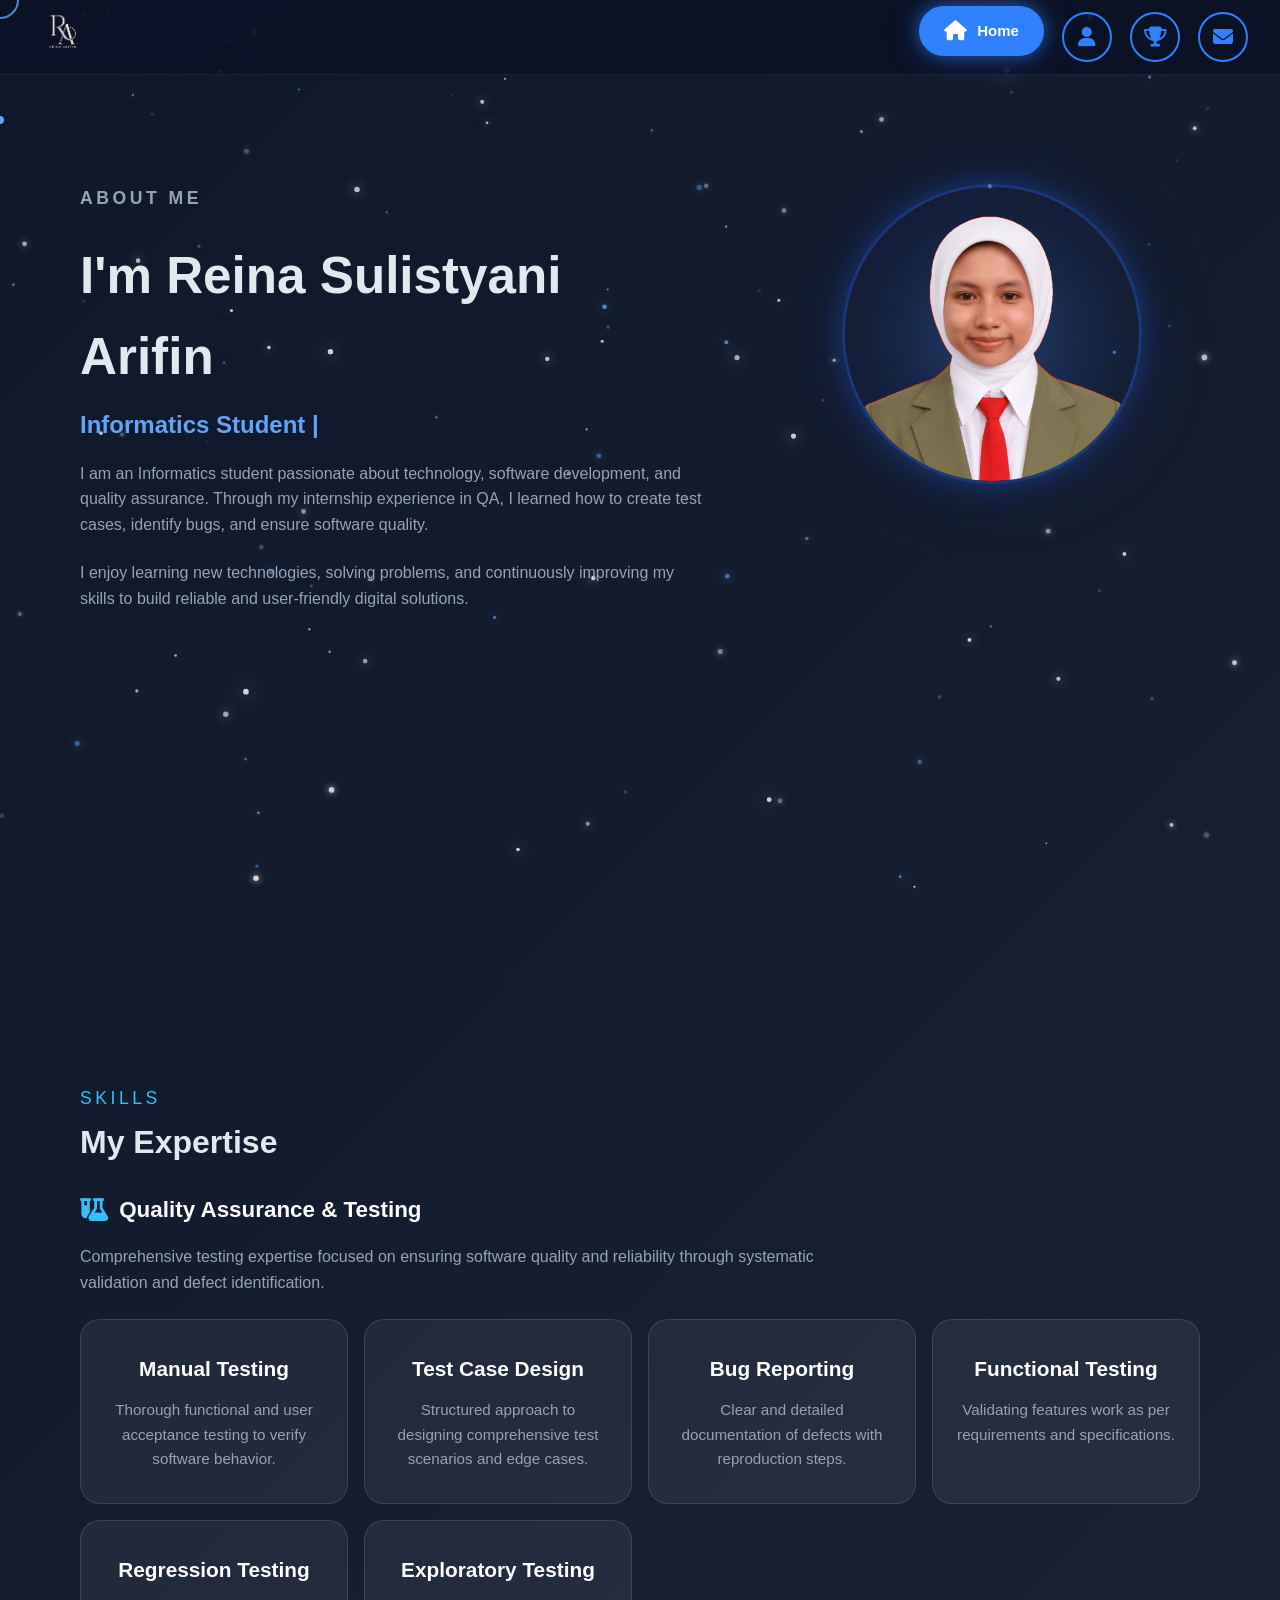
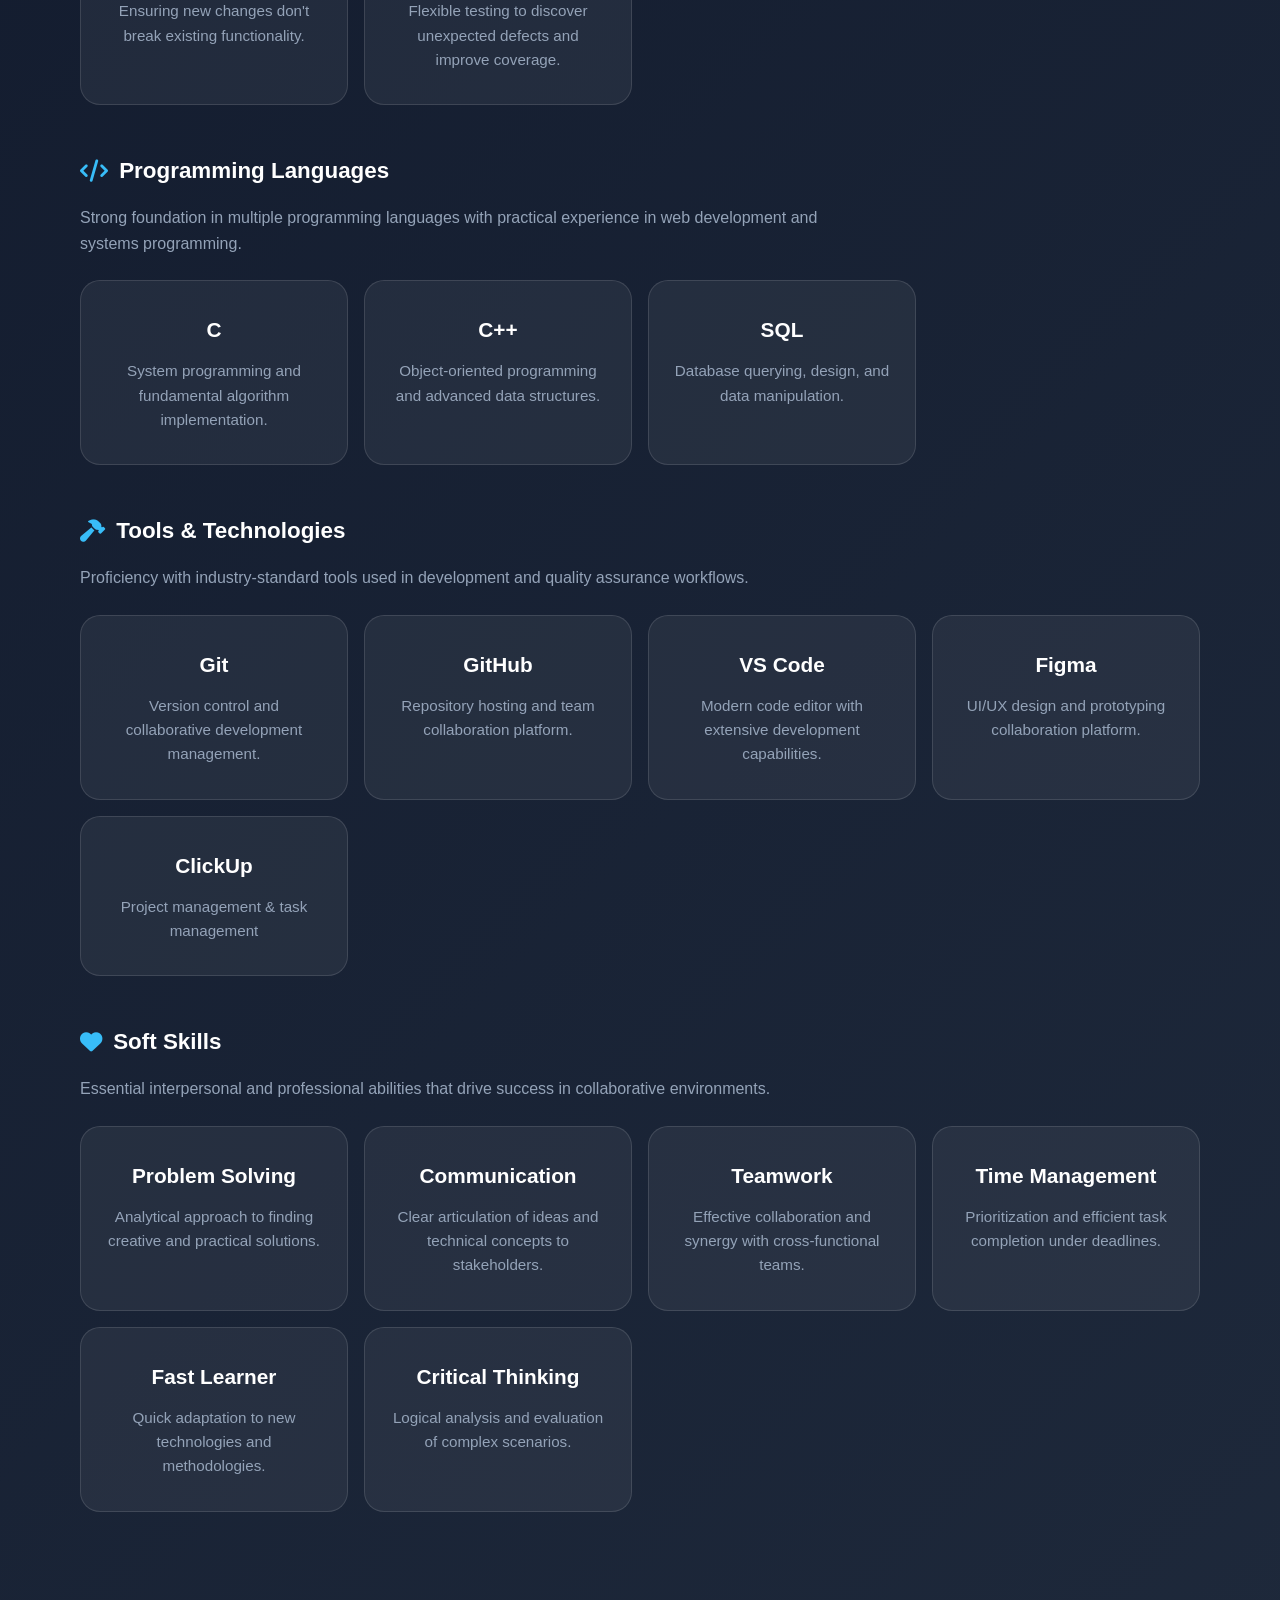
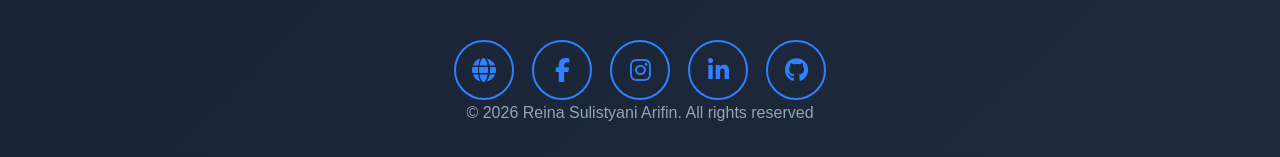
==== about.html @ 8010b2ab "nav" ====
<!DOCTYPE html>
<html lang="id">
<head>
    <meta charset="UTF-8">
    <meta name="viewport" content="width=device-width, initial-scale=1.0">
    <title>Portofolio</title>
    <meta name="description" content="Portofolio web sederhana untuk menampilkan biodata, skill, proyek, dan kontak.">
    <link rel="stylesheet" href="src/css/style.css">
    <link rel="stylesheet" href="src/css/typing.css">
    <link rel="stylesheet" href="src/css/cursor.css">
    <link rel="stylesheet" href="https://cdnjs.cloudflare.com/ajax/libs/font-awesome/6.7.2/css/all.min.css">
</head>

<body>
    <div class="cursor-dot"></div>
    <div class="cursor-outline"></div>
    <div id="scroll-progress"></div>
    <canvas id="stars"></canvas>
    <header id="about" class="hero">
        <nav class="navbar">
            <div class="nav-container">
                <a href="#" class="logo">
                <img src="src/image/logo.png">
                </a>
                <div class="nav-links">
                    <a href="home.html" class="nav-link active">
                        <i class="fa-solid fa-house"></i>
                        <span>Home</span>
                    </a>
                    <a href="about.html" class="nav-link">
                        <i class="fa-solid fa-user"></i>
                        <span>About</span>
                    </a>
                    <a href="achievement.html" class="nav-link">
                        <i class="fa-solid fa-trophy"></i>
                        <span>Achievements</span>
                    </a>
                    <a href="contact.html" class="nav-link">
                        <i class="fa-solid fa-envelope"></i>
                        <span>Contact</span>
                    </a>
                </div>
            </div>
        </nav>

        <section id="about" class="section">
            <div class="about-grid">
                <div class="hero-text">
                    <p class="eyebrow">ABOUT ME</p>
                    <h1>I'm Reina Sulistyani Arifin</h1>
                    <h2>
                        <span id="typing"></span>
                        <span class="cursor">|</span>
                    </h2>
                    <p>I am an Informatics student passionate about technology, software development, and quality assurance. Through my internship experience in QA, I learned how to create test cases, identify bugs, and ensure software quality.</p>
                    <p>I enjoy learning new technologies, solving problems, and continuously improving my skills to build reliable and user-friendly digital solutions.</p>
                </div>

                <div class="avatar">
                    <img src="src/image/rein.png" alt="Foto Profil">
                </div>

            </div>

        </section>
    </header>

    <main>
        <section id="skills" class="section">
            <div class="section-title">
                <p>SKILLS</p>
                <h2>My Expertise</h2>
            </div>
            
            <!-- Testing Skills Category -->
            <div style="margin-bottom: 3rem;">
                <h3 style="font-size: 1.4rem; color: white; margin-bottom: 1rem; display: flex; align-items: center; gap: 0.7rem;">
                    <i class="fa-solid fa-flask-vial" style="color: var(--accent);"></i> Quality Assurance & Testing
                </h3>
                <p style="color: var(--muted); margin-bottom: 1.5rem; max-width: 800px;">Comprehensive testing expertise focused on ensuring software quality and reliability through systematic validation and defect identification.</p>
                <div class="skill-grid">
                    <article class="skill-card">
                        <h3>Manual Testing</h3>
                        <p>Thorough functional and user acceptance testing to verify software behavior.</p>
                    </article>
                    <article class="skill-card">
                        <h3>Test Case Design</h3>
                        <p>Structured approach to designing comprehensive test scenarios and edge cases.</p>
                    </article>
                    <article class="skill-card">
                        <h3>Bug Reporting</h3>
                        <p>Clear and detailed documentation of defects with reproduction steps.</p>
                    </article>
                    <article class="skill-card">
                        <h3>Functional Testing</h3>
                        <p>Validating features work as per requirements and specifications.</p>
                    </article>
                    <article class="skill-card">
                        <h3>Regression Testing</h3>
                        <p>Ensuring new changes don't break existing functionality.</p>
                    </article>
                    <article class="skill-card">
                        <h3>Exploratory Testing</h3>
                        <p>Flexible testing to discover unexpected defects and improve coverage.</p>
                    </article>
                </div>
            </div>

            <!-- Programming Skills Category -->
            <div style="margin-bottom: 3rem;">
                <h3 style="font-size: 1.4rem; color: white; margin-bottom: 1rem; display: flex; align-items: center; gap: 0.7rem;">
                    <i class="fa-solid fa-code" style="color: var(--accent);"></i> Programming Languages
                </h3>
                <p style="color: var(--muted); margin-bottom: 1.5rem; max-width: 800px;">Strong foundation in multiple programming languages with practical experience in web development and systems programming.</p>
                <div class="skill-grid">
                    <article class="skill-card">
                        <h3>C</h3>
                        <p>System programming and fundamental algorithm implementation.</p>
                    </article>
                    <article class="skill-card">
                        <h3>C++</h3>
                        <p>Object-oriented programming and advanced data structures.</p>
                    </article>
                    <article class="skill-card">
                        <h3>SQL</h3>
                        <p>Database querying, design, and data manipulation.</p>
                    </article>
                </div>
            </div>

            <!-- Tools & Technologies Category -->
            <div style="margin-bottom: 3rem;">
                <h3 style="font-size: 1.4rem; color: white; margin-bottom: 1rem; display: flex; align-items: center; gap: 0.7rem;">
                    <i class="fa-solid fa-hammer" style="color: var(--accent);"></i> Tools & Technologies
                </h3>
                <p style="color: var(--muted); margin-bottom: 1.5rem; max-width: 800px;">Proficiency with industry-standard tools used in development and quality assurance workflows.</p>
                <div class="skill-grid">
                    <article class="skill-card">
                        <h3>Git</h3>
                        <p>Version control and collaborative development management.</p>
                    </article>
                    <article class="skill-card">
                        <h3>GitHub</h3>
                        <p>Repository hosting and team collaboration platform.</p>
                    </article>
                    <article class="skill-card">
                        <h3>VS Code</h3>
                        <p>Modern code editor with extensive development capabilities.</p>
                    </article>
                    <article class="skill-card">
                        <h3>Figma</h3>
                        <p>UI/UX design and prototyping collaboration platform.</p>
                    </article>
                    <article class="skill-card">
                        <h3>ClickUp</h3>
                        <p>Project management & task management</p>
                    </article>
                </div>
            </div>

            <!-- Soft Skills Category -->
            <div>
                <h3 style="font-size: 1.4rem; color: white; margin-bottom: 1rem; display: flex; align-items: center; gap: 0.7rem;">
                    <i class="fa-solid fa-heart" style="color: var(--accent);"></i> Soft Skills
                </h3>
                <p style="color: var(--muted); margin-bottom: 1.5rem; max-width: 800px;">Essential interpersonal and professional abilities that drive success in collaborative environments.</p>
                <div class="skill-grid">
                    <article class="skill-card">
                        <h3>Problem Solving</h3>
                        <p>Analytical approach to finding creative and practical solutions.</p>
                    </article>
                    <article class="skill-card">
                        <h3>Communication</h3>
                        <p>Clear articulation of ideas and technical concepts to stakeholders.</p>
                    </article>
                    <article class="skill-card">
                        <h3>Teamwork</h3>
                        <p>Effective collaboration and synergy with cross-functional teams.</p>
                    </article>
                    <article class="skill-card">
                        <h3>Time Management</h3>
                        <p>Prioritization and efficient task completion under deadlines.</p>
                    </article>
                    <article class="skill-card">
                        <h3>Fast Learner</h3>
                        <p>Quick adaptation to new technologies and methodologies.</p>
                    </article>
                    <article class="skill-card">
                        <h3>Critical Thinking</h3>
                        <p>Logical analysis and evaluation of complex scenarios.</p>
                    </article>
                </div>
            </div>
        </section>
    </main>

    <footer>
        <div class="social-icons">
            <a href="#">
                <i class="fa-solid fa-globe"></i></a>
            <a href="https://www.facebook.com/reina.arifin.7" target="_blank">
                <i class="fa-brands fa-facebook-f"></i></a>
            <a href="https://www.instagram.com/reinasulistyani/" target="_blank">
                <i class="fa-brands fa-instagram"></i></a>
            <a href="https://www.linkedin.com/in/reinasulistyaniarifin" target="_blank">
                <i class="fa-brands fa-linkedin-in"></i></a>
            <a href="https://github.com/ryeinsky" target="_blank">
                <i class="fa-brands fa-github"></i></a>
        </div>
        <p>© 2026 Reina Sulistyani Arifin. All rights reserved</p>
    </footer>
    <script src="src/js/transition.js"></script>
    <script src="src/js/reveal.js"></script>
    <script src="src/js/typing.js"></script>
    <script src="src/js/particles.js"></script>
    <script src="src/js/scroll.js"></script>
    <script src="src/js/cursor.js"></script>
</body>
</html>
---- src/css/style.css ----
:root {
    --bg: #0f172a;
    --bg-soft: #111c33;
    --text: #e2e8f0;
    --muted: #94a3b8;
    --accent: #38bdf8;
    --accent-2: #818cf8;
    --card: rgba(255, 255, 255, 0.08);
    --border: rgba(255, 255, 255, 0.12);
}

* {
    box-sizing: border-box;
    margin: 0;
    padding: 0;
}

html {
    scroll-behavior: smooth;
}

body {
    font-family: "Segoe UI", Tahoma, Geneva, Verdana, sans-serif;
    background: linear-gradient(135deg, var(--bg), #1e293b);
    color: var(--text);
    line-height: 1.6;
    padding-top: 120px;
}

img {
    max-width: 100%;
}

.navbar,
.hero-content,
.section,
footer {
    width: min(1120px, calc(100% - 2rem));
    margin: 0 auto;
}

.hero {
    min-height: 100vh;
    padding-bottom: 3rem;
}

.navbar{
    position: fixed;
    top: 0;
    left: 0;
    width: 100%;
    height: 75px;
    display: flex;
    justify-content: center;
    background: rgba(11,18,38,.92);
    border-bottom: 1px solid rgba(255,255,255,.08);
    z-index: 9999;
    transition: .35s ease;
}

.nav-container{
    width: min(1280px,95%);

    display:flex;
    justify-content:space-between;
    align-items:center;

    height:100%;
}


.navbar.scrolled{
    background: rgba(10,15,30,.85);
    box-shadow:
        0 10px 30px rgba(0,0,0,.25);
    border-color: rgba(47,129,255,.25);
}

.logo img{
    width:60px;
    height:60px;
    object-fit:contain;
}

.logo img:hover{
    box-shadow:0 0 18px rgba(56,189,248,.25);
    transform: translateY(-5px);
}

.nav-links{
    display:flex;
    align-items:center;
    gap:18px;
}

.nav-link{
    color:#94a3b8;
    text-decoration:none;
    font-size:17px;
    font-weight:600;
    padding:12px 20px;
    border-radius:14px;
    transition:.3s;
}

.nav-link:hover{
    color:white;
}

.nav-link.active{
    color:white;
    background:#2f81ff;
    box-shadow:
        0 0 18px rgba(47,129,255,.35);
}

.nav-link span{
    max-width:0;
    opacity:0;
    overflow:hidden;
    white-space:nowrap;
    transition:all .35s ease;
    font-size:15px;
    font-weight:600;
}

.nav-links .nav-link{
    width:50px;
    height:50px;
    display:flex;
    align-items:center;
    justify-content:center;
    gap:0;
    overflow:hidden;
    border:2px solid #2f81ff;
    border-radius:999px;
    color:#2f81ff;
    text-decoration:none;
    font-size:20px;
    transition:all .35s ease;
}

.nav-links .nav-link:hover{
    width:125px;
    gap:10px;
    background:#2f81ff;
    color:white;
    transform:translateY(-6px);
    box-shadow:
        0 0 15px rgba(47,129,255,.5),
        0 0 35px rgba(47,129,255,.3);
}

.nav-link:hover span{
    max-width:70px;
    opacity:1;
}

.nav-links .nav-link.active{
    width:125px;
    gap:10px;
    background:#2f81ff;
    color:white;
    transform:translateY(-6px);
    box-shadow:
        0 0 15px rgba(47,129,255,.5),
        0 0 35px rgba(47,129,255,.3);
}

.nav-link.active span{
    max-width:70px;
    opacity:1;
}

.nav-links .nav-link:hover{
    background:#2f81ff;
    color:white;
    transform:translateY(-6px);
    box-shadow:
        0 0 15px rgba(47,129,255,.5),
        0 0 35px rgba(47,129,255,.3);
}


.hero-content {
    display: grid;
    grid-template-columns: 1.3fr 0.9fr;
    gap: 2rem;
    align-items: center;
    padding: 4rem 0;
}

.eyebrow {
    color: var(--accent);
    font-weight: 600;
    margin-bottom: 0.5rem;
    text-transform: uppercase;
    letter-spacing: 0.2em;
    font-size: 1.1rem;
}

.hero h1 {
    font-size: clamp(2rem, 4vw, 3.4rem);
    margin-bottom: 0.5rem;
}

.hero h2 {
    font-size: clamp(1.15rem, 2.2vw, 1.5rem);
    color: #cbd5e1;
    margin-bottom: 1rem;
}

.hero-text p {
    color: var(--muted);
    max-width: 650px;
    margin-bottom: 1.4rem;
}

.hero .social-icons{
    display: flex;
    gap: 18px;
    margin-top: 2rem;
}

.hero .social-icons a{
    width: 60px;
    height: 60px;

    display: flex;
    justify-content: center;
    align-items: center;
    border: 2px solid #2f81ff;
    border-radius: 50%;
    color: #2f81ff;
    text-decoration: none;
    font-size: 24px;
    transition: all .35s ease;
}

.hero .social-icons a:hover{
    background: #2f81ff;
    color: white;
    transform: translateY(-6px);
    box-shadow:
        0 0 15px rgba(47,129,255,.5),
        0 0 35px rgba(47,129,255,.3);
}


.btn,
.btn-primary,
.btn-secondary,
.btn-outline {
    display:inline-flex;
    justify-content:center;
    align-items:center;

    min-width:190px;
    height:60px;

    padding:0 28px;

    border:2px solid #2f81ff;
    border-radius:999px;

    background:transparent;
    color:#2f81ff;

    text-decoration:none;
    font-size:17px;
    font-weight:600;

    transition:all .35s ease;
}

.btn:hover,
.btn-primary:hover,
.btn-secondary:hover,
.btn-outline:hover{
    background:#2f81ff;
    color:white;

    transform:translateY(-6px);

    box-shadow:
        0 0 15px rgba(47,129,255,.5),
        0 0 35px rgba(47,129,255,.3);
}

.hero-card,
.skill-card,

.hero-card {
    padding: 2.5rem;
    text-align: center;
}

.avatar{
    position: relative;
    width: 300px;
    height: 300px;

    border-radius: 50%;
    overflow: hidden;

    border: 3px solid rgba(37,99,235,.4);

    box-shadow:
        0 0 30px rgba(37,99,235,.35),
        0 0 80px rgba(30,58,138,.18);

    animation: floating 8s cubic-bezier(0.45, 0.05, 0.55, 0.95) infinite;
    transition: box-shadow .35s ease;
}

.avatar::before{
    content:"";
    position:absolute;
    inset:-20px;

    border-radius:50%;

    background:radial-gradient(
        circle,
        rgba(96,165,250,.35),
        rgba(37,99,235,.15),
        transparent 70%
    );

    filter:blur(30px);
    z-index:-1;
}

.avatar img{
    width:100%;
    height:100%;
    object-fit:cover;
    object-position:center top;
}

.avatar:hover{
    animation-play-state: paused;

    transform:translateY(-12px) scale(1.03);

    box-shadow:
        0 0 40px rgba(37,99,235,.45),
        0 0 100px rgba(30,58,138,.25);
}

@keyframes floating{
    0%,100%{
        transform: translateY(0);
    }

    50%{
        transform: translateY(-12px);
    }
}

.avatar::after{
    content:"";
    position:absolute;
    inset:-15px;

    border-radius:50%;
    border:2px solid rgba(96,165,250,.15);

    animation:pulseGlow 4s ease-in-out infinite;
}

@keyframes pulseGlow{

    0%,100%{
        transform:scale(1);
        opacity:.3;
    }

    50%{
        transform:scale(1.08);
        opacity:.7;
    }

}

.hero-avatar{
    position: relative;
    width: 300px;
    height: 300px;
    border-radius: 50%;
    overflow: hidden;
    border: 3px solid rgba(37,99,235,.4);
    box-shadow:
        0 0 30px rgba(37,99,235,.35),
        0 0 80px rgba(30,58,138,.18);
    animation: floating 8s cubic-bezier(0.45, 0.05, 0.55, 0.95) infinite;
    transition: box-shadow .35s ease;

    justify-self: center;
    align-self: start;
    margin-top: -20px;
}

.hero-avatar::before{
    content:"";
    position:absolute;
    inset:-20px;
    border-radius:50%;
    background:radial-gradient(
        circle,
        rgba(96,165,250,.35),
        rgba(37,99,235,.15),
        transparent 70%
    );

    filter:blur(30px);
    z-index:-1;
}

.hero-avatar img{
    width:100%;
    height:100%;
    object-fit:cover;
    object-position:center top;
}

.hero-avatar:hover{
    animation-play-state: paused;
    transform:translateY(-12px) scale(1.03);
    box-shadow:
        0 0 40px rgba(37,99,235,.45),
        0 0 100px rgba(30,58,138,.25);
}

.hero-content{
    display:grid;
    grid-template-columns:1.5fr 1fr;
    gap:5rem;
    align-items:center;
}

.hero-card h3 {
    margin-bottom: .7rem;
    font-size: 1.4rem;
}

.hero-card p {
    color: var(--muted);
    margin-bottom: 1.5rem;
}

.hero-card ul {
    list-style: none;
    display: grid;
    gap: .7rem;

    text-align: left;

    color: #e2e8f0;
}

.section {
    padding: 4rem 0;
    /* Opacity 0 dan translateY 30px sebagai state awal untuk scroll reveal fade-in animation */
    opacity: 0;
    transform: translateY(30px);
}

.section-title {
    margin-bottom: 1.5rem;
}

.section-title p {
    color: var(--accent);
    text-transform: uppercase;
    letter-spacing: 0.2em;
    font-size: 1.1rem;
    margin-bottom: 0.3rem;
}

.section-title h2 {
    font-size: clamp(1.5rem, 2.6vw, 2rem);
}

.home-skills{
    margin-top:6rem;
}

.home-skills .skill-grid{
    margin-top:3rem;
}

.home-skills .skill-card{
    text-align:center;
}

.home-skills .skill-card i{
    font-size:2.3rem;
    color:#2f81ff;
    margin-bottom:1rem;
}

.section-button{
    display:flex;
    justify-content:center;
    margin-top:2.5rem;
}

.home-achievements{
    margin-top:6rem;
}

.achievement-grid{
    display:grid;
    grid-template-columns:repeat(auto-fit,minmax(260px,1fr));
    gap:1.5rem;
    margin-top:3rem;
}

.achievement-card{
    background:rgba(255,255,255,.05);
    border:1px solid rgba(255,255,255,.08);
    border-radius:20px;
    padding:2rem;

    transition:.35s ease;
}

.achievement-card i{
    font-size:2rem;
    color:#2f81ff;
    margin-bottom:1rem;
}

.achievement-year{
    display:inline-block;
    margin-bottom:.8rem;
    padding:.35rem .8rem;

    border:1px solid #2f81ff;
    border-radius:999px;

    color:#60a5fa;
    font-size:.85rem;
}

.achievement-card h3{
    margin-bottom:.8rem;
}

.achievement-card p{
    color:var(--muted);
    line-height:1.7;
}

.achievement-card:hover{
    transform:translateY(-8px);

    border-color:#2f81ff;

    box-shadow:
        0 0 20px rgba(47,129,255,.25),
        0 0 45px rgba(47,129,255,.12);
}

.about-grid{
    display:grid;
    grid-template-columns:1.5fr 1fr;
    gap:5rem;
    align-items:start;
}

.about-grid .avatar,
.hero-text .avatar{
    justify-self:center;
    align-self:start;
}

.about-grid p,
.info-list {
    color: var(--muted);
}

.info-list {
    list-style: none;
    display: grid;
    gap: 0.7rem;
    background: rgba(255, 255, 255, 0.04);
    padding: 1rem 1.2rem;
    border-radius: 16px;
}

.skill-grid,
.work-grid {
    display: grid;
    grid-template-columns: repeat(4, minmax(0, 1fr));
    gap: 1rem;
}

.skill-card,
.work-card {
    background: rgba(255, 255, 255, 0.06);
    border: 1px solid rgba(255, 255, 255, 0.12);
    border-radius: 20px;
    padding: 2rem 1.5rem;
    text-align: center;
    backdrop-filter: blur(10px);
    transition: all .3s ease;
    cursor: pointer;
}

.skill-card:hover,
.work-card:hover {
    transform: translateY(-10px);
    border-color: var(--accent);
    box-shadow:
        0 15px 35px rgba(56,189,248,.15),
        0 0 20px rgba(56,189,248,.2);
}

.skill-card h3,
.work-card h3 {
    margin-bottom: .8rem;
    font-size: 1.3rem;
    color: white;
}

.skill-card p {
    color: var(--muted);
    font-size: .95rem;
}


/* ========================================
   ACHIEVEMENT CARDS STYLING
   Styling untuk cards pada achievement page
   ======================================== */

/* Grid untuk achievement cards (sama seperti skill-grid) */
.achievement-grid {
    display: grid;
    grid-template-columns: repeat(3, minmax(0, 1fr));
    gap: 1rem;
}

/* Achievement card - mirip dengan skill-card tapi dengan styling tambahan */
.achievement-card {
    background: rgba(255, 255, 255, 0.06);
    border: 1px solid rgba(255, 255, 255, 0.12);
    border-radius: 20px;
    padding: 2rem 1.5rem;
    text-align: left;
    backdrop-filter: blur(10px);
    transition: all 0.3s ease;
    cursor: pointer;
    position: relative;
    overflow: hidden;
}

/* Hover effect dengan sedikit lift dan border accent */
.achievement-card:hover {
    transform: translateY(-8px);
    border-color: var(--accent);
    box-shadow:
        0 15px 35px rgba(56, 189, 248, 0.15),
        0 0 20px rgba(56, 189, 248, 0.2);
}

/* Header styling untuk achievement card */
.card-header {
    margin-bottom: 0.8rem;
}

.achievement-card h3 {
    margin: 0;
    font-size: 1.2rem;
    color: white;
    margin-bottom: 0.5rem;
}

/* Organization/Company/Publisher name */
.card-organizer {
    color: var(--accent);
    font-weight: 600;
    font-size: 0.95rem;
    margin: 0 0 0.3rem 0;
}

/* Date styling */
.card-date {
    color: var(--muted);
    font-size: 0.85rem;
    margin: 0 0 0.8rem 0;
    opacity: 0.8;
}

/* ========================================
   FLOATING PREVIEW CONTAINER
   Styling untuk floating preview yang muncul saat hover
   ======================================== */

.preview-container {
    position: fixed;
    display: none;
    z-index: 10000;
    pointer-events: none;
    opacity: 0;
    transition: opacity 0.3s ease;
}

/* Preview item - container untuk preview image */
.preview-item {
    background: rgba(255, 255, 255, 0.95);
    border-radius: 12px;
    padding: 0.5rem;
    box-shadow:
        0 20px 50px rgba(0, 0, 0, 0.4),
        0 0 30px rgba(56, 189, 248, 0.2);
    backdrop-filter: blur(10px);
    border: 1px solid rgba(56, 189, 248, 0.3);
    max-width: 250px;
    animation: scaleIn 0.3s ease;
}

/* Preview image styling */
.preview-item img {
    width: 100%;
    height: auto;
    border-radius: 8px;
    display: block;
    max-height: 300px;
    object-fit: cover;
}

/* Scale in animation untuk preview */
@keyframes scaleIn {
    from {
        transform: scale(0.8) translateY(-10px);
        opacity: 0;
    }
    to {
        transform: scale(1) translateY(0);
        opacity: 1;
    }
}

.contact-section {
    text-align: center;
    border-top: 1px solid var(--border);
    margin-top: 1rem;
}

.contact-section h2 {
    margin-bottom: 0.8rem;
}

.contact-section p {
    color: var(--muted);
    margin-bottom: 1.2rem;
}

/* ========================================
   CONTACT PAGE STYLING
   Styling untuk form kontak dan informasi kontak
   ======================================== */

.contact-intro {
    color: var(--muted);
    max-width: 800px;
    margin: 0 auto 3rem;
    font-size: 1.1rem;
}

/* Container untuk info kontak dan form side-by-side */
.contact-container {
    display: grid;
    grid-template-columns: 1fr 1fr;
    gap: 3rem;
    margin-top: 2rem;
}

/* Styling untuk info kontak */
.contact-info {
    text-align: left;
}

.contact-info h3 {
    font-size: 1.5rem;
    margin-bottom: 1.5rem;
    color: white;
}

/* Info item (email, lokasi, telepon) */
.info-item {
    display: flex;
    gap: 1.5rem;
    margin-bottom: 2rem;
    padding: 1rem;
    background: rgba(255, 255, 255, 0.04);
    border-radius: 12px;
    border: 1px solid rgba(255, 255, 255, 0.08);
}

.info-item i {
    font-size: 1.8rem;
    color: var(--accent);
    min-width: 30px;
    display: flex;
    align-items: flex-start;
    padding-top: 0.2rem;
}

.info-item p {
    margin: 0;
    color: var(--muted);
}

.info-label {
    color: white;
    font-weight: 600;
    margin-bottom: 0.3rem !important;
}

.info-item a {
    color: var(--accent);
    text-decoration: none;
    transition: all 0.3s ease;
    font-weight: 500;
}

.info-item a:hover {
    color: var(--accent-2);
    text-decoration: underline;
}

/* Social links */
.social-links {
    display: flex;
    flex-wrap: wrap;
    gap: 1rem;
}

.social-links a {
    display: flex;
    align-items: center;
    gap: 0.7rem;
    padding: 0.8rem 1.2rem;
    background: rgba(255, 255, 255, 0.06);
    border: 1px solid rgba(255, 255, 255, 0.12);
    border-radius: 999px;
    color: var(--accent);
    text-decoration: none;
    font-size: 0.95rem;
    transition: all 0.3s ease;
}

.social-links a:hover {
    background: var(--accent);
    color: white;
    border-color: var(--accent);
    transform: translateY(-3px);
    box-shadow: 0 10px 25px rgba(56, 189, 248, 0.2);
}

/* Contact Form */
.contact-form {
    display: flex;
    flex-direction: column;
    gap: 1.5rem;
}

.form-group {
    display: flex;
    flex-direction: column;
    gap: 0.5rem;
}

.form-group label {
    color: white;
    font-weight: 600;
    font-size: 0.95rem;
}

.form-group input,
.form-group textarea {
    padding: 0.9rem 1rem;
    background: rgba(255, 255, 255, 0.05);
    border: 1px solid rgba(255, 255, 255, 0.12);
    border-radius: 8px;
    color: white;
    font-family: inherit;
    font-size: 0.95rem;
    transition: all 0.3s ease;
}

.form-group input::placeholder,
.form-group textarea::placeholder {
    color: rgba(255, 255, 255, 0.4);
}

.form-group input:focus,
.form-group textarea:focus {
    outline: none;
    background: rgba(255, 255, 255, 0.08);
    border-color: var(--accent);
    box-shadow: 0 0 0 3px rgba(56, 189, 248, 0.1);
}

.form-group textarea {
    resize: vertical;
    min-height: 150px;
}


footer{
    padding: 2rem 0;
    text-align: center;
    color: var(--muted);
}

footer .social-icons{
    display: flex;
    gap: 18px;
    margin-top: 2rem;
    justify-content: center; /* Membuat icon berada di tengah */
}

footer .social-icons a{
    width: 60px;
    height: 60px;

    display: flex;
    justify-content: center;
    align-items: center;
    border: 2px solid #2f81ff;
    border-radius: 50%;
    color: #2f81ff;
    text-decoration: none;
    font-size: 24px;
    transition: all .35s ease;
}

footer .social-icons a:hover{
    background: #2f81ff;
    color: white;
    transform: translateY(-6px);
    box-shadow:
        0 0 15px rgba(47,129,255,.5),
        0 0 35px rgba(47,129,255,.3);
}

@media (max-width: 860px) {
    .hero-content,
    .about-grid,
    .skill-grid,
    .project-grid,
    .contact-container,
    .achievement-grid {
        grid-template-columns: 1fr 1fr;
    }
}

@media (max-width: 640px) {
    .navbar {
        flex-direction: column;
        gap: 0.7rem;
    }

    .hero-content,
    .about-grid,
    .skill-grid,
    .project-grid,
    .contact-container,
    .achievement-grid {
        grid-template-columns: 1fr;
    }

    .hero-content {
        padding-top: 2rem;
    }

    .hero-actions {
        flex-direction: column;
    }

    /* Contact form responsive */
    .contact-container {
        gap: 2rem;
    }

    .contact-info h3 {
        text-align: center;
    }

    .social-links {
        justify-content: center;
    }

    body{
        opacity:0;
        animation:fadeIn .6s ease forwards;
    }
}

@keyframes fadeIn{
    from{
        opacity:0;
        transform:translateY(15px);
    }

    to{
        opacity:1;
        transform:translateY(0);
    }
}

body.fade-out{
    opacity:0;
    transform:translateY(-10px);
    transition:.4s ease;
}

@keyframes scrollRevealFadeIn {
    from {
        opacity: 0;
        transform: translateY(30px);
    }
    to {
        opacity: 1;
        transform: translateY(0);
    }
}

.scroll-reveal {
    animation: scrollRevealFadeIn 0.8s ease-out forwards;
}

#stars{
    position:fixed;
    inset:0;

    width:100%;
    height:100%;

    z-index:-1;

    pointer-events:none;
}

#scroll-progress{
    position:fixed;
    top:0;
    left:0;
    width:0%;
    height:4px;

    background:linear-gradient(
        90deg,
        #60a5fa,
        #2563eb
    );

    z-index:9999;

    box-shadow:
        0 0 12px rgba(37,99,235,.7),
        0 0 25px rgba(96,165,250,.5);
}
---- src/css/typing.css ----
#typing{
    color: #60a5fa;
    font-weight: 600;
}

.cursor{
    color:#60a5fa;
    animation:blink .8s infinite;
}

@keyframes blink{

    0%,50%{
        opacity:1;
    }

    51%,100%{
        opacity:0;
    }

}
---- src/css/cursor.css ----
/* Hilangkan cursor bawaan */
body{
    cursor:none;
}

/* Titik tengah */
.cursor-dot{
    position:fixed;
    width:8px;
    height:8px;

    background:#60a5fa;
    border-radius:50%;

    pointer-events:none;
    z-index:99999;

    transform:translate(-50%,-50%);
}

/* Lingkaran luar */
.cursor-outline{
    position:fixed;

    width:38px;
    height:38px;

    border:2px solid rgba(96,165,250,.8);
    border-radius:50%;

    pointer-events:none;
    z-index:99998;

    transform:translate(-50%,-50%);

    transition:
        width .25s ease,
        height .25s ease,
        border-color .25s ease,
        background .25s ease;
}

/* Hover di button/link */
.cursor-hover{

    width:58px !important;
    height:58px !important;

    background:rgba(96,165,250,.08);

    border-color:#60a5fa;

    box-shadow:
        0 0 15px rgba(96,165,250,.35),
        0 0 35px rgba(96,165,250,.2);
}

.spark{
    position: fixed;

    width: 6px;
    height: 6px;

    border-radius: 50%;

    pointer-events: none;

    z-index: 999999;

    background: #ffffff;

    box-shadow:
        0 0 6px #fff,
        0 0 12px #60a5fa,
        0 0 20px #60a5fa;

    animation: sparkle .8s linear forwards;
}

@keyframes sparkle{

    0%{
        opacity:1;
        transform:scale(1);
    }

    100%{
        opacity:0;
        transform:
            translateY(-20px)
            scale(0);
    }

}
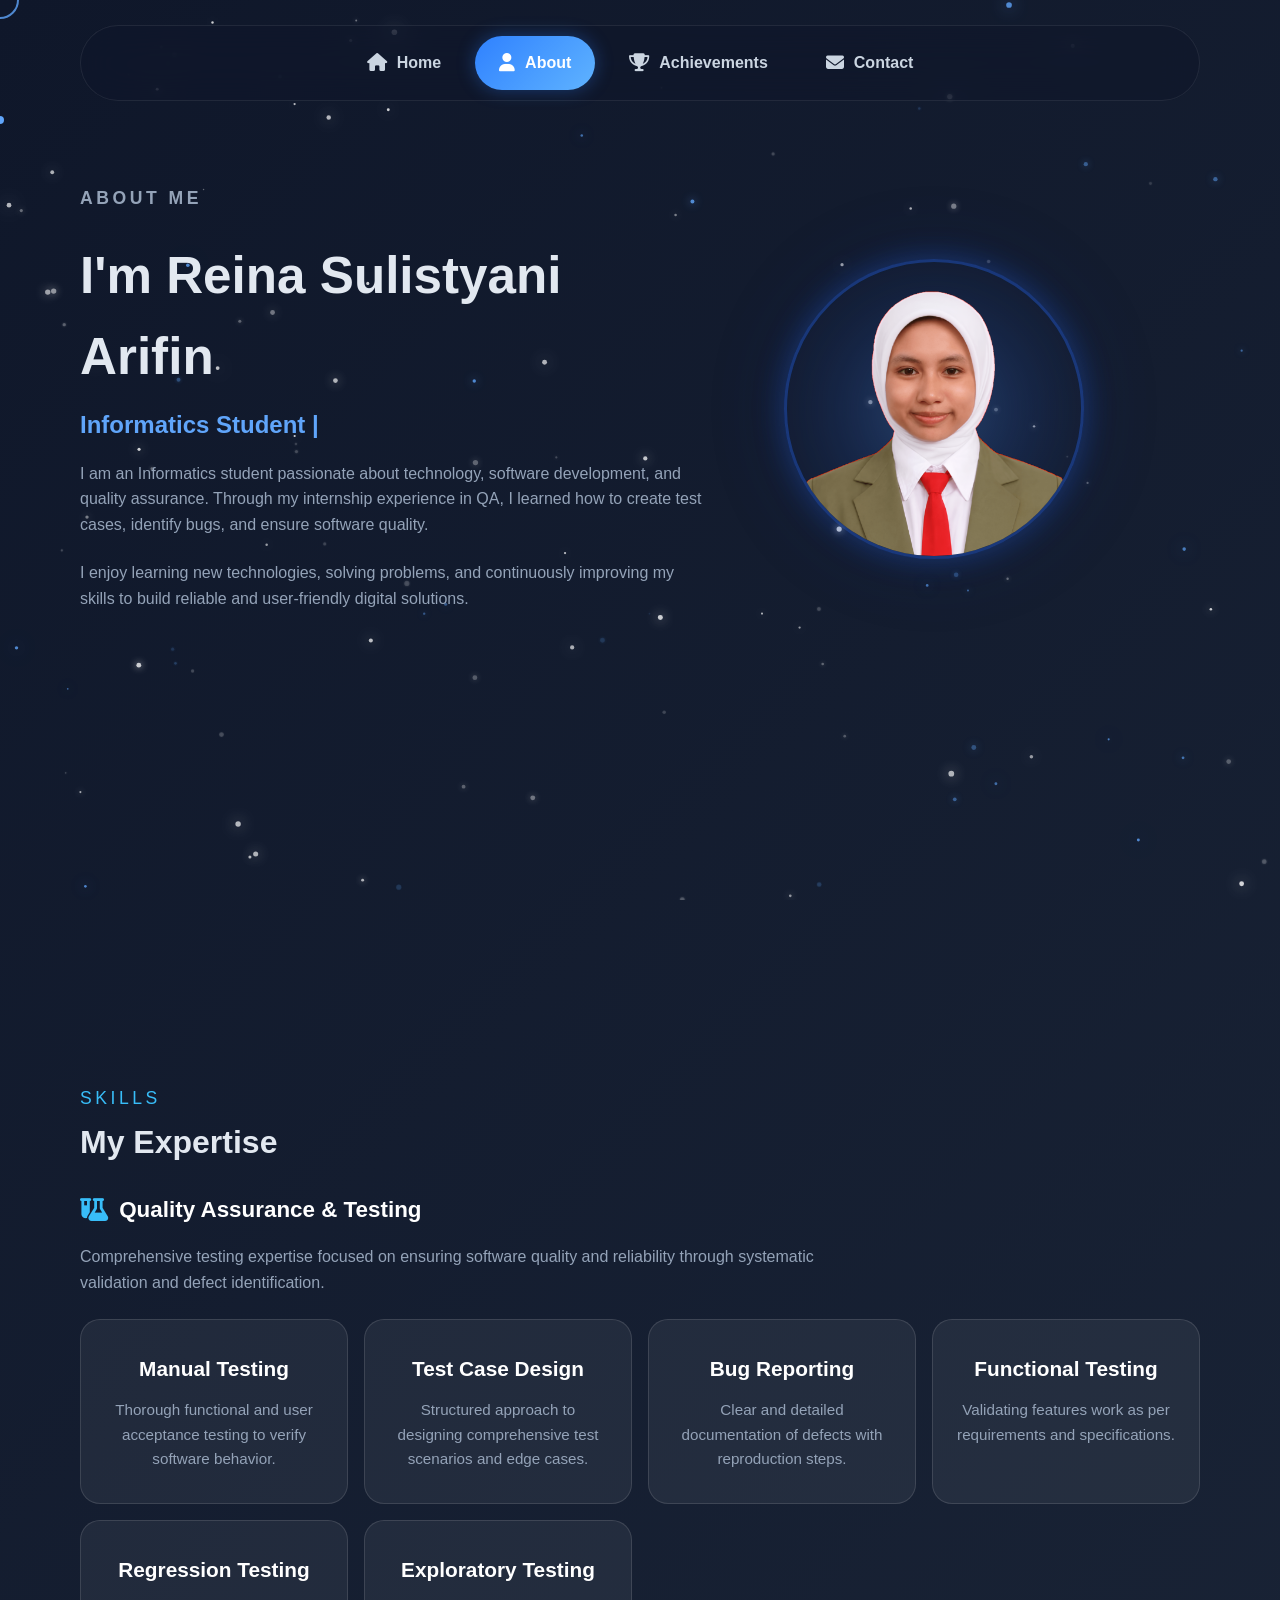
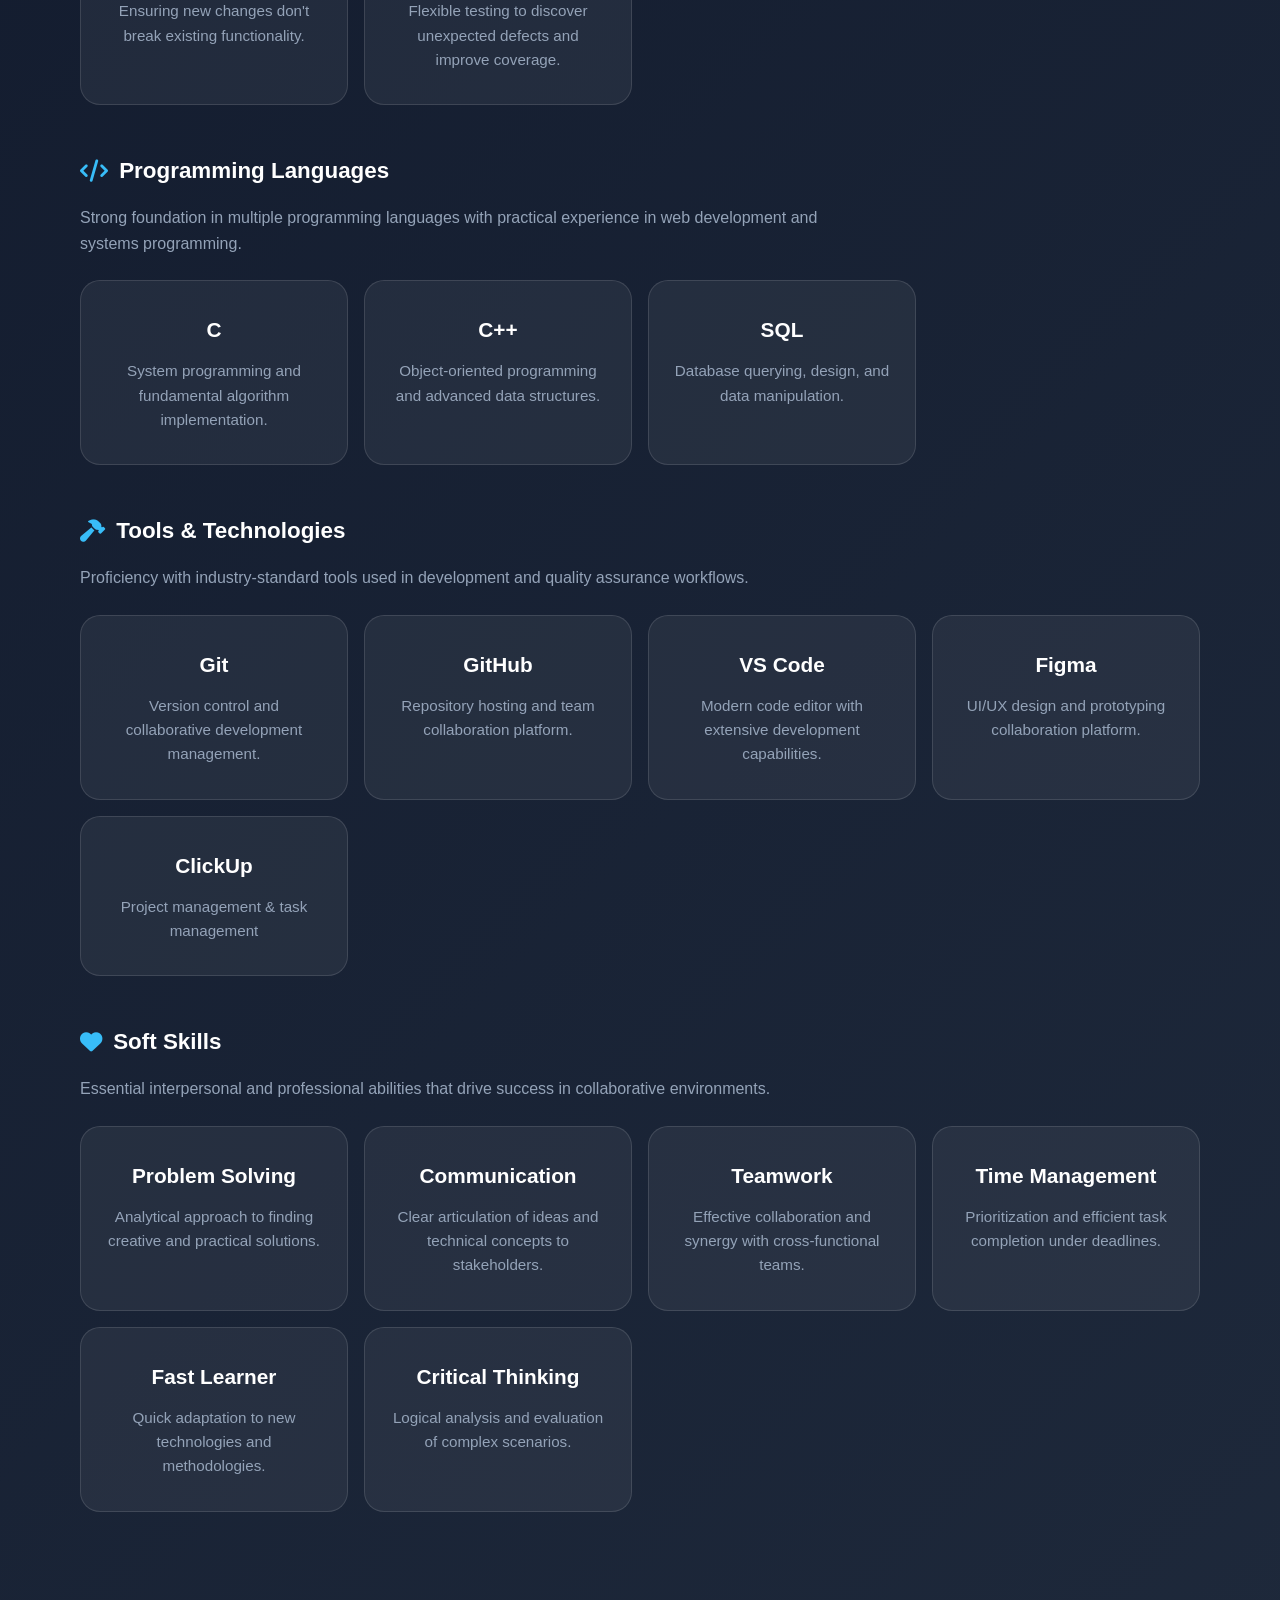
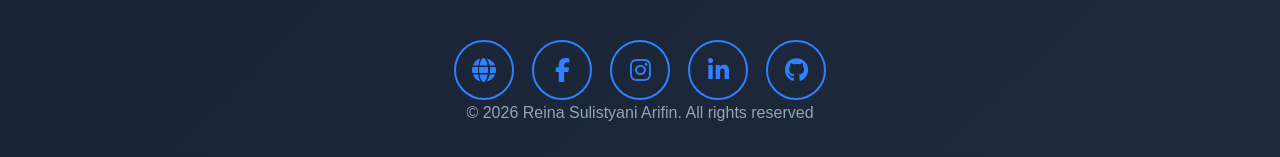
==== commit d8473eb4: "responsive" ====
--- a/about.html
+++ b/about.html
@@ -8,6 +8,8 @@
     <link rel="stylesheet" href="src/css/style.css">
     <link rel="stylesheet" href="src/css/typing.css">
     <link rel="stylesheet" href="src/css/cursor.css">
+    <link rel="stylesheet" href="src/css/tablet.css">
+    <link rel="stylesheet" href="src/css/mobile.css">
     <link rel="stylesheet" href="https://cdnjs.cloudflare.com/ajax/libs/font-awesome/6.7.2/css/all.min.css">
 </head>
 
@@ -18,50 +20,41 @@
     <canvas id="stars"></canvas>
     <header id="about" class="hero">
         <nav class="navbar">
-            <div class="nav-container">
-                <a href="#" class="logo">
-                <img src="src/image/logo.png">
-                </a>
-                <div class="nav-links">
-                    <a href="home.html" class="nav-link active">
-                        <i class="fa-solid fa-house"></i>
-                        <span>Home</span>
-                    </a>
-                    <a href="about.html" class="nav-link">
-                        <i class="fa-solid fa-user"></i>
-                        <span>About</span>
-                    </a>
-                    <a href="achievement.html" class="nav-link">
-                        <i class="fa-solid fa-trophy"></i>
-                        <span>Achievements</span>
-                    </a>
-                    <a href="contact.html" class="nav-link">
-                        <i class="fa-solid fa-envelope"></i>
-                        <span>Contact</span>
-                    </a>
-                </div>
+            <div class="nav-links">
+                <a href="home.html" class="nav-link">
+                    <i class="fa-solid fa-house"></i>
+                    <span>Home</span>
+                </a>
+                <a href="about.html" class="nav-link active">
+                    <i class="fa-solid fa-user"></i>
+                    <span>About</span>
+                </a>
+                <a href="achievement.html" class="nav-link">
+                    <i class="fa-solid fa-trophy"></i>
+                    <span>Achievements</span>
+                </a>
+                <a href="contact.html" class="nav-link">
+                    <i class="fa-solid fa-envelope"></i>
+                    <span>Contact</span>
+                </a>
             </div>
         </nav>
 
-        <section id="about" class="section">
-            <div class="about-grid">
-                <div class="hero-text">
-                    <p class="eyebrow">ABOUT ME</p>
-                    <h1>I'm Reina Sulistyani Arifin</h1>
-                    <h2>
-                        <span id="typing"></span>
-                        <span class="cursor">|</span>
-                    </h2>
+        <section class="hero-content section">
+            <div class="hero-text">
+                <p class="eyebrow">ABOUT ME</p>
+                <h1>I'm Reina Sulistyani Arifin</h1>
+                <h2>
+                    <span id="typing"></span>
+                    <span class="cursor">|</span>
+                </h2>
                     <p>I am an Informatics student passionate about technology, software development, and quality assurance. Through my internship experience in QA, I learned how to create test cases, identify bugs, and ensure software quality.</p>
-                    <p>I enjoy learning new technologies, solving problems, and continuously improving my skills to build reliable and user-friendly digital solutions.</p>
-                </div>
-
+                    <p>I enjoy learning new technologies, solving problems, and continuously improving my skills to build reliable and user-friendly digital solutions.</p>   
+                </div>
                 <div class="avatar">
                     <img src="src/image/rein.png" alt="Foto Profil">
                 </div>
-
-            </div>
-
+            </div>
         </section>
     </header>
 
--- a/src/css/style.css
+++ b/src/css/style.css
@@ -46,148 +46,75 @@
 
 .navbar{
     position: fixed;
-    top: 0;
-    left: 0;
-    width: 100%;
-    height: 75px;
+    top: 25px;
+    left: 50%;
+    transform: translateX(-50%);
     display: flex;
     justify-content: center;
-    background: rgba(11,18,38,.92);
-    border-bottom: 1px solid rgba(255,255,255,.08);
+    align-items: center;
+    padding: 10px;
+    background: rgba(15,23,42,.55);
+    backdrop-filter: blur(18px);
+    border: 1px solid rgba(255,255,255,.08);
+    border-radius: 999px;
     z-index: 9999;
-    transition: .35s ease;
-}
-
-.nav-container{
-    width: min(1280px,95%);
-
-    display:flex;
-    justify-content:space-between;
-    align-items:center;
-
-    height:100%;
-}
-
-
-.navbar.scrolled{
-    background: rgba(10,15,30,.85);
-    box-shadow:
-        0 10px 30px rgba(0,0,0,.25);
-    border-color: rgba(47,129,255,.25);
-}
-
-.logo img{
-    width:60px;
-    height:60px;
-    object-fit:contain;
-}
-
-.logo img:hover{
-    box-shadow:0 0 18px rgba(56,189,248,.25);
-    transform: translateY(-5px);
+    animation: navFade .6s ease;
+}
+
+@keyframes navFade{
+    from{
+        opacity:0;
+        transform:translate(-50%,-30px);
+    }
+    to{
+        opacity:1;
+        transform:translate(-50%,0);
+    }
 }
 
 .nav-links{
     display:flex;
     align-items:center;
-    gap:18px;
+    gap:10px;
 }
 
 .nav-link{
-    color:#94a3b8;
-    text-decoration:none;
-    font-size:17px;
-    font-weight:600;
-    padding:12px 20px;
-    border-radius:14px;
-    transition:.3s;
-}
-
-.nav-link:hover{
-    color:white;
-}
-
-.nav-link.active{
-    color:white;
-    background:#2f81ff;
-    box-shadow:
-        0 0 18px rgba(47,129,255,.35);
-}
-
-.nav-link span{
-    max-width:0;
-    opacity:0;
-    overflow:hidden;
-    white-space:nowrap;
-    transition:all .35s ease;
-    font-size:15px;
-    font-weight:600;
-}
-
-.nav-links .nav-link{
-    width:50px;
-    height:50px;
     display:flex;
     align-items:center;
     justify-content:center;
-    gap:0;
-    overflow:hidden;
-    border:2px solid #2f81ff;
+    gap:10px;
+    height:54px;
+    padding:0 24px;
     border-radius:999px;
-    color:#2f81ff;
+    color:#cbd5e1;
     text-decoration:none;
-    font-size:20px;
-    transition:all .35s ease;
-}
-
-.nav-links .nav-link:hover{
-    width:125px;
-    gap:10px;
-    background:#2f81ff;
+    font-size:16px;
+    font-weight:600;
+    transition:.3s;
+}
+
+.nav-link i{
+    font-size:18px;
+}
+
+.nav-link:hover{
+    background:rgba(255,255,255,.08);
     color:white;
-    transform:translateY(-6px);
-    box-shadow:
-        0 0 15px rgba(47,129,255,.5),
-        0 0 35px rgba(47,129,255,.3);
-}
-
-.nav-link:hover span{
-    max-width:70px;
-    opacity:1;
-}
-
-.nav-links .nav-link.active{
-    width:125px;
-    gap:10px;
-    background:#2f81ff;
+}
+
+.nav-link.active{
+    background:linear-gradient(
+        135deg,
+        #2f81ff,
+        #5fb3ff
+    );
     color:white;
-    transform:translateY(-6px);
-    box-shadow:
-        0 0 15px rgba(47,129,255,.5),
-        0 0 35px rgba(47,129,255,.3);
-}
-
-.nav-link.active span{
-    max-width:70px;
-    opacity:1;
-}
-
-.nav-links .nav-link:hover{
-    background:#2f81ff;
-    color:white;
-    transform:translateY(-6px);
-    box-shadow:
-        0 0 15px rgba(47,129,255,.5),
-        0 0 35px rgba(47,129,255,.3);
-}
-
-
-.hero-content {
-    display: grid;
-    grid-template-columns: 1.3fr 0.9fr;
-    gap: 2rem;
-    align-items: center;
-    padding: 4rem 0;
+    box-shadow:0 0 18px rgba(47,129,255,.35);
+}
+
+.navbar.scrolled{
+    background:rgba(15,23,42,.85);
+    box-shadow:0 12px 30px rgba(0,0,0,.3);
 }
 
 .eyebrow {
@@ -510,13 +437,6 @@
     margin-top:6rem;
 }
 
-.achievement-grid{
-    display:grid;
-    grid-template-columns:repeat(auto-fit,minmax(260px,1fr));
-    gap:1.5rem;
-    margin-top:3rem;
-}
-
 .achievement-card{
     background:rgba(255,255,255,.05);
     border:1px solid rgba(255,255,255,.08);
@@ -524,12 +444,6 @@
     padding:2rem;
 
     transition:.35s ease;
-}
-
-.achievement-card i{
-    font-size:2rem;
-    color:#2f81ff;
-    margin-bottom:1rem;
 }
 
 .achievement-year{
@@ -1067,3 +981,4 @@
         0 0 25px rgba(96,165,250,.5);
 }
 
+
--- a/src/css/tablet.css
+++ b/src/css/tablet.css
@@ -0,0 +1,143 @@
+@media screen and (max-width: 1024px) {
+    /* Tablet: keep desktop design intact, only override layout and sizing */
+    html,
+    body {
+        overflow-x: hidden;
+    }
+
+    /* Hero section into one column with centered content */
+    .hero-content {
+        display: grid;
+        grid-template-columns: 1fr;
+        gap: 2rem;
+        align-items: center;
+    }
+
+    .hero-text {
+        text-align: center;
+    }
+
+    .hero-avatar {
+        width: 240px;
+        height: 240px;
+        margin: 0 auto;
+        justify-self: center;
+        align-self: center;
+    }
+
+    .hero-avatar::before {
+        inset: -16px;
+    }
+
+    .hero-avatar img {
+        object-position: center center;
+    }
+
+    .cta-buttons {
+        justify-content: center;
+    }
+
+    /* Navbar remains horizontal but more compact */
+    .navbar {
+        padding: 0.9rem 0;
+    }
+
+    .nav-links {
+        gap: 12px;
+    }
+
+    .nav-links .nav-link,
+    .nav-links .nav-link.active {
+        width: 44px;
+        height: 44px;
+        font-size: 18px;
+    }
+
+    .nav-links .nav-link:hover,
+    .nav-links .nav-link.active {
+        width: 110px;
+    }
+
+    /* Section spacing and heading sizing for tablet */
+    .section {
+        padding: 3rem 0;
+    }
+
+    .section-title {
+        margin-bottom: 1.2rem;
+    }
+
+    .section-title p {
+        font-size: 1rem;
+        letter-spacing: 0.18em;
+    }
+
+    .section-title h2 {
+        font-size: clamp(1.35rem, 2.2vw, 1.75rem);
+    }
+
+    .section-button {
+        justify-content: center;
+    }
+
+    /* Skill, achievement, and work grids become two columns */
+    .skill-grid,
+    .achievement-grid,
+    .work-grid {
+        grid-template-columns: repeat(2, minmax(0, 1fr));
+        gap: 1rem;
+    }
+
+    /* About section becomes a single column */
+    .about-grid {
+        grid-template-columns: 1fr;
+        gap: 1.5rem;
+    }
+
+    .about-grid .avatar {
+        margin: 0 auto;
+    }
+
+    .about-grid p,
+    .about-grid .info-list {
+        width: 100%;
+    }
+
+    /* Contact section becomes a single column */
+    .contact-container {
+        grid-template-columns: 1fr;
+        gap: 1.5rem;
+    }
+
+    .contact-intro {
+        max-width: 100%;
+        margin: 0 auto 2rem;
+    }
+
+    .contact-info {
+        text-align: left;
+    }
+
+    /* Reduce card padding slightly for better tablet proportions */
+    .achievement-card,
+    .skill-card,
+    .work-card {
+        padding: 1.5rem;
+    }
+
+    .achievement-year {
+        font-size: 0.8rem;
+        padding: 0.3rem 0.7rem;
+    }
+
+    /* Footer remains centered and tidy */
+    footer {
+        padding: 1.5rem 0;
+        text-align: center;
+    }
+
+    footer .social-icons {
+        justify-content: center;
+        margin-top: 1.5rem;
+    }
+}
--- a/src/css/mobile.css
+++ b/src/css/mobile.css
@@ -0,0 +1,257 @@
+@media screen and (max-width: 768px) {
+    /* Prevent horizontal scrolling on mobile */
+    html,
+    body {
+        overflow-x: hidden;
+    }
+
+    /* Hero layout becomes vertical with avatar above the text */
+    .hero-content {
+        display: grid;
+        grid-template-columns: 1fr;
+        grid-template-areas:
+            "avatar"
+            "text";
+        gap: 1.5rem;
+        align-items: center;
+        justify-items: center;
+    }
+
+    .hero-avatar {
+        grid-area: avatar;
+        width: 220px;
+        height: 220px;
+        margin: 0 auto;
+        justify-self: center;
+        align-self: center;
+    }
+
+    .hero-avatar::before {
+        inset: -14px;
+    }
+
+    .hero-avatar img {
+        object-position: center center;
+    }
+
+    .hero-text {
+        grid-area: text;
+        text-align: center;
+    }
+
+    /* Buttons stack vertically and fill width with a max size */
+    .cta-buttons {
+        display: flex;
+        flex-direction: column;
+        align-items: center;
+        gap: 0.9rem;
+        width: 100%;
+    }
+
+    .cta-buttons .btn {
+        width: 100%;
+        max-width: 300px;
+    }
+
+    .btn-outline,
+    .btn-primary,
+    .btn-secondary {
+        min-width: unset;
+    }
+
+    /* Mobile-friendly navbar with wrapping links */
+    .navbar {
+        padding: 0.85rem 0;
+    }
+
+    .logo img {
+        width: 56px;
+        height: 56px;
+    }
+
+    .nav-links {
+        display: flex;
+        flex-wrap: wrap;
+        justify-content: center;
+        gap: 0.6rem;
+    }
+
+    .nav-links .nav-link,
+    .nav-links .nav-link.active {
+        width: auto;
+        min-width: 48px;
+        height: auto;
+        padding: 0.7rem 0.9rem;
+        gap: 0.6rem;
+        justify-content: center;
+    }
+
+    .nav-links .nav-link span {
+        max-width: 90px;
+        opacity: 1;
+    }
+
+    /* Comfortable section padding on mobile */
+    .section {
+        padding: 1.8rem 1rem;
+    }
+
+    .section-title {
+        margin-bottom: 1rem;
+    }
+
+    .section-title p {
+        font-size: 0.95rem;
+        letter-spacing: 0.14em;
+    }
+
+    .section-title h2 {
+        font-size: clamp(1.2rem, 5vw, 1.6rem);
+    }
+
+    /* One-column layout for mobile grids */
+    .skill-grid,
+    .achievement-grid,
+    .work-grid {
+        grid-template-columns: 1fr;
+        gap: 1rem;
+    }
+
+    .home-skills .skill-card,
+    .achievement-card,
+    .work-card {
+        padding: 1.4rem;
+    }
+
+    .achievement-year {
+        font-size: 0.8rem;
+        padding: 0.3rem 0.7rem;
+    }
+
+    /* About section one-column with comfortable spacing */
+    .about-grid {
+        grid-template-columns: 1fr;
+        gap: 1.2rem;
+    }
+
+    .about-grid .avatar {
+        margin: 0 auto;
+    }
+
+    .about-grid p,
+    .about-grid .info-list {
+        width: 100%;
+    }
+
+    /* Contact layout becomes fully vertical */
+    .contact-container {
+        grid-template-columns: 1fr;
+        gap: 1.5rem;
+    }
+
+    .contact-intro {
+        max-width: 100%;
+        margin: 0 auto 1.8rem;
+    }
+
+    .contact-info {
+        width: 100%;
+    }
+
+    .social-icons,
+    .social-links,
+    footer .social-icons {
+        flex-wrap: wrap;
+        justify-content: center;
+        gap: 0.8rem;
+    }
+
+    .social-icons a,
+    .social-links a,
+    footer .social-icons a {
+        min-width: 48px;
+    }
+
+    /* Font sizing optimized for mobile reading */
+    .hero-text p,
+    .about-grid p,
+    .achievement-card p,
+    .work-card p,
+    .contact-intro {
+        font-size: 0.95rem;
+    }
+
+    footer {
+        padding: 1.3rem 0;
+        text-align: center;
+    }
+}
+
+@media screen and (max-width: 480px) {
+    /* Further refinement for smaller phones */
+    .hero-avatar {
+        width: 190px;
+        height: 190px;
+    }
+
+    .hero-avatar::before {
+        inset: -12px;
+    }
+
+    .nav-links {
+        gap: 0.45rem;
+    }
+
+    .nav-links .nav-link,
+    .nav-links .nav-link.active {
+        padding: 0.6rem 0.85rem;
+        font-size: 0.9rem;
+    }
+
+    .section {
+        padding: 1.2rem 0.8rem;
+    }
+
+    .section-title p {
+        font-size: 0.85rem;
+    }
+
+    .section-title h2 {
+        font-size: clamp(1.1rem, 6vw, 1.35rem);
+    }
+
+    .cta-buttons {
+        width: 100%;
+    }
+
+    .hero-text h1 {
+        font-size: clamp(1.8rem, 8vw, 2.2rem);
+    }
+
+    .hero-text h2 {
+        font-size: clamp(1rem, 6vw, 1.3rem);
+    }
+
+    .home-skills .skill-card i {
+        font-size: 2rem;
+    }
+
+    .contact-container {
+        gap: 1.2rem;
+    }
+
+    .form-group input,
+    .form-group textarea {
+        padding: 0.8rem 0.95rem;
+    }
+
+    footer {
+        padding: 1rem 0;
+    }
+
+    footer .social-icons a {
+        width: 50px;
+        height: 50px;
+        font-size: 20px;
+    }
+}
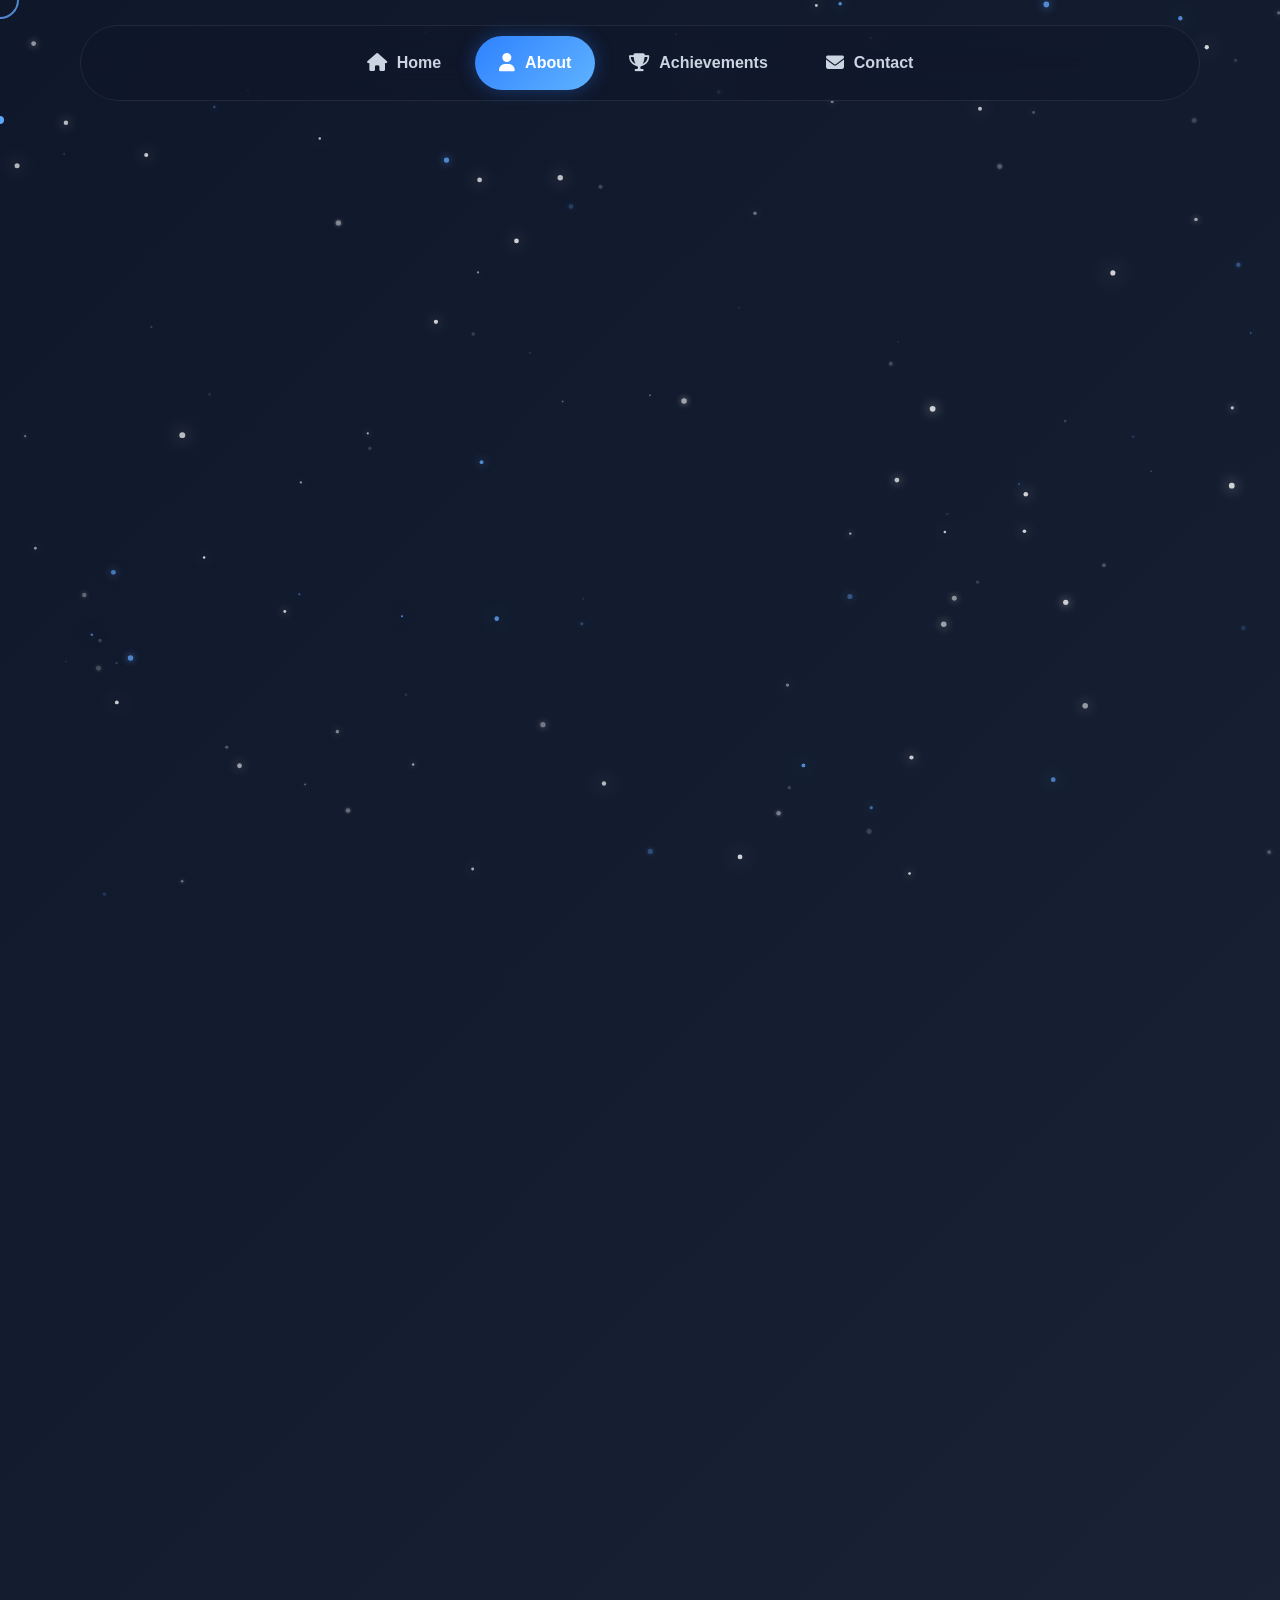
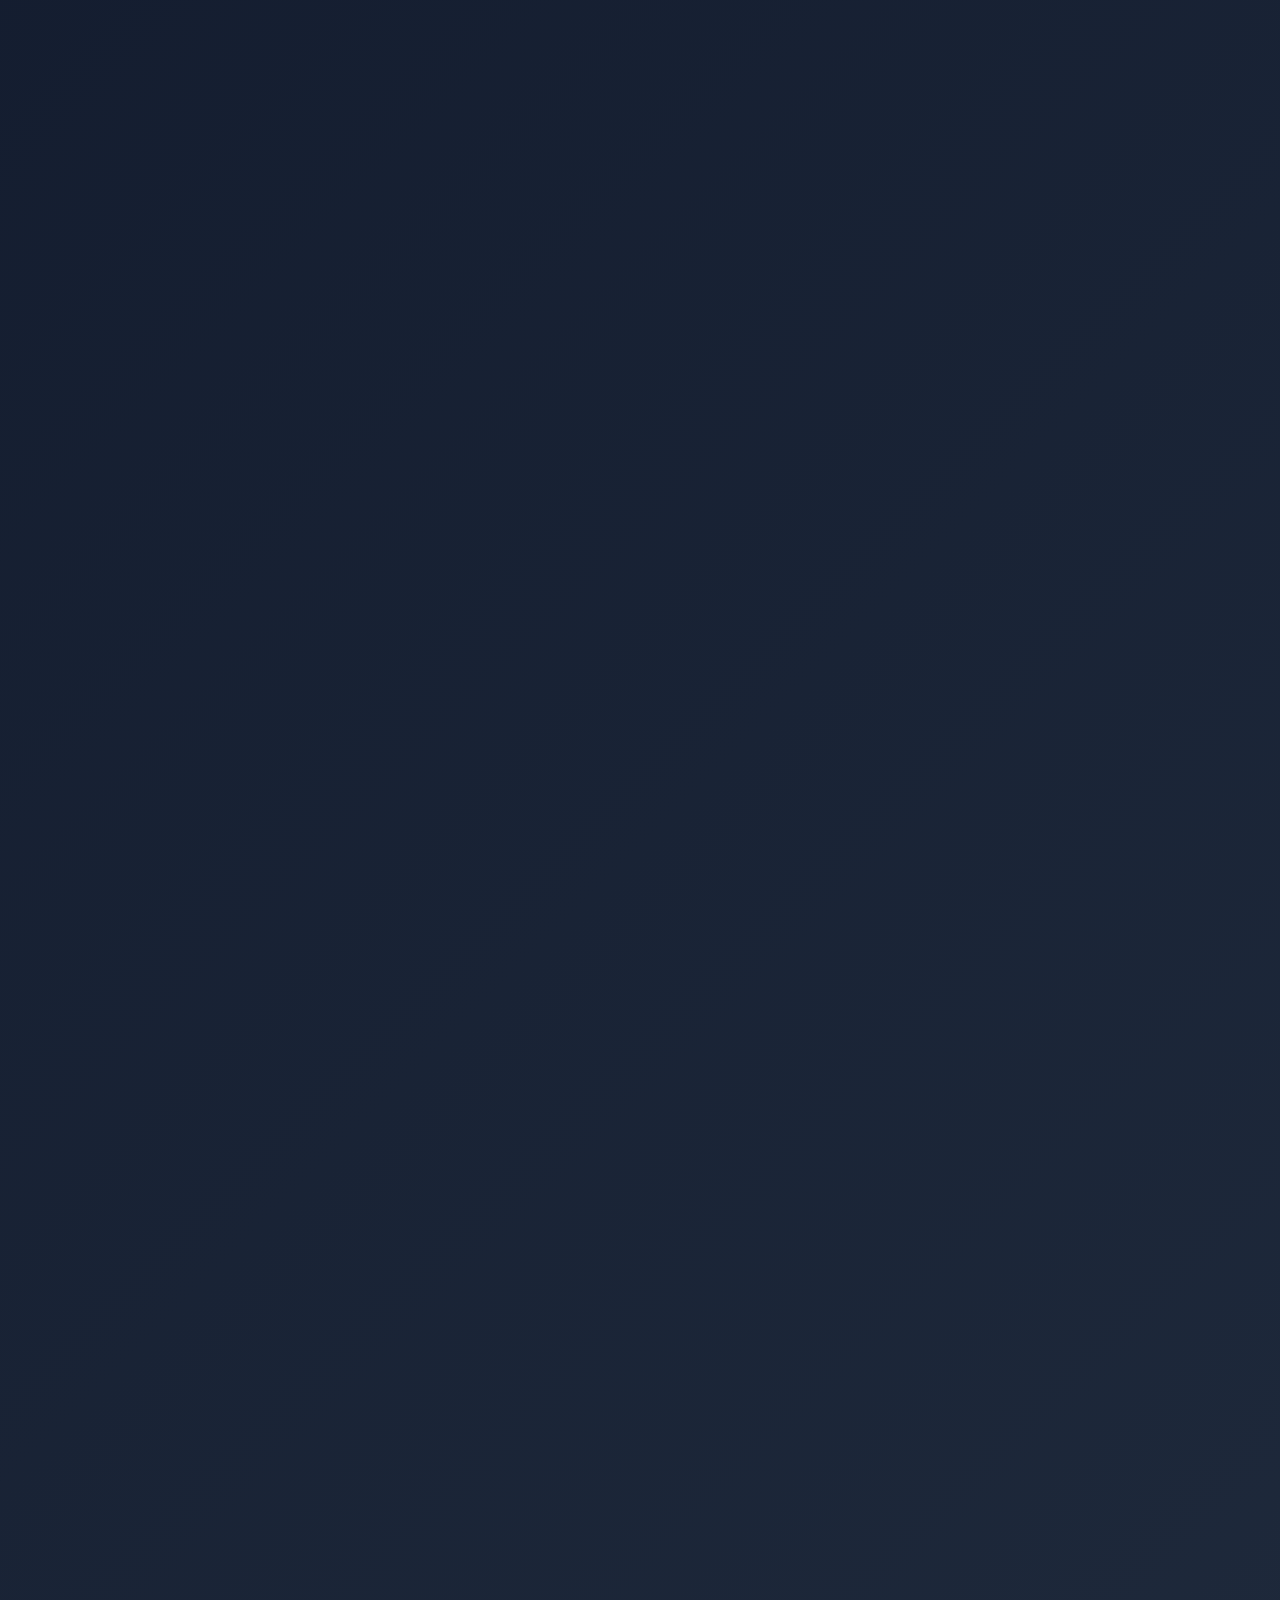
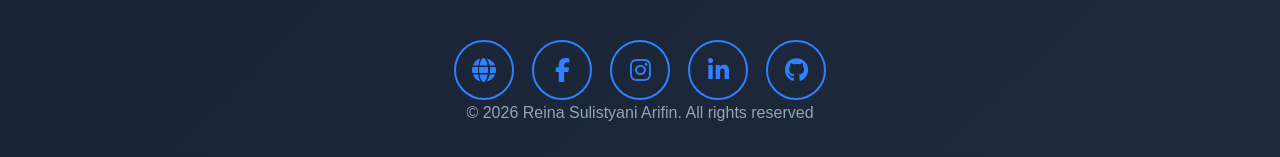
==== commit 227bdc59: "change" ====
--- a/about.html
+++ b/about.html
@@ -21,7 +21,7 @@
     <header id="about" class="hero">
         <nav class="navbar">
             <div class="nav-links">
-                <a href="home.html" class="nav-link">
+                <a href="index.html" class="nav-link">
                     <i class="fa-solid fa-house"></i>
                     <span>Home</span>
                 </a>
--- a/src/css/style.css
+++ b/src/css/style.css
@@ -982,3 +982,104 @@
 }
 
 
+/* ===========================
+   Success Popup
+=========================== */
+
+.popup{
+
+    position:fixed;
+    inset:0;
+
+    display:flex;
+    justify-content:center;
+    align-items:center;
+
+    background:rgba(0,0,0,.55);
+
+    backdrop-filter:blur(8px);
+
+    opacity:0;
+    visibility:hidden;
+
+    transition:.3s;
+
+    z-index:9999;
+
+}
+
+.popup.show{
+
+    opacity:1;
+    visibility:visible;
+
+}
+
+.popup-content{
+
+    width:min(400px,90%);
+
+    padding:35px;
+
+    text-align:center;
+
+    border-radius:20px;
+
+    background:rgba(15,23,42,.8);
+
+    border:1px solid rgba(56,189,248,.3);
+
+    backdrop-filter:blur(20px);
+
+    box-shadow:
+        0 0 30px rgba(56,189,248,.25);
+
+}
+
+.popup-content i{
+
+    font-size:70px;
+
+    color:#38bdf8;
+
+    margin-bottom:20px;
+
+}
+
+.popup-content h3{
+
+    margin-bottom:10px;
+
+}
+
+.popup-content p{
+
+    color:#94a3b8;
+
+    margin-bottom:25px;
+
+}
+
+.popup-content button{
+
+    padding:12px 25px;
+
+    border:none;
+
+    border-radius:50px;
+
+    cursor:pointer;
+
+    background:#38bdf8;
+
+    color:white;
+
+    transition:.3s;
+
+}
+
+.popup-content button:hover{
+
+    transform:translateY(-3px);
+
+}
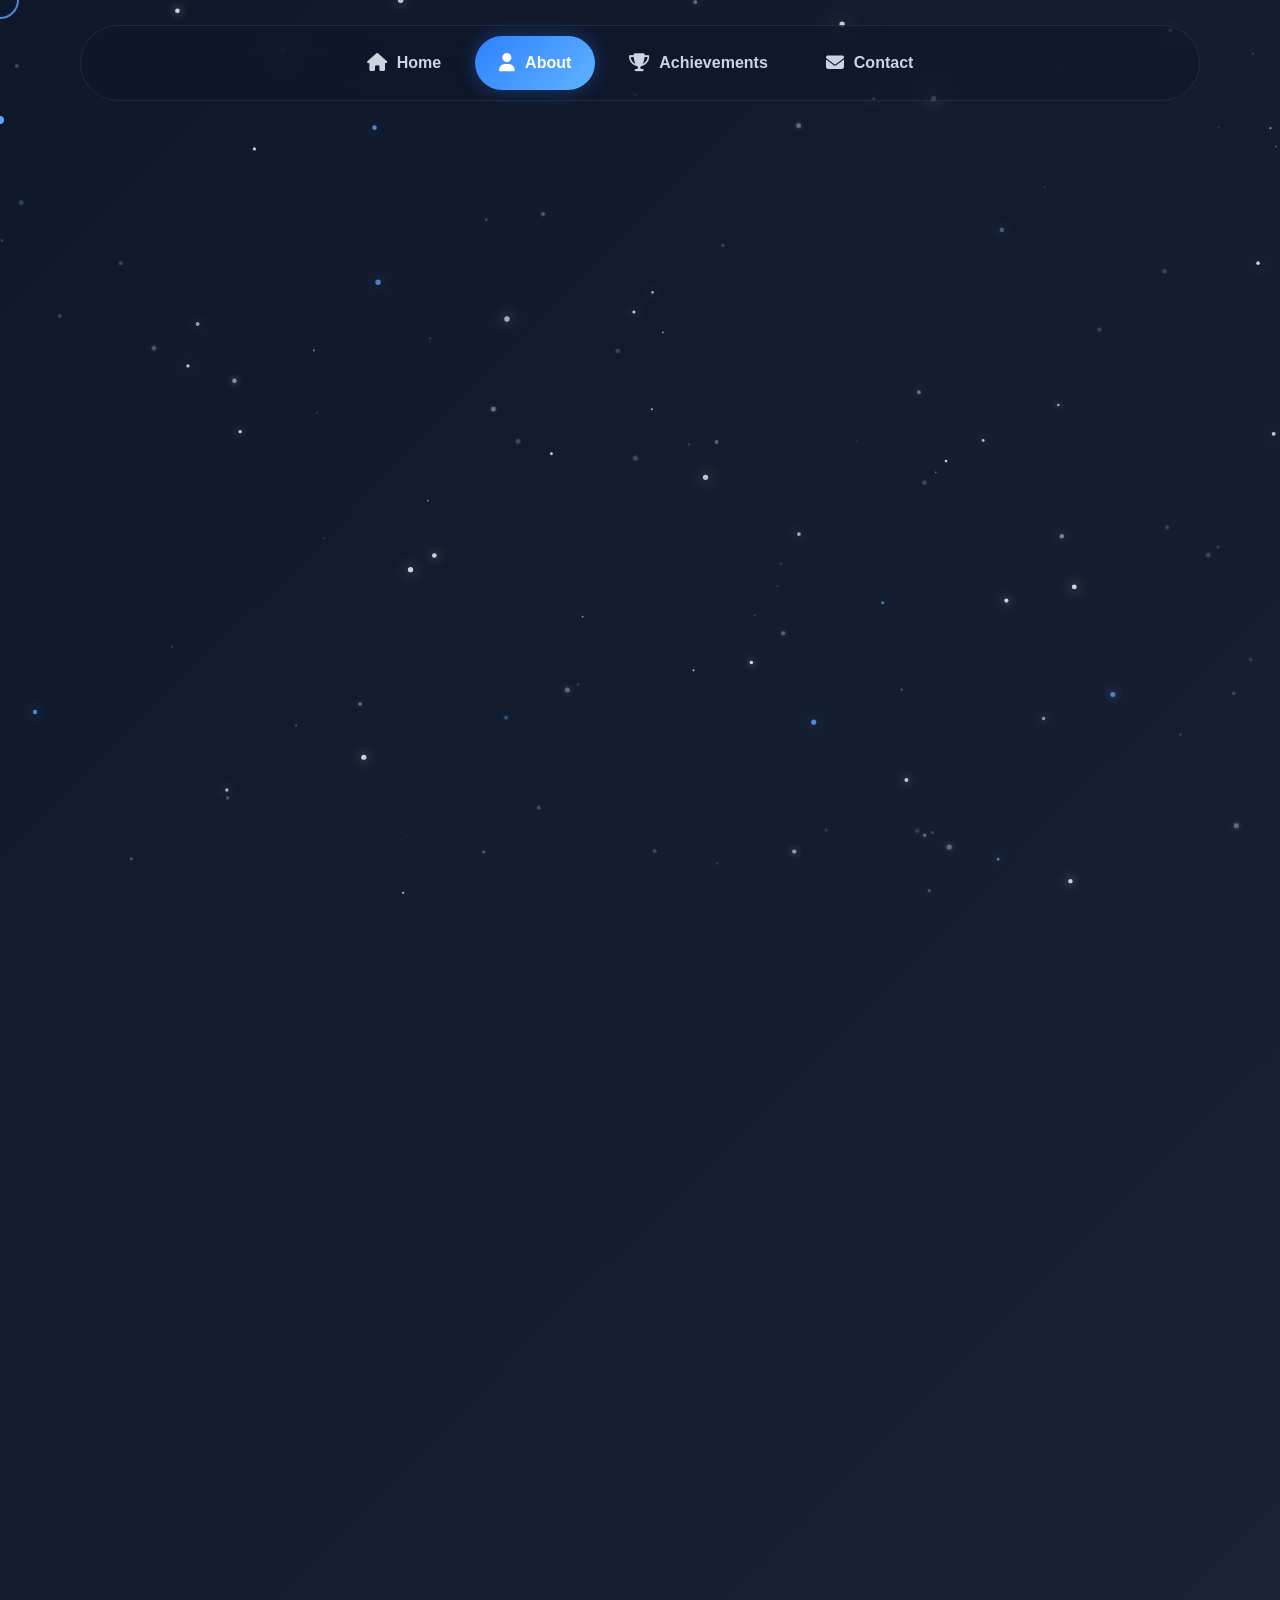
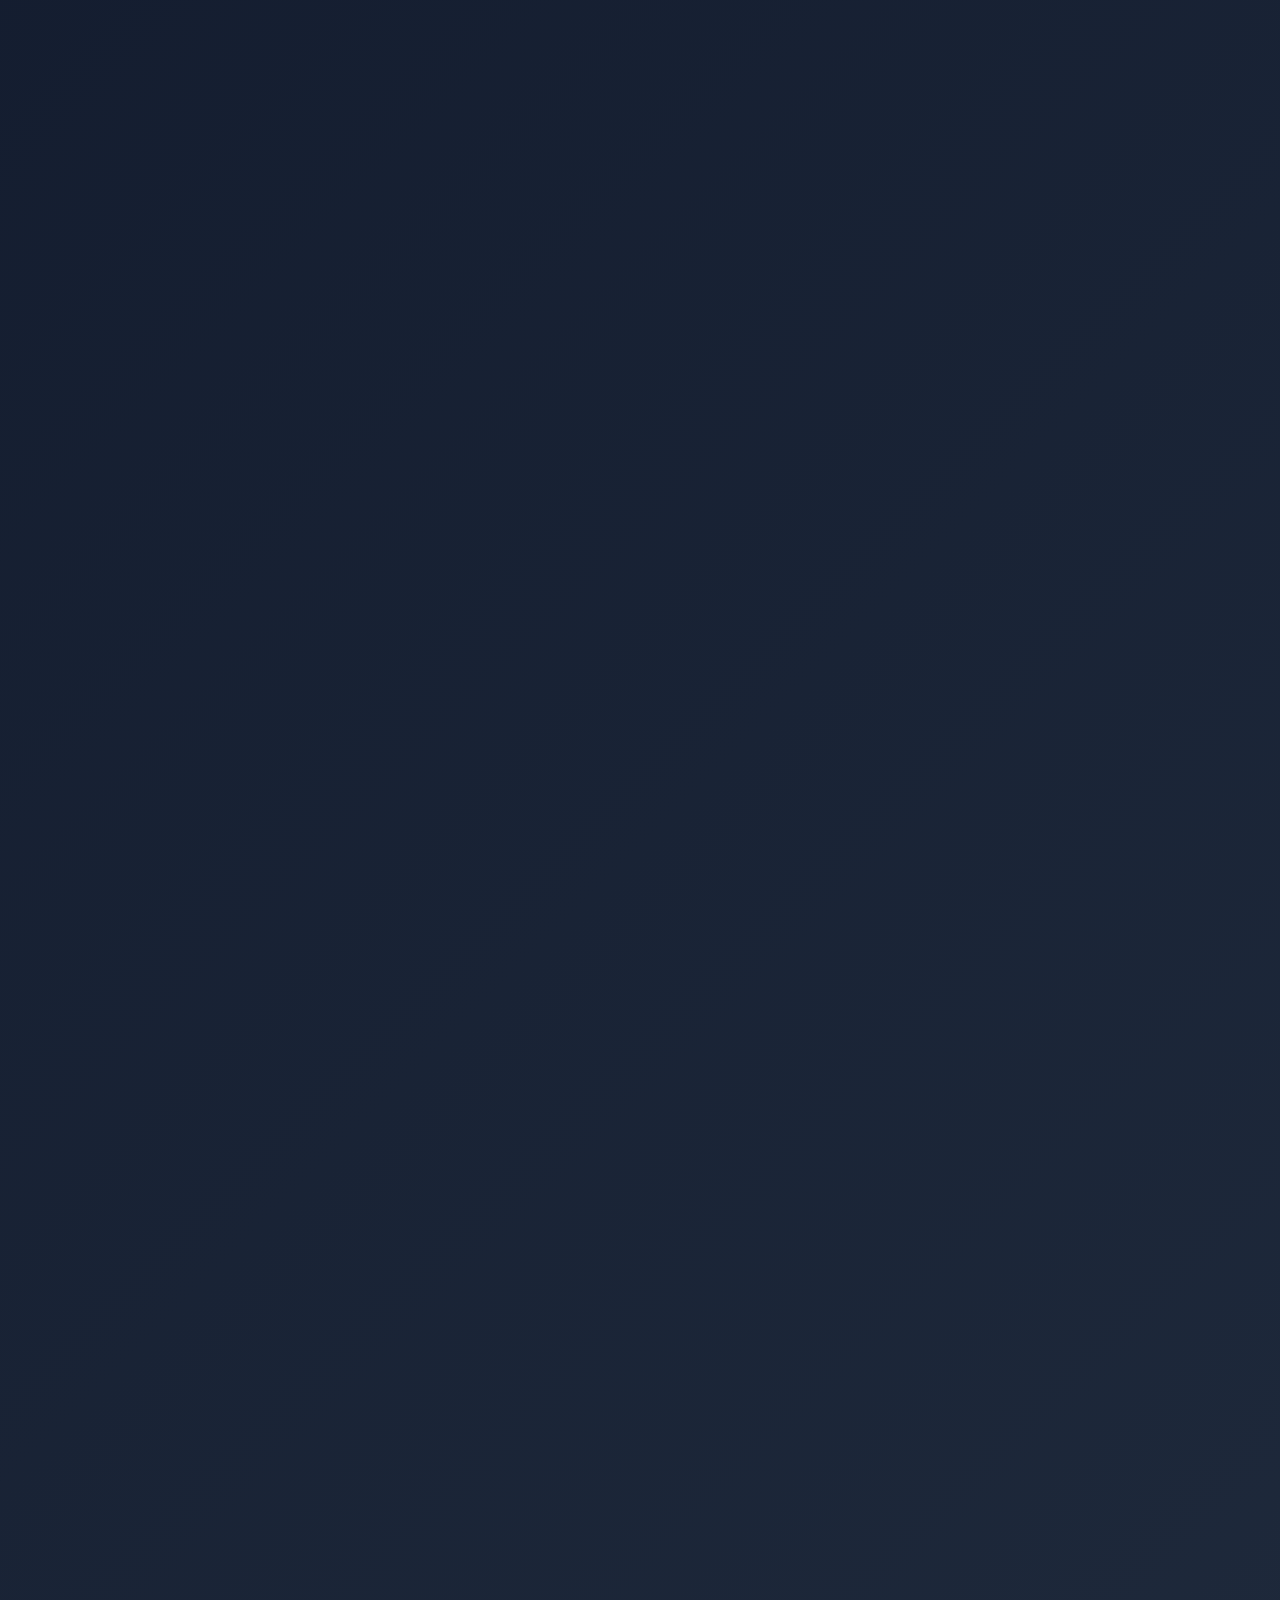
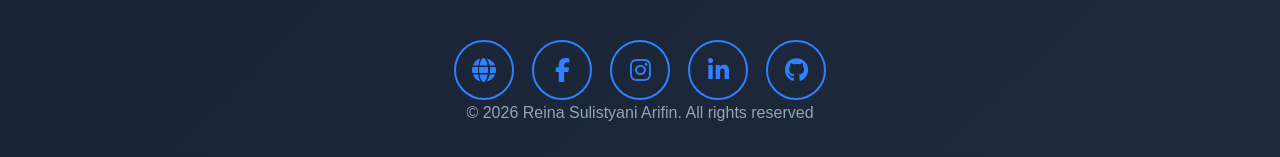
==== commit b2ea32d1: "logo?" ====
--- a/about.html
+++ b/about.html
@@ -3,7 +3,8 @@
 <head>
     <meta charset="UTF-8">
     <meta name="viewport" content="width=device-width, initial-scale=1.0">
-    <title>Portofolio</title>
+    <title>Reina Sulistyani Arifin</title>
+    <link rel="icon" type="image" href="src/image/logo.png">
     <meta name="description" content="Portofolio web sederhana untuk menampilkan biodata, skill, proyek, dan kontak.">
     <link rel="stylesheet" href="src/css/style.css">
     <link rel="stylesheet" href="src/css/typing.css">
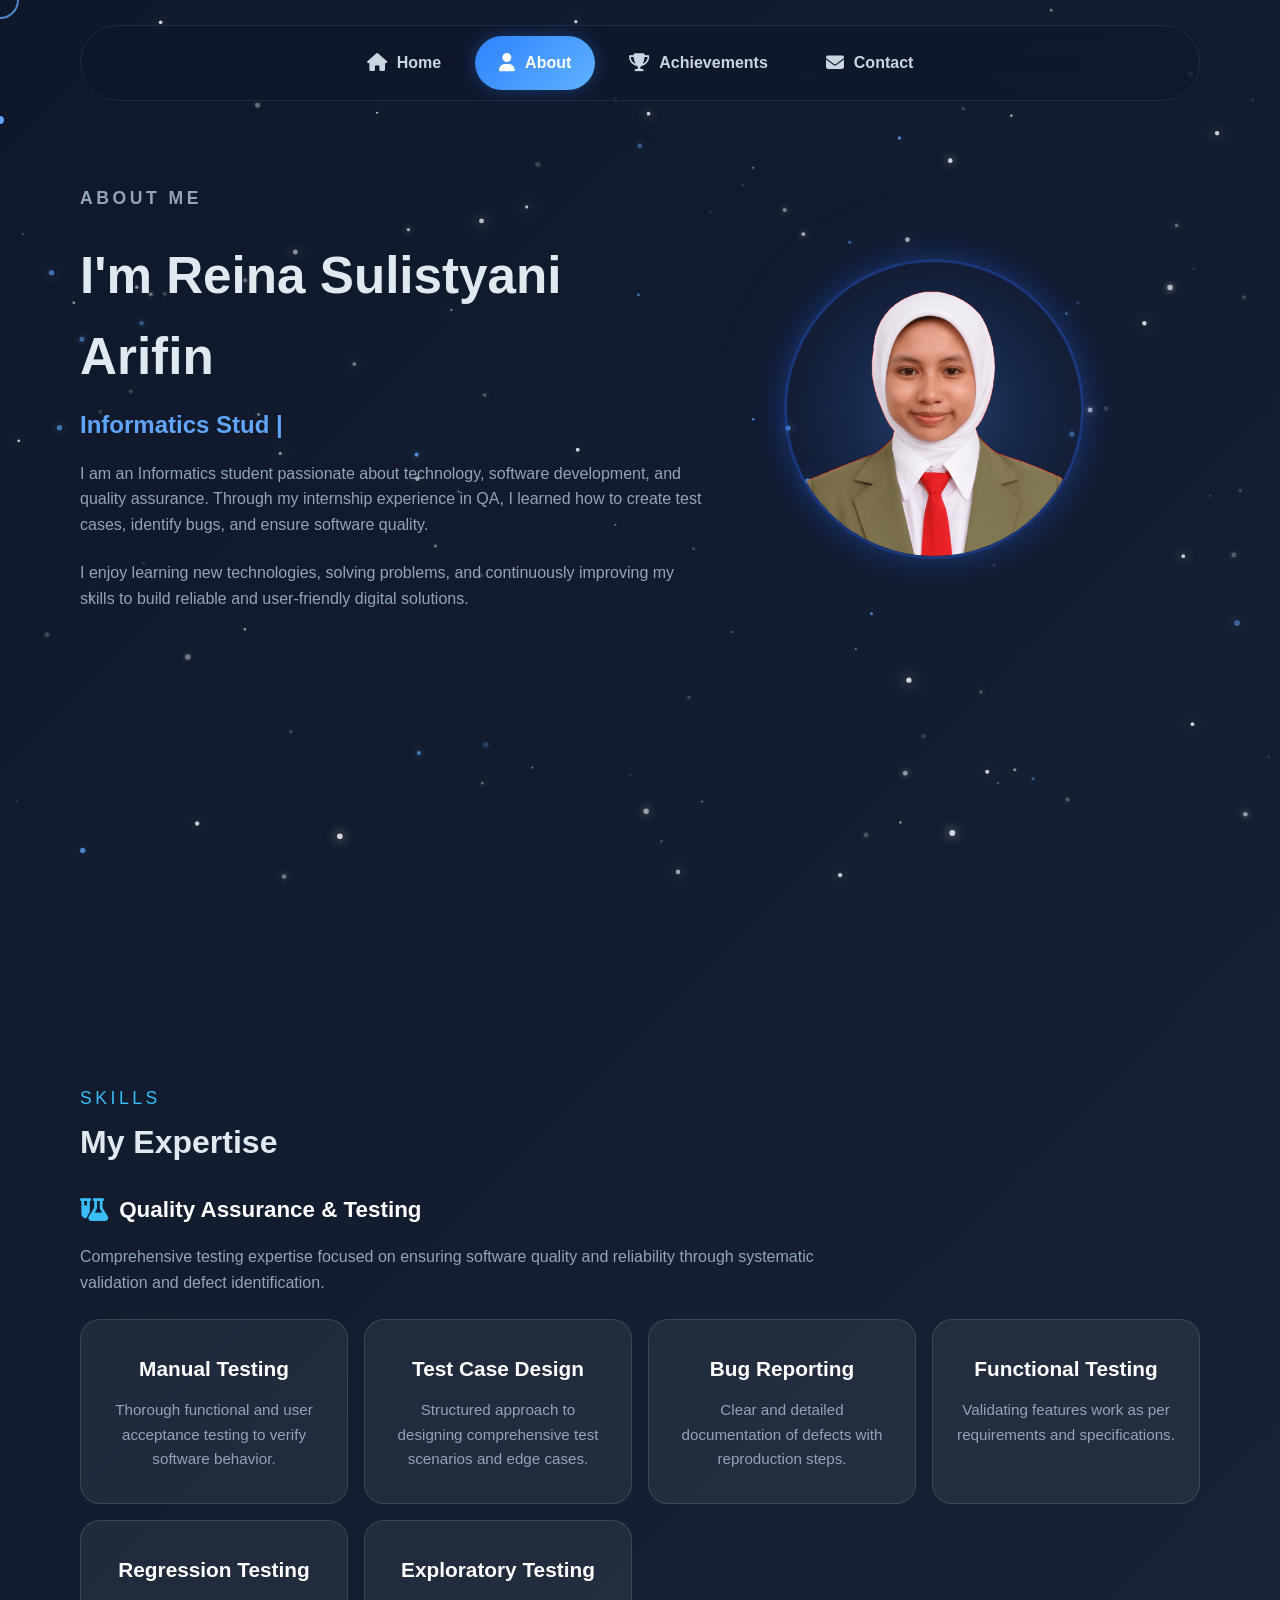
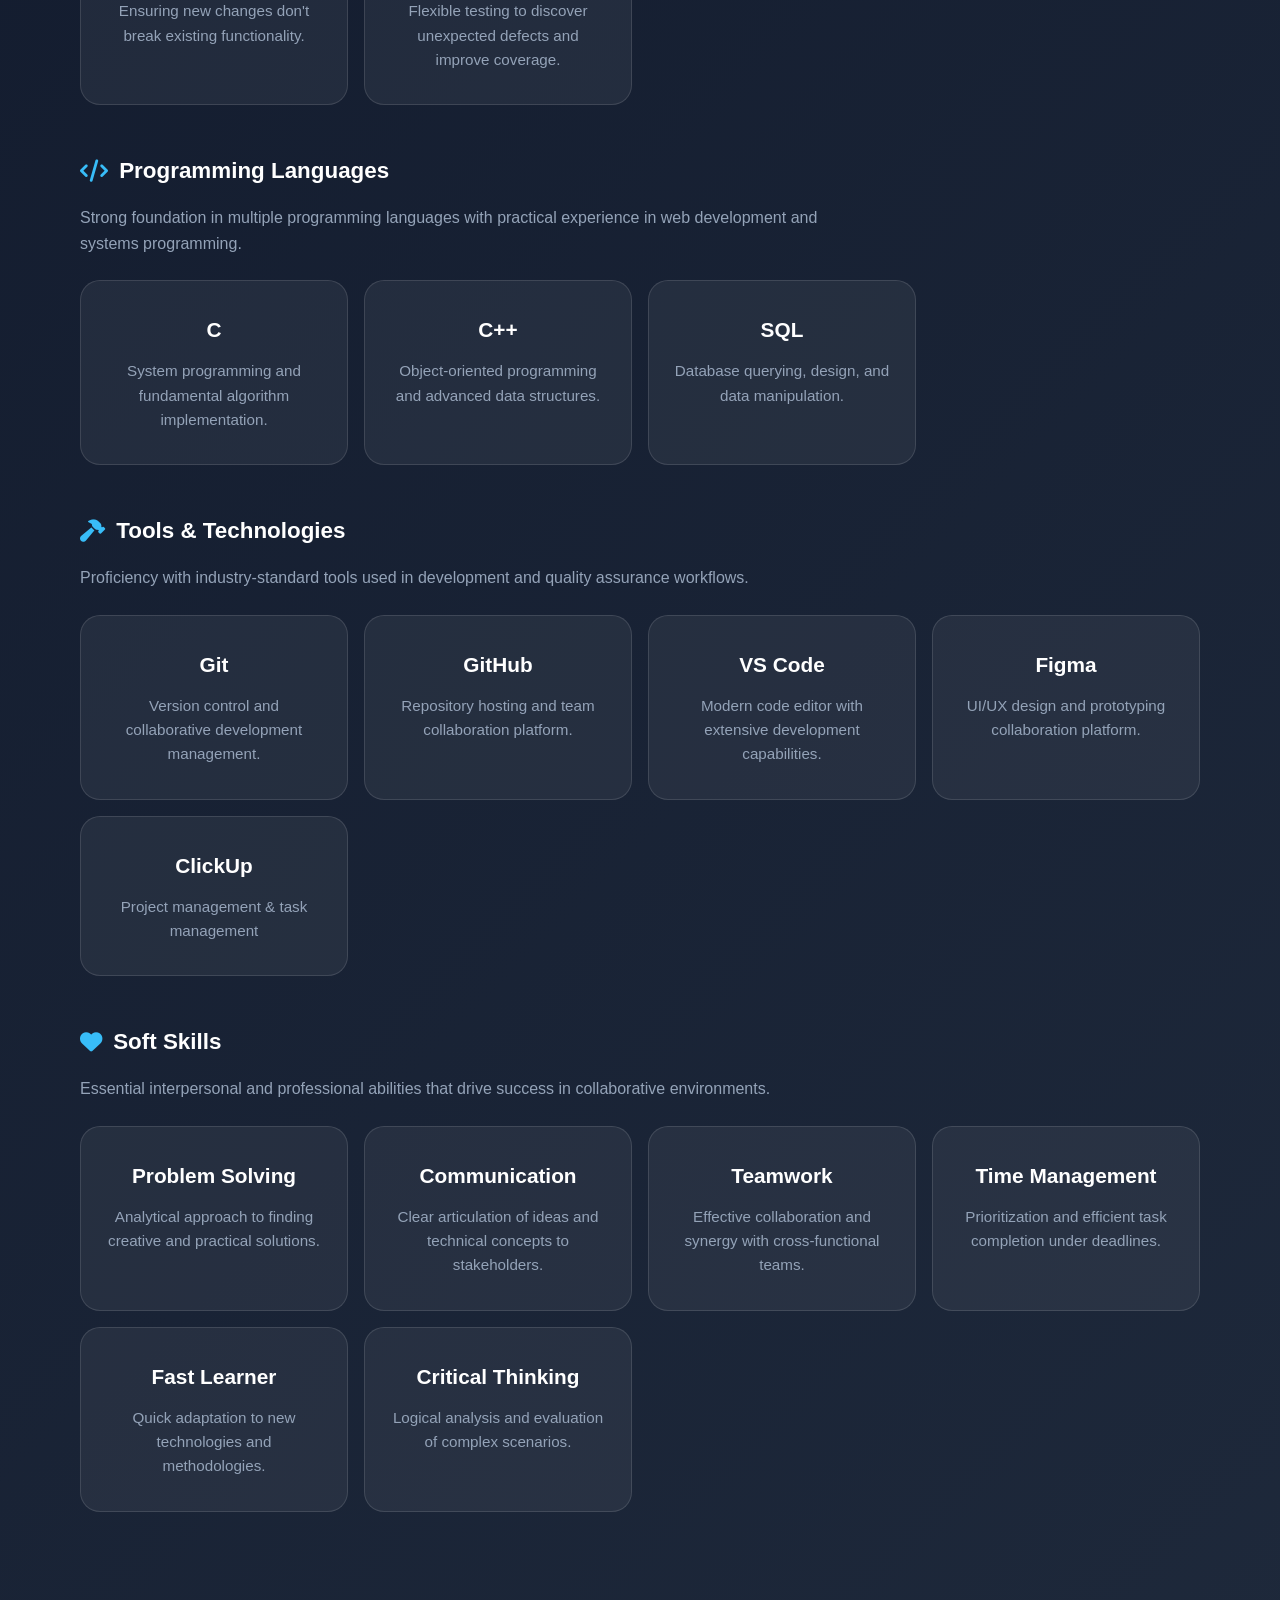
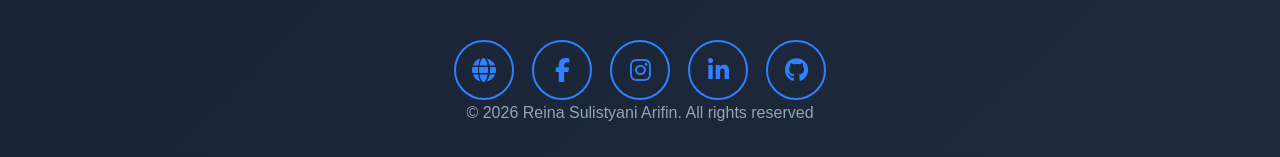
==== commit 1e68f67b: "fix: body halaman hilang" ====
--- a/about.html
+++ b/about.html
@@ -12,6 +12,7 @@
     <link rel="stylesheet" href="src/css/tablet.css">
     <link rel="stylesheet" href="src/css/mobile.css">
     <link rel="stylesheet" href="https://cdnjs.cloudflare.com/ajax/libs/font-awesome/6.7.2/css/all.min.css">
+    <link rel="stylesheet" href="src/css/responsive.css">
 </head>
 
 <body>
@@ -209,5 +210,6 @@
     <script src="src/js/particles.js"></script>
     <script src="src/js/scroll.js"></script>
     <script src="src/js/cursor.js"></script>
+    <script src="src/js/navbar.js"></script>
 </body>
 </html>
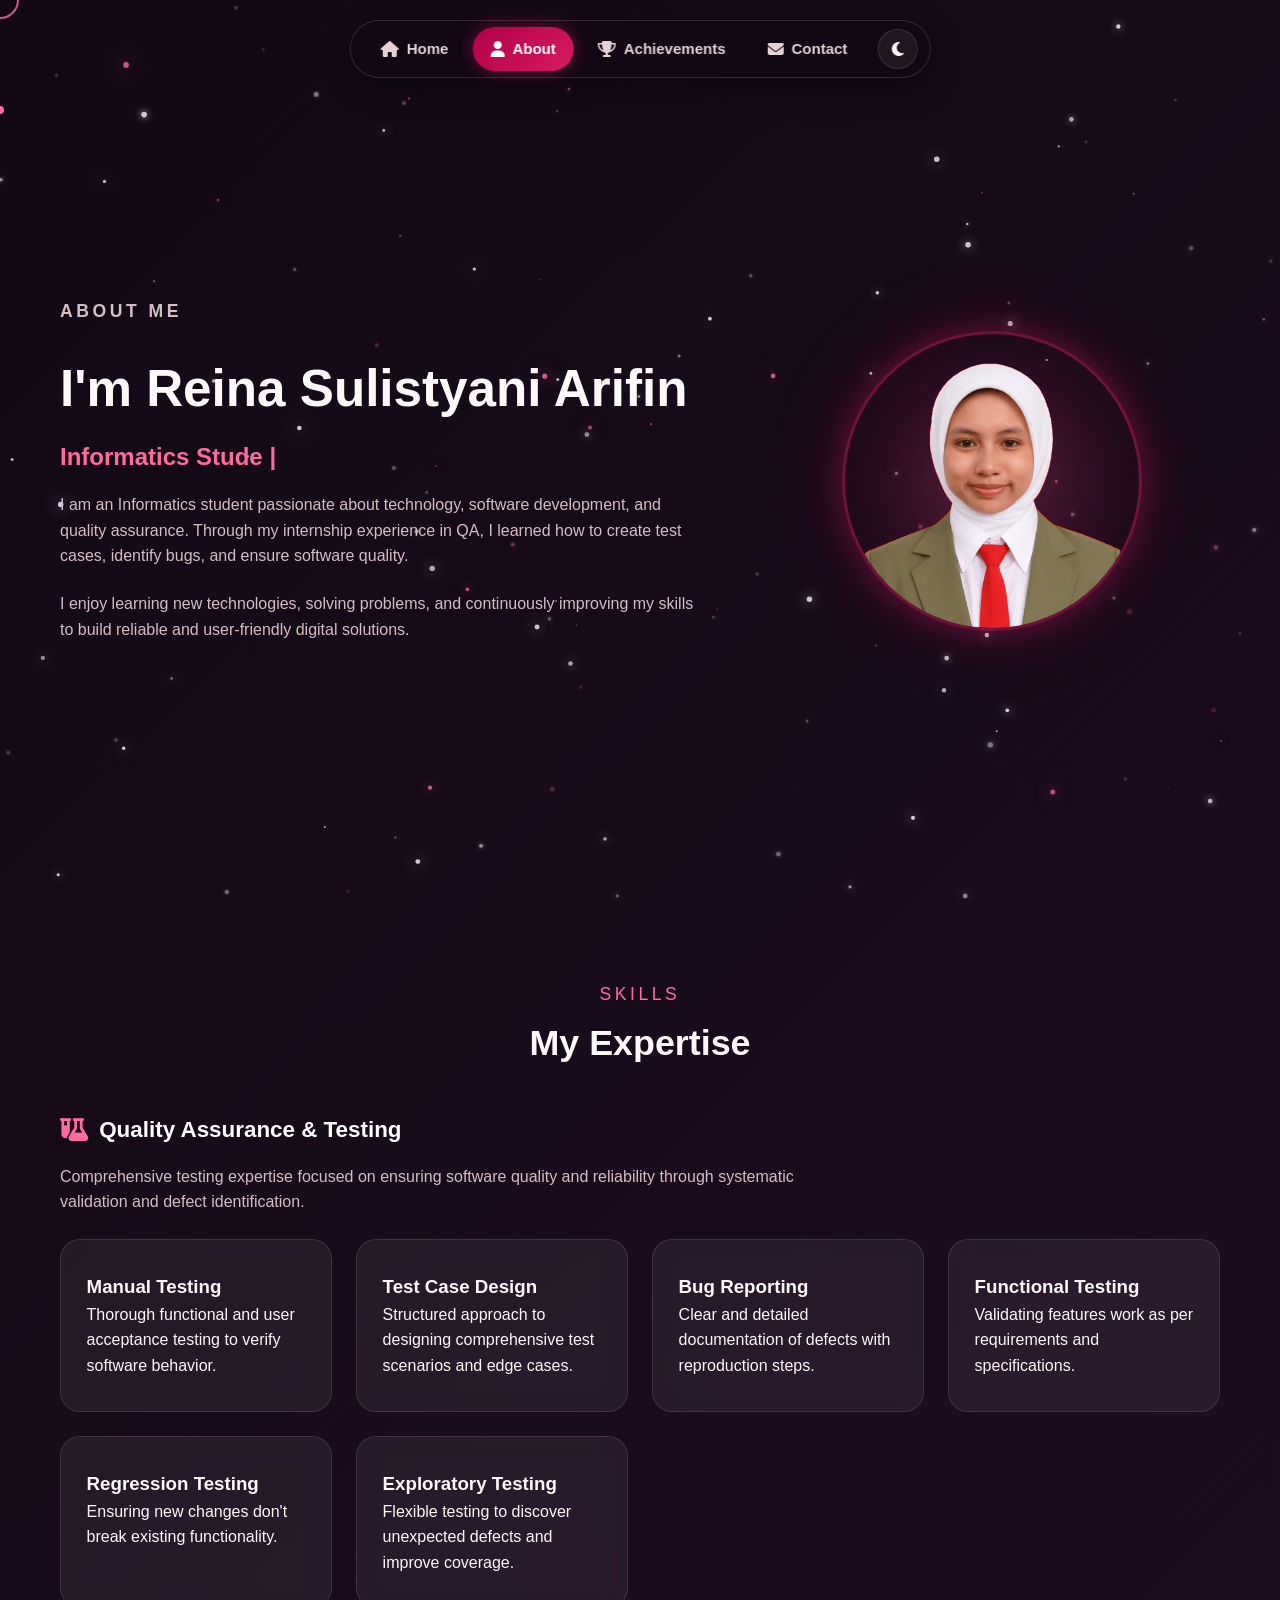
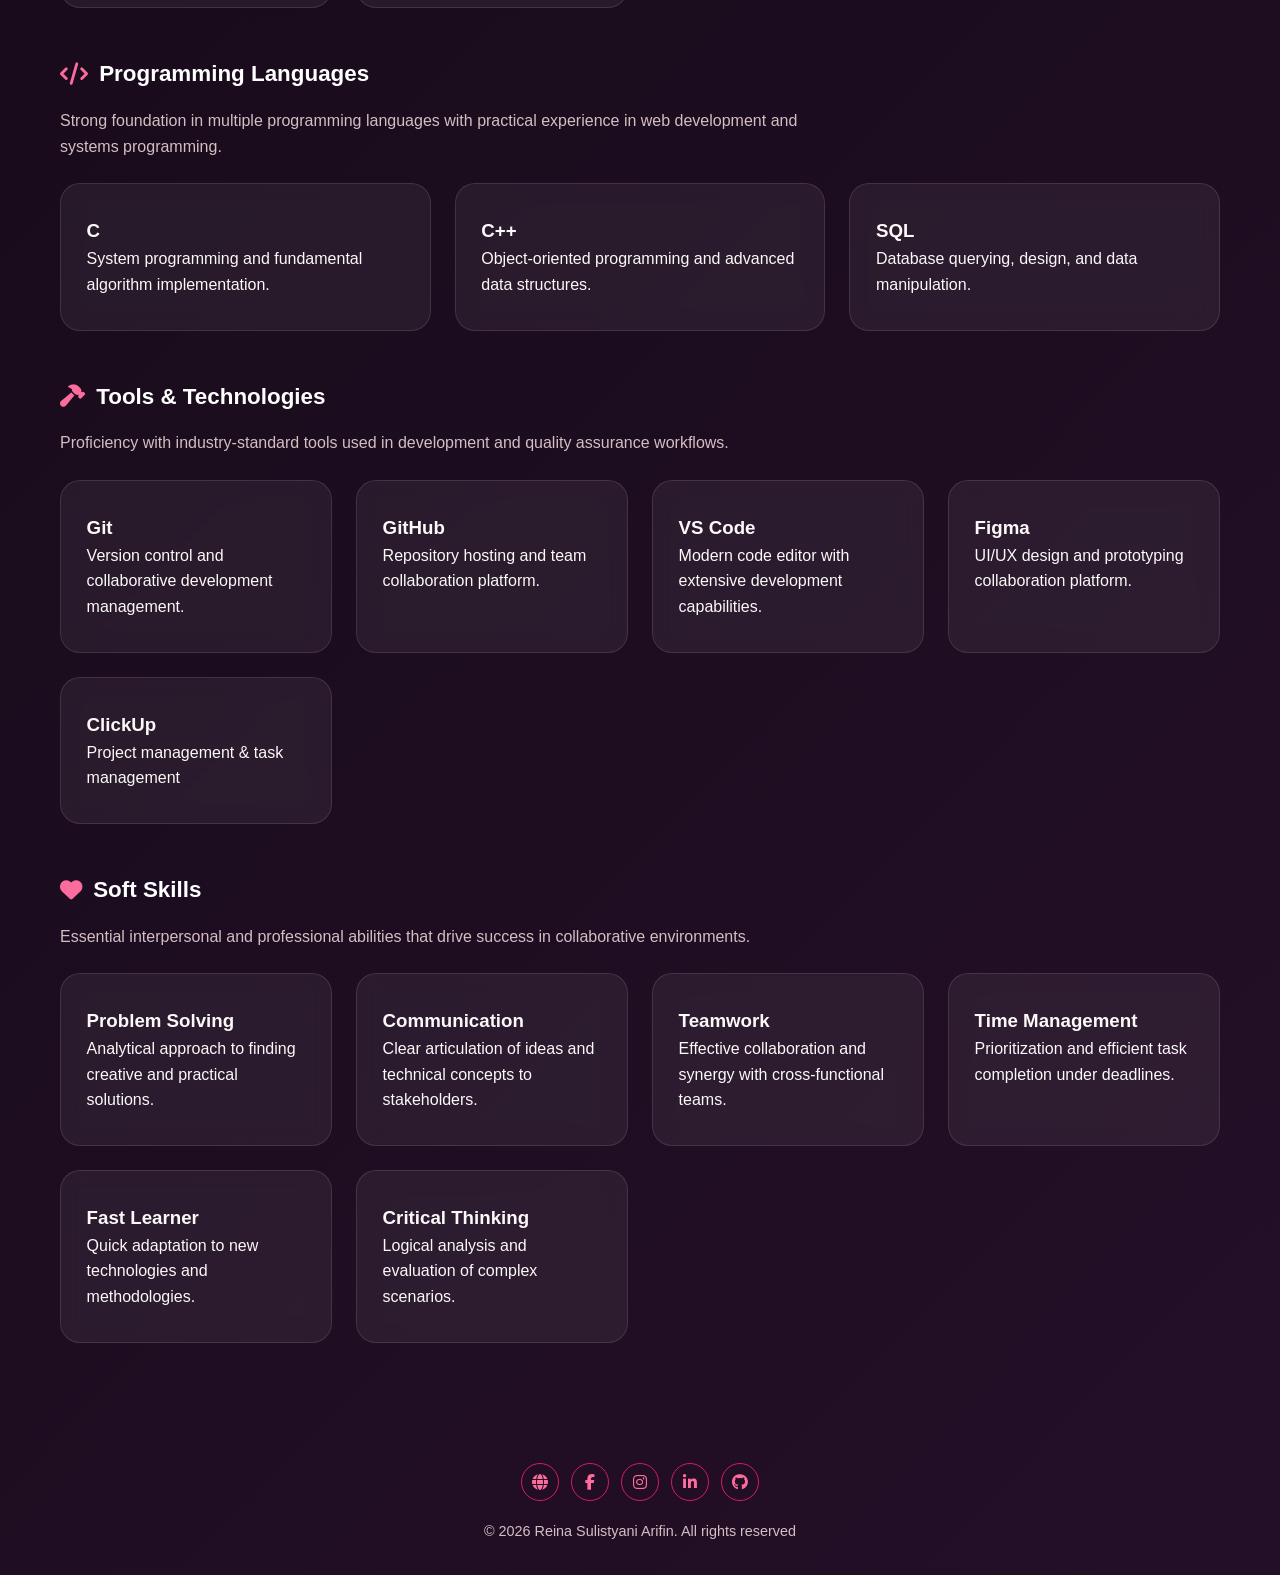
==== commit 8735e5a6: "feat(redesign): migrasi struktur, gaya warna, dark/light theme, dan perbaikan layout responsive" ====
--- a/about.html
+++ b/about.html
@@ -39,6 +39,10 @@
                     <i class="fa-solid fa-envelope"></i>
                     <span>Contact</span>
                 </a>
+                <button id="theme-toggle" class="theme-toggle-btn" aria-label="Toggle theme">
+                    <i class="fa-solid fa-sun icon-sun"></i>
+                    <i class="fa-solid fa-moon icon-moon"></i>
+                </button>
             </div>
         </nav>
 
@@ -204,6 +208,7 @@
         </div>
         <p>© 2026 Reina Sulistyani Arifin. All rights reserved</p>
     </footer>
+    <script src="src/js/theme.js"></script>
     <script src="src/js/transition.js"></script>
     <script src="src/js/reveal.js"></script>
     <script src="src/js/typing.js"></script>
--- a/src/css/style.css
+++ b/src/css/style.css
@@ -1,12 +1,90 @@
 :root {
-    --bg: #0f172a;
-    --bg-soft: #111c33;
-    --text: #e2e8f0;
-    --muted: #94a3b8;
-    --accent: #38bdf8;
-    --accent-2: #818cf8;
-    --card: rgba(255, 255, 255, 0.08);
-    --border: rgba(255, 255, 255, 0.12);
+    --bg: #120914;
+    --bg-soft: #1c0e20;
+    --text: #fcf9f8;
+    --muted: #d4bec2;
+    --accent: #fd6c9c;
+    --accent-2: #b0004a;
+    --card: rgba(255, 255, 255, 0.06);
+    --border: rgba(227, 189, 195, 0.15);
+    --card-shadow: 0 10px 30px rgba(0, 0, 0, 0.2);
+}
+
+/* LIGHT MODE THEME OVERRIDES */
+body.light-mode {
+    --bg: #fff9fb;
+    --bg-soft: #f9ecf2;
+    --text: #2b141e;
+    --muted: #6d4c57;
+    --accent: #d81b60;
+    --accent-2: #b0004a;
+    --card: #ffffff;
+    --border: rgba(227, 189, 195, 0.45);
+    --card-shadow: 0 8px 24px rgba(176, 0, 74, 0.08);
+
+    background: linear-gradient(135deg, #fff9fb, #fcedf3);
+    color: var(--text);
+}
+
+body.light-mode h1,
+body.light-mode h2,
+body.light-mode h3,
+body.light-mode h4,
+body.light-mode .card-header h3,
+body.light-mode .info-label,
+body.light-mode .skill-card h3,
+body.light-mode .work-card h3,
+body.light-mode .contact-info h3,
+body.light-mode .form-group label {
+    color: #2b141e;
+}
+
+body.light-mode .navbar {
+    background: rgba(255, 255, 255, 0.88);
+    border-color: rgba(227, 189, 195, 0.5);
+    box-shadow: 0 10px 30px rgba(176, 0, 74, 0.12);
+}
+
+body.light-mode .nav-link {
+    color: #5a3a46;
+}
+
+body.light-mode .nav-link:hover {
+    background: rgba(216, 27, 96, 0.08);
+    color: #d81b60;
+}
+
+body.light-mode .nav-link.active {
+    color: white;
+}
+
+body.light-mode .skill-card,
+body.light-mode .achievement-card,
+body.light-mode .work-card,
+body.light-mode .info-item {
+    background: #ffffff;
+    border-color: rgba(227, 189, 195, 0.4);
+    box-shadow: 0 8px 24px rgba(176, 0, 74, 0.08);
+}
+
+body.light-mode .form-group input,
+body.light-mode .form-group textarea {
+    background: #ffffff;
+    border-color: rgba(227, 189, 195, 0.5);
+    color: #2b141e;
+}
+
+body.light-mode .form-group input::placeholder,
+body.light-mode .form-group textarea::placeholder {
+    color: #a08287;
+}
+
+body.light-mode #loader {
+    background: #fff9fb;
+}
+
+body.light-mode .loader-content h2 {
+    color: #2b141e;
 }
 
 * {
@@ -17,104 +95,156 @@
 
 html {
     scroll-behavior: smooth;
+    max-width: 100vw;
+    overflow-x: hidden;
 }
 
 body {
     font-family: "Segoe UI", Tahoma, Geneva, Verdana, sans-serif;
-    background: linear-gradient(135deg, var(--bg), #1e293b);
+    background: linear-gradient(135deg, var(--bg), #240f28);
     color: var(--text);
     line-height: 1.6;
-    padding-top: 120px;
+    padding-top: 110px;
+    max-width: 100vw;
+    overflow-x: hidden;
+    transition: background 0.3s ease, color 0.3s ease;
 }
 
 img {
     max-width: 100%;
-}
-
-.navbar,
+    height: auto;
+}
+
+/* UNIFIED CONTAINER ALIGNMENT SYSTEM */
+.container,
 .hero-content,
 .section,
 footer {
-    width: min(1120px, calc(100% - 2rem));
-    margin: 0 auto;
+    width: 100%;
+    max-width: 1160px;
+    margin-left: auto;
+    margin-right: auto;
+    padding-left: 2.5rem;
+    padding-right: 2.5rem;
+    box-sizing: border-box;
 }
 
 .hero {
-    min-height: 100vh;
+    min-height: calc(100vh - 110px);
     padding-bottom: 3rem;
-}
-
-.navbar{
+    display: flex;
+    align-items: center;
+}
+
+.navbar {
     position: fixed;
-    top: 25px;
+    top: 20px;
     left: 50%;
     transform: translateX(-50%);
     display: flex;
     justify-content: center;
     align-items: center;
-    padding: 10px;
-    background: rgba(15,23,42,.55);
+    padding: 6px 12px;
+    background: rgba(18, 9, 20, 0.75);
     backdrop-filter: blur(18px);
-    border: 1px solid rgba(255,255,255,.08);
+    -webkit-backdrop-filter: blur(18px);
+    border: 1px solid rgba(227, 189, 195, 0.18);
     border-radius: 999px;
     z-index: 9999;
+    max-width: calc(100vw - 32px);
+    box-shadow: 0 10px 30px rgba(0, 0, 0, 0.4);
     animation: navFade .6s ease;
 }
 
-@keyframes navFade{
-    from{
-        opacity:0;
-        transform:translate(-50%,-30px);
+@keyframes navFade {
+    from {
+        opacity: 0;
+        transform: translate(-50%, -30px);
     }
-    to{
-        opacity:1;
-        transform:translate(-50%,0);
+    to {
+        opacity: 1;
+        transform: translate(-50%, 0);
     }
 }
 
-.nav-links{
-    display:flex;
-    align-items:center;
-    gap:10px;
-}
-
-.nav-link{
-    display:flex;
-    align-items:center;
-    justify-content:center;
-    gap:10px;
-    height:54px;
-    padding:0 24px;
-    border-radius:999px;
-    color:#cbd5e1;
-    text-decoration:none;
-    font-size:16px;
-    font-weight:600;
-    transition:.3s;
-}
-
-.nav-link i{
-    font-size:18px;
-}
-
-.nav-link:hover{
-    background:rgba(255,255,255,.08);
-    color:white;
-}
-
-.nav-link.active{
-    background:linear-gradient(
-        135deg,
-        #2f81ff,
-        #5fb3ff
-    );
-    color:white;
-    box-shadow:0 0 18px rgba(47,129,255,.35);
-}
-
-.navbar.scrolled{
-    background:rgba(15,23,42,.85);
-    box-shadow:0 12px 30px rgba(0,0,0,.3);
+.nav-links {
+    display: flex;
+    align-items: center;
+    gap: 6px;
+    flex-wrap: nowrap;
+}
+
+.nav-link { 
+    display: flex;
+    align-items: center;
+    justify-content: center;
+    gap: 8px;
+    height: 44px;
+    padding: 0 18px;
+    border-radius: 999px;
+    color: #e5d2d6;
+    text-decoration: none;
+    font-size: 15px;
+    font-weight: 600;
+    white-space: nowrap;
+    transition: .3s;
+}
+
+.nav-link i {
+    font-size: 16px;
+}
+
+.nav-link:hover {
+    background: rgba(255, 255, 255, 0.08);
+    color: white;
+}
+
+.nav-link.active {
+    background: linear-gradient(135deg, #b0004a, #d81b60);
+    color: white;
+    box-shadow: 0 0 18px rgba(216, 27, 96, 0.45);
+}
+
+.theme-toggle-btn {
+    width: 40px;
+    height: 40px;
+    border-radius: 50%;
+    border: 1px solid var(--border);
+    background: var(--card);
+    color: var(--text);
+    display: flex;
+    align-items: center;
+    justify-content: center;
+    cursor: pointer;
+    margin-left: 6px;
+    font-size: 16px;
+    transition: all 0.3s ease;
+    flex-shrink: 0;
+}
+
+.theme-toggle-btn:hover {
+    background: var(--accent);
+    color: white;
+    border-color: var(--accent);
+    transform: scale(1.08);
+}
+
+/* STRICT TOGGLE ICON VISIBILITY - PREVENTS STACKING */
+.theme-toggle-btn .icon-sun {
+    display: none !important;
+}
+
+.theme-toggle-btn .icon-moon {
+    display: inline-block !important;
+}
+
+body.light-mode .theme-toggle-btn .icon-sun {
+    display: inline-block !important;
+    color: #e65100;
+}
+
+body.light-mode .theme-toggle-btn .icon-moon {
+    display: none !important;
 }
 
 .eyebrow {
@@ -129,11 +259,12 @@
 .hero h1 {
     font-size: clamp(2rem, 4vw, 3.4rem);
     margin-bottom: 0.5rem;
+    word-break: break-word;
 }
 
 .hero h2 {
-    font-size: clamp(1.15rem, 2.2vw, 1.5rem);
-    color: #cbd5e1;
+    font-size: clamp(1.1rem, 2.2vw, 1.5rem);
+    color: var(--muted);
     margin-bottom: 1rem;
 }
 
@@ -143,258 +274,144 @@
     margin-bottom: 1.4rem;
 }
 
-.hero .social-icons{
-    display: flex;
-    gap: 18px;
-    margin-top: 2rem;
-}
-
-.hero .social-icons a{
-    width: 60px;
-    height: 60px;
-
-    display: flex;
-    justify-content: center;
-    align-items: center;
-    border: 2px solid #2f81ff;
+.cta-buttons,
+.hero-actions {
+    display: flex;
+    align-items: center;
+    flex-wrap: wrap;
+    gap: 14px;
+    margin-top: 1.8rem;
+}
+
+.hero .social-icons {
+    display: flex;
+    align-items: center;
+    flex-wrap: wrap;
+    gap: 14px;
+    margin-top: 2.2rem;
+}
+
+.hero .social-icons a {
+    width: 48px;
+    height: 48px;
+    display: flex;
+    justify-content: center;
+    align-items: center;
+    border: 2px solid #d81b60;
     border-radius: 50%;
-    color: #2f81ff;
+    color: #fd6c9c;
     text-decoration: none;
-    font-size: 24px;
+    font-size: 18px;
+    flex-shrink: 0;
     transition: all .35s ease;
 }
 
-.hero .social-icons a:hover{
-    background: #2f81ff;
-    color: white;
-    transform: translateY(-6px);
-    box-shadow:
-        0 0 15px rgba(47,129,255,.5),
-        0 0 35px rgba(47,129,255,.3);
-}
-
+.hero .social-icons a:hover {
+    background: #d81b60;
+    color: white;
+    transform: translateY(-4px);
+    box-shadow: 0 0 15px rgba(216, 27, 96, .5), 0 0 35px rgba(216, 27, 96, .3);
+}
 
 .btn,
 .btn-primary,
 .btn-secondary,
 .btn-outline {
-    display:inline-flex;
-    justify-content:center;
-    align-items:center;
-
-    min-width:190px;
-    height:60px;
-
-    padding:0 28px;
-
-    border:2px solid #2f81ff;
-    border-radius:999px;
-
-    background:transparent;
-    color:#2f81ff;
-
-    text-decoration:none;
-    font-size:17px;
-    font-weight:600;
-
-    transition:all .35s ease;
+    display: inline-flex;
+    justify-content: center;
+    align-items: center;
+    gap: 8px;
+    min-width: fit-content;
+    height: 48px;
+    padding: 0 24px;
+    border: 2px solid #d81b60;
+    border-radius: 999px;
+    background: transparent;
+    color: #fd6c9c;
+    text-decoration: none;
+    font-size: 15px;
+    font-weight: 600;
+    white-space: nowrap;
+    transition: all .35s ease;
+    box-sizing: border-box;
 }
 
 .btn:hover,
 .btn-primary:hover,
 .btn-secondary:hover,
-.btn-outline:hover{
-    background:#2f81ff;
-    color:white;
-
-    transform:translateY(-6px);
-
-    box-shadow:
-        0 0 15px rgba(47,129,255,.5),
-        0 0 35px rgba(47,129,255,.3);
-}
-
-.hero-card,
-.skill-card,
-
-.hero-card {
-    padding: 2.5rem;
-    text-align: center;
-}
-
-.avatar{
+.btn-outline:hover {
+    background: #d81b60;
+    color: white;
+    transform: translateY(-4px);
+    box-shadow: 0 0 15px rgba(216, 27, 96, .5), 0 0 35px rgba(216, 27, 96, .3);
+}
+
+.avatar,
+.hero-avatar {
     position: relative;
-    width: 300px;
-    height: 300px;
-
+    width: min(300px, 65vw);
+    height: auto;
+    aspect-ratio: 1/1;
     border-radius: 50%;
     overflow: hidden;
-
-    border: 3px solid rgba(37,99,235,.4);
-
-    box-shadow:
-        0 0 30px rgba(37,99,235,.35),
-        0 0 80px rgba(30,58,138,.18);
-
+    border: 3px solid rgba(216, 27, 96, .45);
+    box-shadow: 0 0 30px rgba(216, 27, 96, .35), 0 0 80px rgba(176, 0, 74, .2);
     animation: floating 8s cubic-bezier(0.45, 0.05, 0.55, 0.95) infinite;
     transition: box-shadow .35s ease;
-}
-
-.avatar::before{
-    content:"";
-    position:absolute;
-    inset:-20px;
-
-    border-radius:50%;
-
-    background:radial-gradient(
-        circle,
-        rgba(96,165,250,.35),
-        rgba(37,99,235,.15),
-        transparent 70%
-    );
-
-    filter:blur(30px);
-    z-index:-1;
-}
-
-.avatar img{
-    width:100%;
-    height:100%;
-    object-fit:cover;
-    object-position:center top;
-}
-
-.avatar:hover{
+    margin: 0 auto;
+}
+
+.avatar::before,
+.hero-avatar::before {
+    content: "";
+    position: absolute;
+    inset: -20px;
+    border-radius: 50%;
+    background: radial-gradient(circle, rgba(253, 108, 156, .35), rgba(216, 27, 96, .15), transparent 70%);
+    filter: blur(30px);
+    z-index: -1;
+}
+
+.avatar img,
+.hero-avatar img {
+    width: 100%;
+    height: 100%;
+    object-fit: cover;
+    object-position: center top;
+}
+
+.avatar:hover,
+.hero-avatar:hover {
     animation-play-state: paused;
-
-    transform:translateY(-12px) scale(1.03);
-
-    box-shadow:
-        0 0 40px rgba(37,99,235,.45),
-        0 0 100px rgba(30,58,138,.25);
-}
-
-@keyframes floating{
-    0%,100%{
+    transform: translateY(-8px) scale(1.02);
+    box-shadow: 0 0 40px rgba(216, 27, 96, .55), 0 0 100px rgba(176, 0, 74, .3);
+}
+
+@keyframes floating {
+    0%, 100% {
         transform: translateY(0);
     }
-
-    50%{
-        transform: translateY(-12px);
+    50% {
+        transform: translateY(-10px);
     }
 }
 
-.avatar::after{
-    content:"";
-    position:absolute;
-    inset:-15px;
-
-    border-radius:50%;
-    border:2px solid rgba(96,165,250,.15);
-
-    animation:pulseGlow 4s ease-in-out infinite;
-}
-
-@keyframes pulseGlow{
-
-    0%,100%{
-        transform:scale(1);
-        opacity:.3;
-    }
-
-    50%{
-        transform:scale(1.08);
-        opacity:.7;
-    }
-
-}
-
-.hero-avatar{
-    position: relative;
-    width: 300px;
-    height: 300px;
-    border-radius: 50%;
-    overflow: hidden;
-    border: 3px solid rgba(37,99,235,.4);
-    box-shadow:
-        0 0 30px rgba(37,99,235,.35),
-        0 0 80px rgba(30,58,138,.18);
-    animation: floating 8s cubic-bezier(0.45, 0.05, 0.55, 0.95) infinite;
-    transition: box-shadow .35s ease;
-
-    justify-self: center;
-    align-self: start;
-    margin-top: -20px;
-}
-
-.hero-avatar::before{
-    content:"";
-    position:absolute;
-    inset:-20px;
-    border-radius:50%;
-    background:radial-gradient(
-        circle,
-        rgba(96,165,250,.35),
-        rgba(37,99,235,.15),
-        transparent 70%
-    );
-
-    filter:blur(30px);
-    z-index:-1;
-}
-
-.hero-avatar img{
-    width:100%;
-    height:100%;
-    object-fit:cover;
-    object-position:center top;
-}
-
-.hero-avatar:hover{
-    animation-play-state: paused;
-    transform:translateY(-12px) scale(1.03);
-    box-shadow:
-        0 0 40px rgba(37,99,235,.45),
-        0 0 100px rgba(30,58,138,.25);
-}
-
-.hero-content{
-    display:grid;
-    grid-template-columns:1.5fr 1fr;
-    gap:5rem;
-    align-items:center;
-}
-
-.hero-card h3 {
-    margin-bottom: .7rem;
-    font-size: 1.4rem;
-}
-
-.hero-card p {
-    color: var(--muted);
-    margin-bottom: 1.5rem;
-}
-
-.hero-card ul {
-    list-style: none;
+.hero-content {
     display: grid;
-    gap: .7rem;
-
-    text-align: left;
-
-    color: #e2e8f0;
+    grid-template-columns: 1.4fr 1fr;
+    gap: 4rem;
+    align-items: center;
 }
 
 .section {
-    padding: 4rem 0;
-    /* Opacity 0 dan translateY 30px sebagai state awal untuk scroll reveal fade-in animation */
-    opacity: 0;
-    transform: translateY(30px);
+    padding: 5rem 0;
+    opacity: 1;
+    transform: none;
 }
 
 .section-title {
-    margin-bottom: 1.5rem;
+    margin-bottom: 2.5rem;
+    text-align: center;
 }
 
 .section-title p {
@@ -402,216 +419,77 @@
     text-transform: uppercase;
     letter-spacing: 0.2em;
     font-size: 1.1rem;
-    margin-bottom: 0.3rem;
+    margin-bottom: 0.4rem;
 }
 
 .section-title h2 {
-    font-size: clamp(1.5rem, 2.6vw, 2rem);
-}
-
-.home-skills{
-    margin-top:6rem;
-}
-
-.home-skills .skill-grid{
-    margin-top:3rem;
-}
-
-.home-skills .skill-card{
-    text-align:center;
-}
-
-.home-skills .skill-card i{
-    font-size:2.3rem;
-    color:#2f81ff;
-    margin-bottom:1rem;
-}
-
-.section-button{
-    display:flex;
-    justify-content:center;
-    margin-top:2.5rem;
-}
-
-.home-achievements{
-    margin-top:6rem;
-}
-
-.achievement-card{
-    background:rgba(255,255,255,.05);
-    border:1px solid rgba(255,255,255,.08);
-    border-radius:20px;
-    padding:2rem;
-
-    transition:.35s ease;
-}
-
-.achievement-year{
-    display:inline-block;
-    margin-bottom:.8rem;
-    padding:.35rem .8rem;
-
-    border:1px solid #2f81ff;
-    border-radius:999px;
-
-    color:#60a5fa;
-    font-size:.85rem;
-}
-
-.achievement-card h3{
-    margin-bottom:.8rem;
-}
-
-.achievement-card p{
-    color:var(--muted);
-    line-height:1.7;
-}
-
-.achievement-card:hover{
-    transform:translateY(-8px);
-
-    border-color:#2f81ff;
-
-    box-shadow:
-        0 0 20px rgba(47,129,255,.25),
-        0 0 45px rgba(47,129,255,.12);
-}
-
-.about-grid{
-    display:grid;
-    grid-template-columns:1.5fr 1fr;
-    gap:5rem;
-    align-items:start;
-}
-
-.about-grid .avatar,
-.hero-text .avatar{
-    justify-self:center;
-    align-self:start;
-}
-
-.about-grid p,
-.info-list {
-    color: var(--muted);
-}
-
-.info-list {
-    list-style: none;
-    display: grid;
-    gap: 0.7rem;
-    background: rgba(255, 255, 255, 0.04);
-    padding: 1rem 1.2rem;
-    border-radius: 16px;
+    font-size: clamp(1.6rem, 2.8vw, 2.4rem);
+}
+
+.home-skills,
+.home-achievements {
+    margin-top: 4rem;
 }
 
 .skill-grid,
 .work-grid {
     display: grid;
-    grid-template-columns: repeat(4, minmax(0, 1fr));
-    gap: 1rem;
+    grid-template-columns: repeat(auto-fit, minmax(240px, 1fr));
+    gap: 1.5rem;
 }
 
 .skill-card,
 .work-card {
-    background: rgba(255, 255, 255, 0.06);
-    border: 1px solid rgba(255, 255, 255, 0.12);
+    background: var(--card);
+    border: 1px solid var(--border);
     border-radius: 20px;
-    padding: 2rem 1.5rem;
-    text-align: center;
+    padding: 2rem 1.6rem;
     backdrop-filter: blur(10px);
     transition: all .3s ease;
     cursor: pointer;
+    box-sizing: border-box;
 }
 
 .skill-card:hover,
 .work-card:hover {
-    transform: translateY(-10px);
+    transform: translateY(-8px);
     border-color: var(--accent);
-    box-shadow:
-        0 15px 35px rgba(56,189,248,.15),
-        0 0 20px rgba(56,189,248,.2);
-}
-
-.skill-card h3,
-.work-card h3 {
-    margin-bottom: .8rem;
-    font-size: 1.3rem;
-    color: white;
-}
-
-.skill-card p {
-    color: var(--muted);
-    font-size: .95rem;
-}
-
-
-/* ========================================
-   ACHIEVEMENT CARDS STYLING
-   Styling untuk cards pada achievement page
-   ======================================== */
-
-/* Grid untuk achievement cards (sama seperti skill-grid) */
+    box-shadow: 0 15px 35px rgba(216, 27, 96, .2), 0 0 20px rgba(253, 108, 156, .25);
+}
+
 .achievement-grid {
     display: grid;
-    grid-template-columns: repeat(3, minmax(0, 1fr));
-    gap: 1rem;
-}
-
-/* Achievement card - mirip dengan skill-card tapi dengan styling tambahan */
+    grid-template-columns: repeat(auto-fit, minmax(280px, 1fr));
+    gap: 1.5rem;
+}
+
 .achievement-card {
-    background: rgba(255, 255, 255, 0.06);
-    border: 1px solid rgba(255, 255, 255, 0.12);
+    background: var(--card);
+    border: 1px solid var(--border);
     border-radius: 20px;
-    padding: 2rem 1.5rem;
+    padding: 2rem 1.6rem;
     text-align: left;
     backdrop-filter: blur(10px);
     transition: all 0.3s ease;
     cursor: pointer;
     position: relative;
     overflow: hidden;
-}
-
-/* Hover effect dengan sedikit lift dan border accent */
+    box-sizing: border-box;
+}
+
 .achievement-card:hover {
-    transform: translateY(-8px);
+    transform: translateY(-6px);
     border-color: var(--accent);
-    box-shadow:
-        0 15px 35px rgba(56, 189, 248, 0.15),
-        0 0 20px rgba(56, 189, 248, 0.2);
-}
-
-/* Header styling untuk achievement card */
-.card-header {
-    margin-bottom: 0.8rem;
-}
-
-.achievement-card h3 {
-    margin: 0;
-    font-size: 1.2rem;
-    color: white;
-    margin-bottom: 0.5rem;
-}
-
-/* Organization/Company/Publisher name */
-.card-organizer {
-    color: var(--accent);
-    font-weight: 600;
-    font-size: 0.95rem;
-    margin: 0 0 0.3rem 0;
-}
-
-/* Date styling */
-.card-date {
-    color: var(--muted);
-    font-size: 0.85rem;
-    margin: 0 0 0.8rem 0;
-    opacity: 0.8;
-}
-
-/* ========================================
-   FLOATING PREVIEW CONTAINER
-   Styling untuk floating preview yang muncul saat hover
-   ======================================== */
+    box-shadow: 0 15px 35px rgba(216, 27, 96, 0.2), 0 0 20px rgba(253, 108, 156, 0.25);
+}
+
+.section-button {
+    display: flex;
+    justify-content: center;
+    align-items: center;
+    margin-top: 3.5rem;
+    width: 100%;
+}
 
 .preview-container {
     position: fixed;
@@ -622,21 +500,16 @@
     transition: opacity 0.3s ease;
 }
 
-/* Preview item - container untuk preview image */
 .preview-item {
     background: rgba(255, 255, 255, 0.95);
     border-radius: 12px;
     padding: 0.5rem;
-    box-shadow:
-        0 20px 50px rgba(0, 0, 0, 0.4),
-        0 0 30px rgba(56, 189, 248, 0.2);
+    box-shadow: 0 20px 50px rgba(0, 0, 0, 0.5), 0 0 30px rgba(216, 27, 96, 0.3);
     backdrop-filter: blur(10px);
-    border: 1px solid rgba(56, 189, 248, 0.3);
+    border: 1px solid rgba(216, 27, 96, 0.4);
     max-width: 250px;
-    animation: scaleIn 0.3s ease;
-}
-
-/* Preview image styling */
+}
+
 .preview-item img {
     width: 100%;
     height: auto;
@@ -646,54 +519,13 @@
     object-fit: cover;
 }
 
-/* Scale in animation untuk preview */
-@keyframes scaleIn {
-    from {
-        transform: scale(0.8) translateY(-10px);
-        opacity: 0;
-    }
-    to {
-        transform: scale(1) translateY(0);
-        opacity: 1;
-    }
-}
-
-.contact-section {
-    text-align: center;
-    border-top: 1px solid var(--border);
-    margin-top: 1rem;
-}
-
-.contact-section h2 {
-    margin-bottom: 0.8rem;
-}
-
-.contact-section p {
-    color: var(--muted);
-    margin-bottom: 1.2rem;
-}
-
-/* ========================================
-   CONTACT PAGE STYLING
-   Styling untuk form kontak dan informasi kontak
-   ======================================== */
-
-.contact-intro {
-    color: var(--muted);
-    max-width: 800px;
-    margin: 0 auto 3rem;
-    font-size: 1.1rem;
-}
-
-/* Container untuk info kontak dan form side-by-side */
 .contact-container {
     display: grid;
     grid-template-columns: 1fr 1fr;
-    gap: 3rem;
-    margin-top: 2rem;
-}
-
-/* Styling untuk info kontak */
+    gap: 3.5rem;
+    margin-top: 2.5rem;
+}
+
 .contact-info {
     text-align: left;
 }
@@ -701,70 +533,46 @@
 .contact-info h3 {
     font-size: 1.5rem;
     margin-bottom: 1.5rem;
-    color: white;
-}
-
-/* Info item (email, lokasi, telepon) */
+}
+
 .info-item {
     display: flex;
-    gap: 1.5rem;
-    margin-bottom: 2rem;
-    padding: 1rem;
-    background: rgba(255, 255, 255, 0.04);
-    border-radius: 12px;
-    border: 1px solid rgba(255, 255, 255, 0.08);
+    gap: 1.2rem;
+    margin-bottom: 1.5rem;
+    padding: 1.2rem;
+    background: var(--card);
+    border-radius: 14px;
+    border: 1px solid var(--border);
 }
 
 .info-item i {
-    font-size: 1.8rem;
+    font-size: 1.6rem;
     color: var(--accent);
-    min-width: 30px;
+    min-width: 28px;
     display: flex;
     align-items: flex-start;
     padding-top: 0.2rem;
 }
 
-.info-item p {
-    margin: 0;
-    color: var(--muted);
-}
-
-.info-label {
-    color: white;
-    font-weight: 600;
-    margin-bottom: 0.3rem !important;
-}
-
-.info-item a {
-    color: var(--accent);
-    text-decoration: none;
-    transition: all 0.3s ease;
-    font-weight: 500;
-}
-
-.info-item a:hover {
-    color: var(--accent-2);
-    text-decoration: underline;
-}
-
-/* Social links */
 .social-links {
     display: flex;
     flex-wrap: wrap;
     gap: 1rem;
+    margin-top: 1.2rem;
 }
 
 .social-links a {
-    display: flex;
-    align-items: center;
-    gap: 0.7rem;
-    padding: 0.8rem 1.2rem;
-    background: rgba(255, 255, 255, 0.06);
-    border: 1px solid rgba(255, 255, 255, 0.12);
+    display: inline-flex;
+    align-items: center;
+    gap: 0.6rem;
+    padding: 0.8rem 1.4rem;
+    background: var(--card);
+    border: 1px solid var(--border);
     border-radius: 999px;
     color: var(--accent);
     text-decoration: none;
     font-size: 0.95rem;
+    white-space: nowrap;
     transition: all 0.3s ease;
 }
 
@@ -773,313 +581,157 @@
     color: white;
     border-color: var(--accent);
     transform: translateY(-3px);
-    box-shadow: 0 10px 25px rgba(56, 189, 248, 0.2);
-}
-
-/* Contact Form */
+    box-shadow: 0 10px 25px rgba(216, 27, 96, 0.3);
+}
+
 .contact-form {
     display: flex;
     flex-direction: column;
-    gap: 1.5rem;
+    gap: 1.4rem;
+    width: 100%;
 }
 
 .form-group {
     display: flex;
     flex-direction: column;
-    gap: 0.5rem;
+    gap: 0.6rem;
 }
 
 .form-group label {
-    color: white;
     font-weight: 600;
     font-size: 0.95rem;
 }
 
 .form-group input,
 .form-group textarea {
-    padding: 0.9rem 1rem;
-    background: rgba(255, 255, 255, 0.05);
-    border: 1px solid rgba(255, 255, 255, 0.12);
-    border-radius: 8px;
-    color: white;
+    padding: 0.95rem 1.1rem;
+    background: var(--card);
+    border: 1px solid var(--border);
+    border-radius: 10px;
+    color: var(--text);
     font-family: inherit;
     font-size: 0.95rem;
+    width: 100%;
+    box-sizing: border-box;
     transition: all 0.3s ease;
-}
-
-.form-group input::placeholder,
-.form-group textarea::placeholder {
-    color: rgba(255, 255, 255, 0.4);
 }
 
 .form-group input:focus,
 .form-group textarea:focus {
     outline: none;
-    background: rgba(255, 255, 255, 0.08);
+    background: var(--card);
     border-color: var(--accent);
-    box-shadow: 0 0 0 3px rgba(56, 189, 248, 0.1);
+    box-shadow: 0 0 0 3px rgba(216, 27, 96, 0.2);
 }
 
 .form-group textarea {
     resize: vertical;
-    min-height: 150px;
-}
-
-
-footer{
-    padding: 2rem 0;
+    min-height: 140px;
+}
+
+footer {
+    padding: 2.5rem 0 2rem;
     text-align: center;
     color: var(--muted);
 }
 
-footer .social-icons{
-    display: flex;
-    gap: 18px;
-    margin-top: 2rem;
-    justify-content: center; /* Membuat icon berada di tengah */
-}
-
-footer .social-icons a{
-    width: 60px;
-    height: 60px;
-
-    display: flex;
-    justify-content: center;
-    align-items: center;
-    border: 2px solid #2f81ff;
+footer .social-icons {
+    display: flex;
+    gap: 12px;
+    margin-top: 0;
+    margin-bottom: 1.2rem;
+    justify-content: center;
+    flex-wrap: wrap;
+}
+
+footer .social-icons a {
+    width: 38px;
+    height: 38px;
+    display: flex;
+    justify-content: center;
+    align-items: center;
+    border: 1.5px solid #d81b60;
     border-radius: 50%;
-    color: #2f81ff;
+    color: #fd6c9c;
     text-decoration: none;
-    font-size: 24px;
+    font-size: 16px;
     transition: all .35s ease;
 }
 
-footer .social-icons a:hover{
-    background: #2f81ff;
-    color: white;
-    transform: translateY(-6px);
-    box-shadow:
-        0 0 15px rgba(47,129,255,.5),
-        0 0 35px rgba(47,129,255,.3);
-}
-
-@media (max-width: 860px) {
-    .hero-content,
-    .about-grid,
-    .skill-grid,
-    .project-grid,
-    .contact-container,
-    .achievement-grid {
-        grid-template-columns: 1fr 1fr;
-    }
-}
-
-@media (max-width: 640px) {
-    .navbar {
-        flex-direction: column;
-        gap: 0.7rem;
-    }
-
-    .hero-content,
-    .about-grid,
-    .skill-grid,
-    .project-grid,
-    .contact-container,
-    .achievement-grid {
-        grid-template-columns: 1fr;
-    }
-
-    .hero-content {
-        padding-top: 2rem;
-    }
-
-    .hero-actions {
-        flex-direction: column;
-    }
-
-    /* Contact form responsive */
-    .contact-container {
-        gap: 2rem;
-    }
-
-    .contact-info h3 {
-        text-align: center;
-    }
-
-    .social-links {
-        justify-content: center;
-    }
-
-    body{
-        opacity:0;
-        animation:fadeIn .6s ease forwards;
-    }
-}
-
-@keyframes fadeIn{
-    from{
-        opacity:0;
-        transform:translateY(15px);
-    }
-
-    to{
-        opacity:1;
-        transform:translateY(0);
-    }
-}
-
-body.fade-out{
-    opacity:0;
-    transform:translateY(-10px);
-    transition:.4s ease;
-}
-
-@keyframes scrollRevealFadeIn {
-    from {
-        opacity: 0;
-        transform: translateY(30px);
-    }
-    to {
-        opacity: 1;
-        transform: translateY(0);
-    }
-}
-
-.scroll-reveal {
-    animation: scrollRevealFadeIn 0.8s ease-out forwards;
-}
-
-#stars{
-    position:fixed;
-    inset:0;
-
-    width:100%;
-    height:100%;
-
-    z-index:-1;
-
-    pointer-events:none;
-}
-
-#scroll-progress{
-    position:fixed;
-    top:0;
-    left:0;
-    width:0%;
-    height:4px;
-
-    background:linear-gradient(
-        90deg,
-        #60a5fa,
-        #2563eb
-    );
-
-    z-index:9999;
-
-    box-shadow:
-        0 0 12px rgba(37,99,235,.7),
-        0 0 25px rgba(96,165,250,.5);
-}
-
-
-/* ===========================
-   Success Popup
-=========================== */
-
-.popup{
-
-    position:fixed;
-    inset:0;
-
-    display:flex;
-    justify-content:center;
-    align-items:center;
-
-    background:rgba(0,0,0,.55);
-
-    backdrop-filter:blur(8px);
-
-    opacity:0;
-    visibility:hidden;
-
-    transition:.3s;
-
-    z-index:9999;
-
-}
-
-.popup.show{
-
-    opacity:1;
-    visibility:visible;
-
-}
-
-.popup-content{
-
-    width:min(400px,90%);
-
-    padding:35px;
-
-    text-align:center;
-
-    border-radius:20px;
-
-    background:rgba(15,23,42,.8);
-
-    border:1px solid rgba(56,189,248,.3);
-
-    backdrop-filter:blur(20px);
-
-    box-shadow:
-        0 0 30px rgba(56,189,248,.25);
-
-}
-
-.popup-content i{
-
-    font-size:70px;
-
-    color:#38bdf8;
-
-    margin-bottom:20px;
-
-}
-
-.popup-content h3{
-
-    margin-bottom:10px;
-
-}
-
-.popup-content p{
-
-    color:#94a3b8;
-
-    margin-bottom:25px;
-
-}
-
-.popup-content button{
-
-    padding:12px 25px;
-
-    border:none;
-
-    border-radius:50px;
-
-    cursor:pointer;
-
-    background:#38bdf8;
-
-    color:white;
-
-    transition:.3s;
-
-}
-
-.popup-content button:hover{
-
-    transform:translateY(-3px);
-
+footer .social-icons a:hover {
+    background: #d81b60;
+    color: white;
+    transform: translateY(-3px);
+    box-shadow: 0 0 12px rgba(216, 27, 96, .4), 0 0 25px rgba(216, 27, 96, .2);
+}
+
+footer p {
+    font-size: 0.9rem;
+    margin-top: 0.4rem;
+}
+
+#stars {
+    position: fixed;
+    inset: 0;
+    width: 100%;
+    height: 100%;
+    z-index: -1;
+    pointer-events: none;
+}
+
+#scroll-progress {
+    position: fixed;
+    top: 0;
+    left: 0;
+    width: 0%;
+    height: 4px;
+    background: linear-gradient(90deg, #b0004a, #fd6c9c);
+    z-index: 9999;
+    box-shadow: 0 0 12px rgba(216, 27, 96, .7), 0 0 25px rgba(253, 108, 156, .5);
+}
+
+.popup {
+    position: fixed;
+    inset: 0;
+    display: flex;
+    justify-content: center;
+    align-items: center;
+    background: rgba(0, 0, 0, .65);
+    backdrop-filter: blur(8px);
+    opacity: 0;
+    visibility: hidden;
+    transition: .3s;
+    z-index: 9999;
+}
+
+.popup.show {
+    opacity: 1;
+    visibility: visible;
+}
+
+.popup-content {
+    width: min(400px, 90vw);
+    padding: 30px;
+    text-align: center;
+    border-radius: 20px;
+    background: var(--bg-soft);
+    border: 1px solid var(--border);
+    backdrop-filter: blur(20px);
+    box-shadow: 0 0 30px rgba(216, 27, 96, .3);
+}
+
+.popup-content i {
+    font-size: 60px;
+    color: #fd6c9c;
+    margin-bottom: 16px;
+}
+
+.popup-content button {
+    padding: 12px 25px;
+    border: none;
+    border-radius: 50px;
+    cursor: pointer;
+    background: #d81b60;
+    color: white;
+    transition: .3s;
 }
--- a/src/css/typing.css
+++ b/src/css/typing.css
@@ -1,10 +1,10 @@
 #typing{
-    color: #60a5fa;
+    color: #fd6c9c;
     font-weight: 600;
 }
 
 .cursor{
-    color:#60a5fa;
+    color:#fd6c9c;
     animation:blink .8s infinite;
 }
 
--- a/src/css/cursor.css
+++ b/src/css/cursor.css
@@ -9,7 +9,7 @@
     width:8px;
     height:8px;
 
-    background:#60a5fa;
+    background:#fd6c9c;
     border-radius:50%;
 
     pointer-events:none;
@@ -25,7 +25,7 @@
     width:38px;
     height:38px;
 
-    border:2px solid rgba(96,165,250,.8);
+    border:2px solid rgba(253,108,156,.8);
     border-radius:50%;
 
     pointer-events:none;
@@ -42,17 +42,16 @@
 
 /* Hover di button/link */
 .cursor-hover{
-
     width:58px !important;
     height:58px !important;
 
-    background:rgba(96,165,250,.08);
+    background:rgba(253,108,156,.12);
 
-    border-color:#60a5fa;
+    border-color:#fd6c9c;
 
     box-shadow:
-        0 0 15px rgba(96,165,250,.35),
-        0 0 35px rgba(96,165,250,.2);
+        0 0 15px rgba(216,27,96,.45),
+        0 0 35px rgba(253,108,156,.25);
 }
 
 .spark{
@@ -71,8 +70,8 @@
 
     box-shadow:
         0 0 6px #fff,
-        0 0 12px #60a5fa,
-        0 0 20px #60a5fa;
+        0 0 12px #fd6c9c,
+        0 0 20px #d81b60;
 
     animation: sparkle .8s linear forwards;
 }
--- a/src/css/tablet.css
+++ b/src/css/tablet.css
@@ -1,143 +1,60 @@
-@media screen and (max-width: 1024px) {
-    /* Tablet: keep desktop design intact, only override layout and sizing */
-    html,
-    body {
-        overflow-x: hidden;
+/* =====================================================
+   TABLET (769px - 1024px)
+   ===================================================== */
+@media screen and (min-width: 769px) and (max-width: 1024px) {
+    html {
+        font-size: 15px;
     }
 
-    /* Hero section into one column with centered content */
-    .hero-content {
-        display: grid;
-        grid-template-columns: 1fr;
-        gap: 2rem;
-        align-items: center;
+    body {
+        padding-top: 100px;
     }
 
-    .hero-text {
-        text-align: center;
+    .container,
+    .hero-content,
+    .section,
+    footer {
+        padding-left: 2rem;
+        padding-right: 2rem;
     }
 
-    .hero-avatar {
-        width: 240px;
-        height: 240px;
-        margin: 0 auto;
-        justify-self: center;
-        align-self: center;
-    }
-
-    .hero-avatar::before {
-        inset: -16px;
-    }
-
-    .hero-avatar img {
-        object-position: center center;
-    }
-
-    .cta-buttons {
-        justify-content: center;
-    }
-
-    /* Navbar remains horizontal but more compact */
     .navbar {
-        padding: 0.9rem 0;
+        top: 16px;
+        padding: 6px 10px;
     }
 
     .nav-links {
-        gap: 12px;
+        gap: 6px;
     }
 
-    .nav-links .nav-link,
-    .nav-links .nav-link.active {
-        width: 44px;
-        height: 44px;
-        font-size: 18px;
+    .nav-link {
+        height: 42px;
+        padding: 0 16px;
+        font-size: 14px;
     }
 
-    .nav-links .nav-link:hover,
-    .nav-links .nav-link.active {
-        width: 110px;
+    .hero-content {
+        grid-template-columns: 1.2fr 1fr;
+        gap: 2.5rem;
     }
 
-    /* Section spacing and heading sizing for tablet */
-    .section {
-        padding: 3rem 0;
+    .hero-avatar,
+    .avatar {
+        width: min(250px, 40vw);
     }
 
-    .section-title {
-        margin-bottom: 1.2rem;
+    .skill-grid {
+        grid-template-columns: repeat(2, 1fr);
+        gap: 1.2rem;
     }
 
-    .section-title p {
-        font-size: 1rem;
-        letter-spacing: 0.18em;
+    .achievement-grid {
+        grid-template-columns: repeat(2, 1fr);
+        gap: 1.2rem;
     }
 
-    .section-title h2 {
-        font-size: clamp(1.35rem, 2.2vw, 1.75rem);
-    }
-
-    .section-button {
-        justify-content: center;
-    }
-
-    /* Skill, achievement, and work grids become two columns */
-    .skill-grid,
-    .achievement-grid,
-    .work-grid {
-        grid-template-columns: repeat(2, minmax(0, 1fr));
-        gap: 1rem;
-    }
-
-    /* About section becomes a single column */
-    .about-grid {
-        grid-template-columns: 1fr;
-        gap: 1.5rem;
-    }
-
-    .about-grid .avatar {
-        margin: 0 auto;
-    }
-
-    .about-grid p,
-    .about-grid .info-list {
-        width: 100%;
-    }
-
-    /* Contact section becomes a single column */
     .contact-container {
-        grid-template-columns: 1fr;
-        gap: 1.5rem;
-    }
-
-    .contact-intro {
-        max-width: 100%;
-        margin: 0 auto 2rem;
-    }
-
-    .contact-info {
-        text-align: left;
-    }
-
-    /* Reduce card padding slightly for better tablet proportions */
-    .achievement-card,
-    .skill-card,
-    .work-card {
-        padding: 1.5rem;
-    }
-
-    .achievement-year {
-        font-size: 0.8rem;
-        padding: 0.3rem 0.7rem;
-    }
-
-    /* Footer remains centered and tidy */
-    footer {
-        padding: 1.5rem 0;
-        text-align: center;
-    }
-
-    footer .social-icons {
-        justify-content: center;
-        margin-top: 1.5rem;
+        grid-template-columns: 1fr 1fr;
+        gap: 2rem;
     }
 }
--- a/src/css/mobile.css
+++ b/src/css/mobile.css
@@ -1,257 +1,216 @@
+/* ======================================================
+   MOBILE & SMALL SCREENS (<= 768px)
+   ====================================================== */
 @media screen and (max-width: 768px) {
-    /* Prevent horizontal scrolling on mobile */
-    html,
+    html {
+        font-size: 14px;
+    }
+
     body {
         overflow-x: hidden;
-    }
-
-    /* Hero layout becomes vertical with avatar above the text */
+        padding-top: 85px;
+    }
+
+    .container,
+    .hero-content,
+    .section,
+    footer {
+        padding-left: 1.5rem;
+        padding-right: 1.5rem;
+    }
+
+    .navbar {
+        top: 10px;
+        padding: 5px 8px;
+        max-width: calc(100vw - 20px);
+    }
+
+    .nav-links {
+        gap: 4px;
+    }
+
+    .nav-link {
+        height: 40px;
+        padding: 0 12px;
+        font-size: 13px;
+        gap: 6px;
+    }
+
+    .hero {
+        min-height: auto;
+        padding: 20px 0 40px 0;
+    }
+
     .hero-content {
-        display: grid;
-        grid-template-columns: 1fr;
-        grid-template-areas:
-            "avatar"
-            "text";
-        gap: 1.5rem;
-        align-items: center;
-        justify-items: center;
-    }
-
-    .hero-avatar {
-        grid-area: avatar;
-        width: 220px;
-        height: 220px;
-        margin: 0 auto;
-        justify-self: center;
-        align-self: center;
-    }
-
-    .hero-avatar::before {
-        inset: -14px;
-    }
-
-    .hero-avatar img {
-        object-position: center center;
-    }
-
-    .hero-text {
-        grid-area: text;
-        text-align: center;
-    }
-
-    /* Buttons stack vertically and fill width with a max size */
-    .cta-buttons {
+        grid-template-columns: 1fr;
         display: flex;
         flex-direction: column;
         align-items: center;
-        gap: 0.9rem;
-        width: 100%;
+        gap: 2rem;
+        text-align: center;
+    }
+
+    .hero-avatar,
+    .avatar {
+        order: -1 !important;
+        width: min(210px, 58vw);
+        margin: 0 auto;
+    }
+
+    .hero-text {
+        order: 1 !important;
+        display: flex;
+        flex-direction: column;
+        align-items: center;
+        width: 100%;
+    }
+
+    .hero-text h1 {
+        font-size: 2rem;
+        line-height: 1.25;
+    }
+
+    .hero-text h2 {
+        font-size: 1.1rem;
+        line-height: 1.3;
+    }
+
+    .hero-text p {
+        max-width: 100%;
+        margin: 0 auto 1.4rem auto;
+        font-size: 0.95rem;
+    }
+
+    .cta-buttons {
+        justify-content: center;
+        width: 100%;
+        gap: 10px;
     }
 
     .cta-buttons .btn {
         width: 100%;
-        max-width: 300px;
-    }
-
-    .btn-outline,
-    .btn-primary,
-    .btn-secondary {
-        min-width: unset;
-    }
-
-    /* Mobile-friendly navbar with wrapping links */
-    .navbar {
-        padding: 0.85rem 0;
-    }
-
-    .logo img {
-        width: 56px;
-        height: 56px;
-    }
-
-    .nav-links {
+        max-width: 100%;
+        justify-content: center;
+        white-space: nowrap;
+    }
+
+    .hero .social-icons {
+        justify-content: center;
+        width: 100%;
+    }
+
+    .section {
+        padding: 45px 0;
+    }
+
+    .section-title {
+        text-align: center;
+        margin-bottom: 1.8rem;
+    }
+
+    .section-title h2 {
+        font-size: 1.7rem;
+    }
+
+    .section-button {
+        margin-top: 2.5rem;
+    }
+
+    .about-grid {
         display: flex;
-        flex-wrap: wrap;
-        justify-content: center;
-        gap: 0.6rem;
-    }
-
-    .nav-links .nav-link,
-    .nav-links .nav-link.active {
-        width: auto;
-        min-width: 48px;
-        height: auto;
-        padding: 0.7rem 0.9rem;
-        gap: 0.6rem;
-        justify-content: center;
-    }
-
-    .nav-links .nav-link span {
-        max-width: 90px;
-        opacity: 1;
-    }
-
-    /* Comfortable section padding on mobile */
-    .section {
-        padding: 1.8rem 1rem;
-    }
-
-    .section-title {
-        margin-bottom: 1rem;
-    }
-
-    .section-title p {
-        font-size: 0.95rem;
-        letter-spacing: 0.14em;
-    }
-
-    .section-title h2 {
-        font-size: clamp(1.2rem, 5vw, 1.6rem);
-    }
-
-    /* One-column layout for mobile grids */
+        flex-direction: column;
+        align-items: center;
+        text-align: center;
+        gap: 2rem;
+    }
+
     .skill-grid,
-    .achievement-grid,
     .work-grid {
         grid-template-columns: 1fr;
-        gap: 1rem;
-    }
-
-    .home-skills .skill-card,
-    .achievement-card,
-    .work-card {
-        padding: 1.4rem;
-    }
-
-    .achievement-year {
-        font-size: 0.8rem;
-        padding: 0.3rem 0.7rem;
-    }
-
-    /* About section one-column with comfortable spacing */
-    .about-grid {
-        grid-template-columns: 1fr;
         gap: 1.2rem;
     }
 
-    .about-grid .avatar {
-        margin: 0 auto;
-    }
-
-    .about-grid p,
-    .about-grid .info-list {
-        width: 100%;
-    }
-
-    /* Contact layout becomes fully vertical */
+    .achievement-grid {
+        grid-template-columns: 1fr;
+        gap: 1.2rem;
+    }
+
+    .achievement-card {
+        padding: 1.5rem;
+    }
+
     .contact-container {
         grid-template-columns: 1fr;
-        gap: 1.5rem;
-    }
-
-    .contact-intro {
-        max-width: 100%;
-        margin: 0 auto 1.8rem;
+        gap: 2rem;
     }
 
     .contact-info {
-        width: 100%;
-    }
-
-    .social-icons,
-    .social-links,
+        text-align: center;
+    }
+
+    .info-item {
+        text-align: left;
+    }
+
+    .social-links {
+        justify-content: center;
+    }
+
+    .social-links a {
+        padding: 0.6rem 1rem;
+        font-size: 0.9rem;
+    }
+
+    footer {
+        padding: 2rem 0 1.5rem;
+    }
+
     footer .social-icons {
-        flex-wrap: wrap;
-        justify-content: center;
-        gap: 0.8rem;
-    }
-
-    .social-icons a,
-    .social-links a,
+        gap: 10px;
+        margin-top: 0;
+        margin-bottom: 0.9rem;
+    }
+
     footer .social-icons a {
-        min-width: 48px;
-    }
-
-    /* Font sizing optimized for mobile reading */
-    .hero-text p,
-    .about-grid p,
-    .achievement-card p,
-    .work-card p,
-    .contact-intro {
-        font-size: 0.95rem;
-    }
-
-    footer {
-        padding: 1.3rem 0;
-        text-align: center;
+        width: 34px;
+        height: 34px;
+        font-size: 14px;
+        border-width: 1.5px;
+    }
+
+    footer p {
+        font-size: 0.82rem;
+        line-height: 1.5;
+        margin-top: 0.3rem;
     }
 }
 
 @media screen and (max-width: 480px) {
-    /* Further refinement for smaller phones */
-    .hero-avatar {
-        width: 190px;
-        height: 190px;
-    }
-
-    .hero-avatar::before {
-        inset: -12px;
-    }
-
-    .nav-links {
-        gap: 0.45rem;
-    }
-
-    .nav-links .nav-link,
-    .nav-links .nav-link.active {
-        padding: 0.6rem 0.85rem;
-        font-size: 0.9rem;
-    }
-
-    .section {
-        padding: 1.2rem 0.8rem;
-    }
-
-    .section-title p {
-        font-size: 0.85rem;
-    }
-
-    .section-title h2 {
-        font-size: clamp(1.1rem, 6vw, 1.35rem);
-    }
-
-    .cta-buttons {
-        width: 100%;
+    .nav-link span {
+        display: none;
+    }
+
+    .nav-link {
+        width: 40px;
+        height: 40px;
+        padding: 0;
+        border-radius: 50%;
+        justify-content: center;
     }
 
     .hero-text h1 {
-        font-size: clamp(1.8rem, 8vw, 2.2rem);
-    }
-
-    .hero-text h2 {
-        font-size: clamp(1rem, 6vw, 1.3rem);
-    }
-
-    .home-skills .skill-card i {
-        font-size: 2rem;
-    }
-
-    .contact-container {
-        gap: 1.2rem;
-    }
-
-    .form-group input,
-    .form-group textarea {
-        padding: 0.8rem 0.95rem;
-    }
-
-    footer {
-        padding: 1rem 0;
+        font-size: 1.75rem;
+    }
+
+    .cta-buttons .btn {
+        width: 100%;
+        font-size: 14px;
+        padding: 0 16px;
     }
 
     footer .social-icons a {
-        width: 50px;
-        height: 50px;
-        font-size: 20px;
+        width: 32px;
+        height: 34px;
+        font-size: 13px;
     }
 }
--- a/src/css/responsive.css
+++ b/src/css/responsive.css
@@ -0,0 +1 @@
+/* Responsive rules consolidated in style.css, tablet.css, and mobile.css */
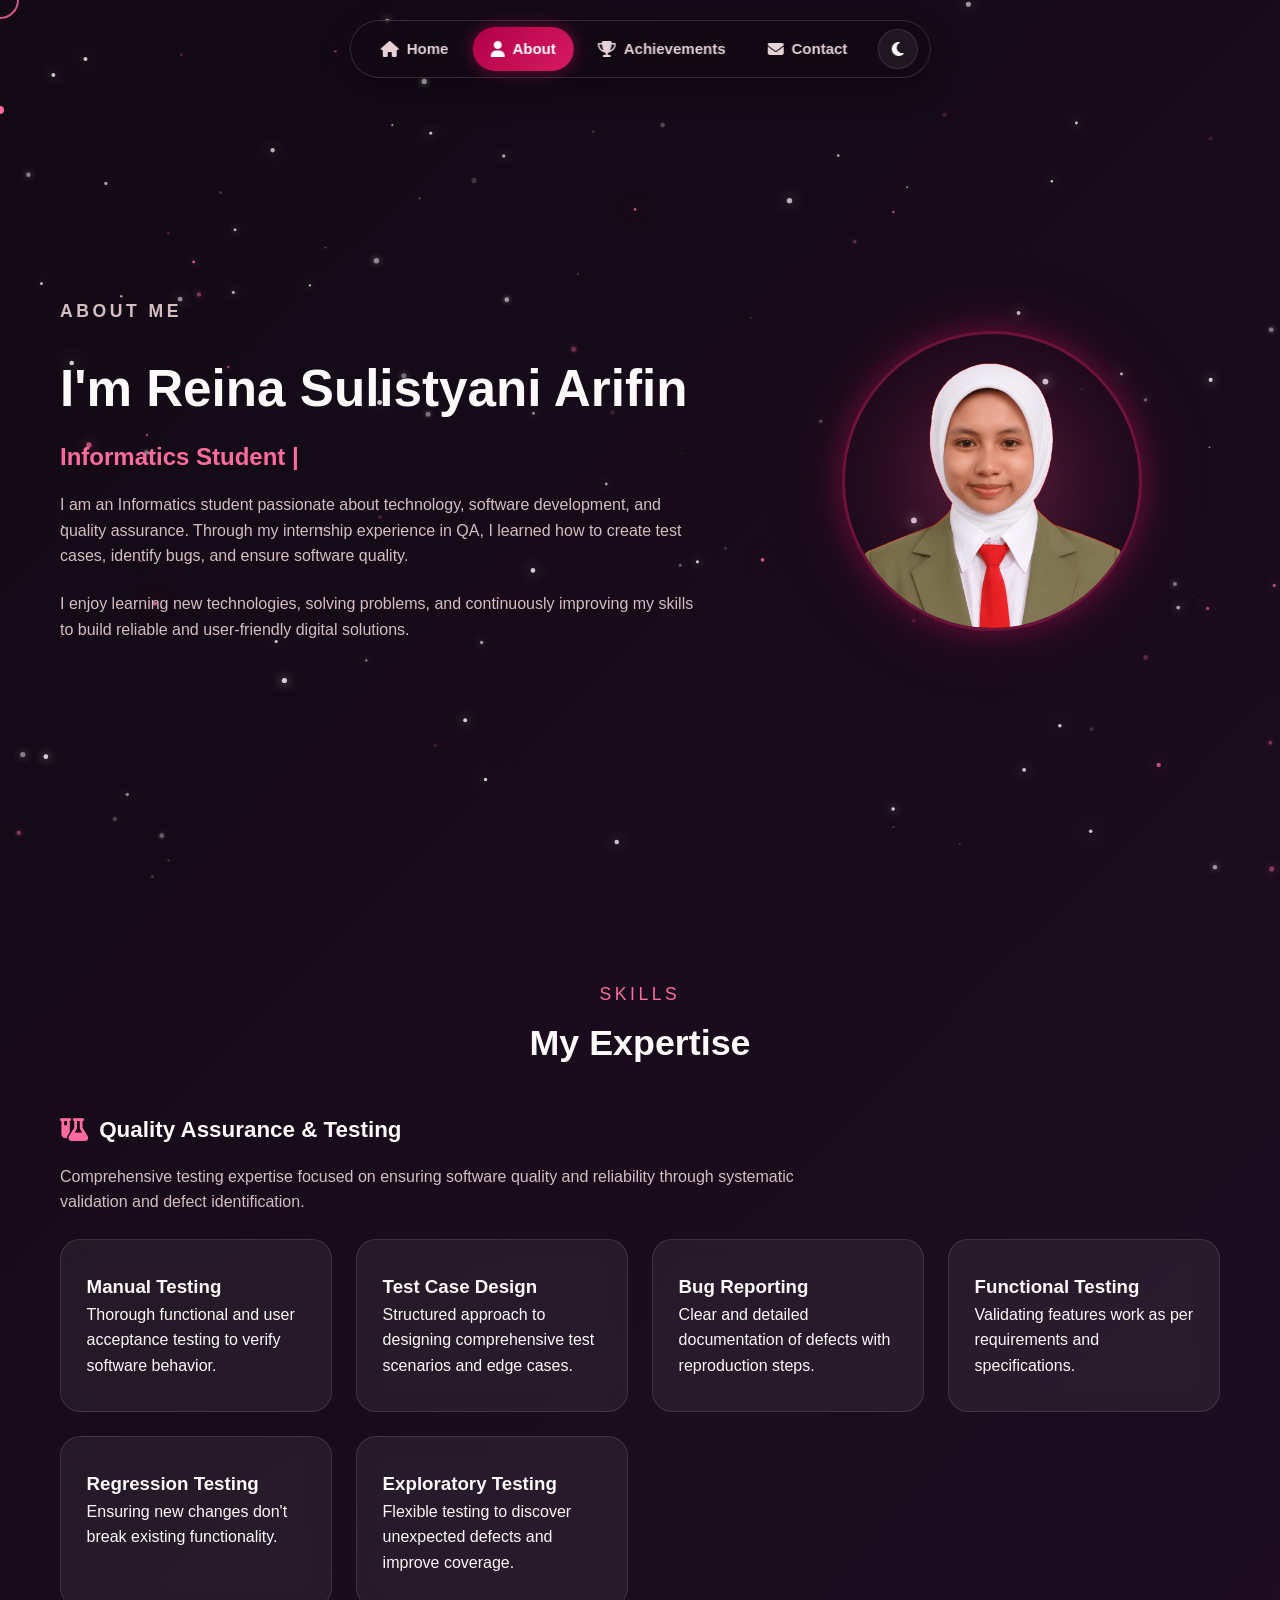
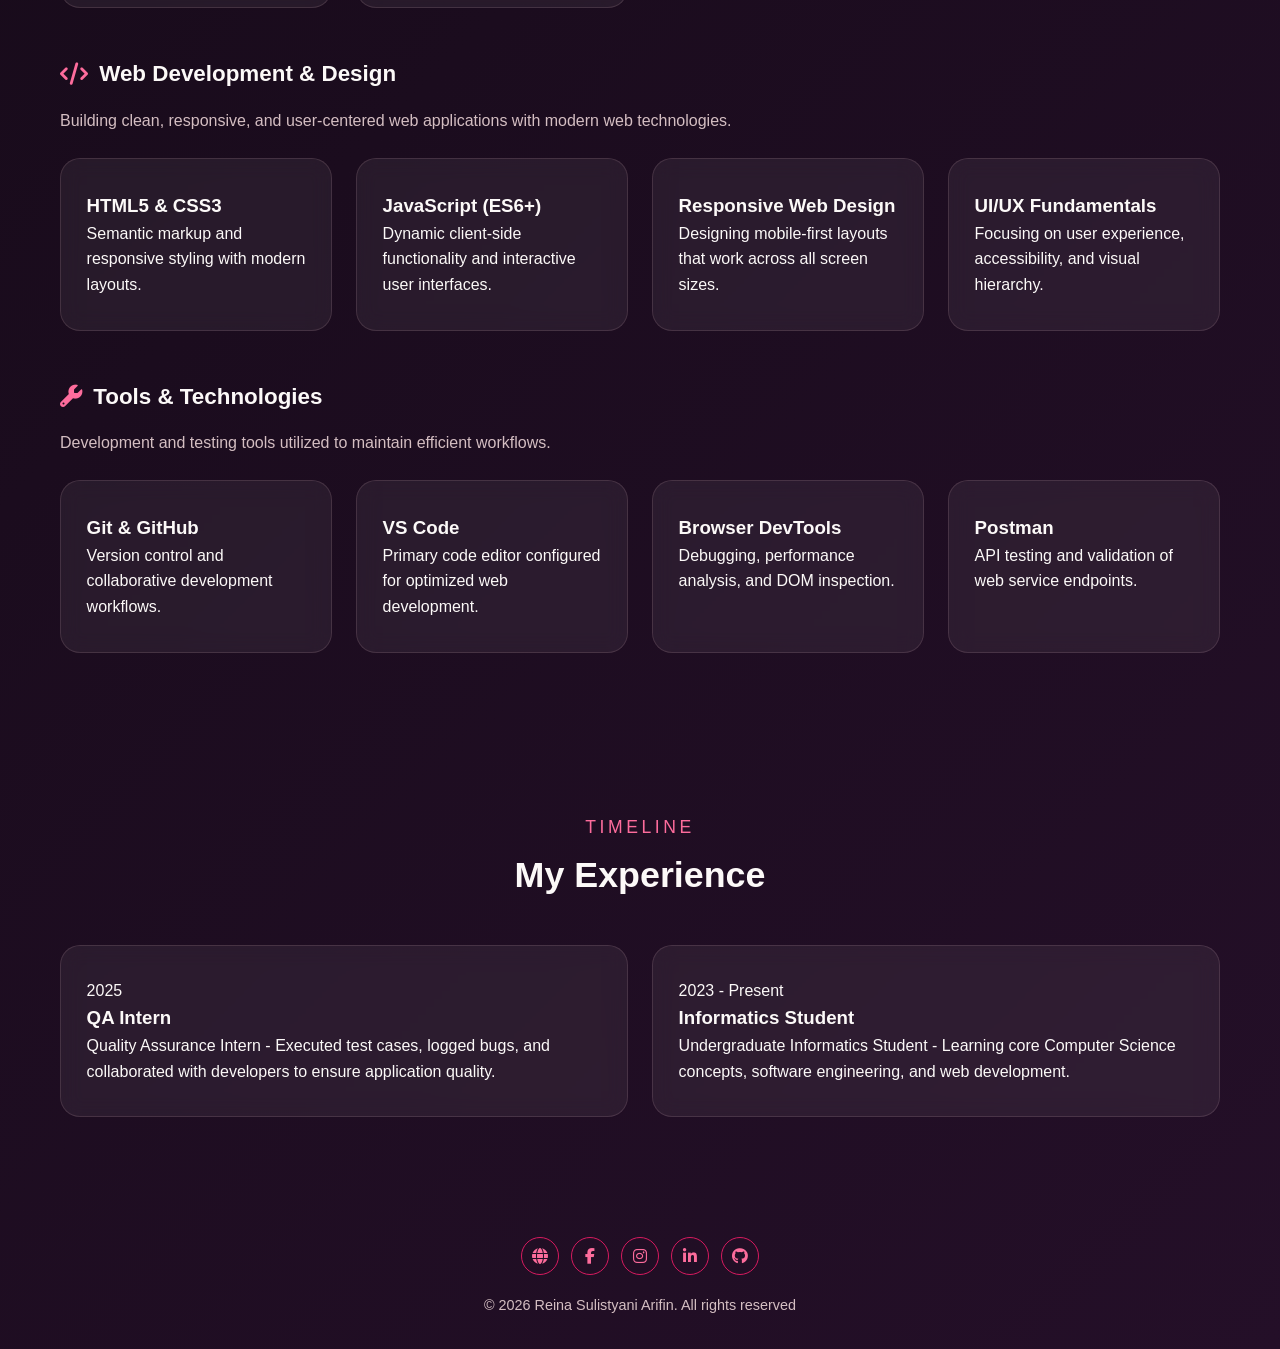
==== commit e267b3db: "style(formatting): sesuaikan gaya penulisan kode terstruktur, komentar, dan indentasi 4-spasi" ====
--- a/about.html
+++ b/about.html
@@ -3,24 +3,31 @@
 <head>
     <meta charset="UTF-8">
     <meta name="viewport" content="width=device-width, initial-scale=1.0">
-    <title>Reina Sulistyani Arifin</title>
-    <link rel="icon" type="image" href="src/image/logo.png">
-    <meta name="description" content="Portofolio web sederhana untuk menampilkan biodata, skill, proyek, dan kontak.">
+    <title>About Me - Reina Sulistyani Arifin</title>
+    <link rel="icon" type="image/png" href="src/image/logo.png">
+    <meta name="description" content="Informasi mengenai profil, latar belakang pendidikan, keahlian QA, dan skill Reina Sulistyani Arifin.">
+
+    <!-- CSS STYLESHEETS -->
     <link rel="stylesheet" href="src/css/style.css">
+    <link rel="stylesheet" href="src/css/cursor.css">
     <link rel="stylesheet" href="src/css/typing.css">
-    <link rel="stylesheet" href="src/css/cursor.css">
     <link rel="stylesheet" href="src/css/tablet.css">
     <link rel="stylesheet" href="src/css/mobile.css">
+    <link rel="stylesheet" href="src/css/responsive.css">
+
+    <!-- FONT AWESOME ICONS -->
     <link rel="stylesheet" href="https://cdnjs.cloudflare.com/ajax/libs/font-awesome/6.7.2/css/all.min.css">
-    <link rel="stylesheet" href="src/css/responsive.css">
 </head>
 
 <body>
+    <!-- MOUSE CURSOR & PROGRESS -->
     <div class="cursor-dot"></div>
     <div class="cursor-outline"></div>
     <div id="scroll-progress"></div>
     <canvas id="stars"></canvas>
-    <header id="about" class="hero">
+
+    <!-- HERO & NAVIGATION SECTION -->
+    <header class="hero">
         <nav class="navbar">
             <div class="nav-links">
                 <a href="index.html" class="nav-link">
@@ -54,26 +61,27 @@
                     <span id="typing"></span>
                     <span class="cursor">|</span>
                 </h2>
-                    <p>I am an Informatics student passionate about technology, software development, and quality assurance. Through my internship experience in QA, I learned how to create test cases, identify bugs, and ensure software quality.</p>
-                    <p>I enjoy learning new technologies, solving problems, and continuously improving my skills to build reliable and user-friendly digital solutions.</p>   
-                </div>
-                <div class="avatar">
-                    <img src="src/image/rein.png" alt="Foto Profil">
-                </div>
+                <p>I am an Informatics student passionate about technology, software development, and quality assurance. Through my internship experience in QA, I learned how to create test cases, identify bugs, and ensure software quality.</p>
+                <p>I enjoy learning new technologies, solving problems, and continuously improving my skills to build reliable and user-friendly digital solutions.</p>   
+            </div>
+            <div class="avatar">
+                <img src="src/image/rein.png" alt="Foto Profil Reina">
             </div>
         </section>
     </header>
 
+    <!-- MAIN CONTENT SECTION -->
     <main>
+        <!-- EXPERTISE & SKILLS SECTION -->
         <section id="skills" class="section">
             <div class="section-title">
                 <p>SKILLS</p>
                 <h2>My Expertise</h2>
             </div>
             
-            <!-- Testing Skills Category -->
+            <!-- Quality Assurance & Testing Category -->
             <div style="margin-bottom: 3rem;">
-                <h3 style="font-size: 1.4rem; color: white; margin-bottom: 1rem; display: flex; align-items: center; gap: 0.7rem;">
+                <h3 style="font-size: 1.4rem; color: var(--text); margin-bottom: 1rem; display: flex; align-items: center; gap: 0.7rem;">
                     <i class="fa-solid fa-flask-vial" style="color: var(--accent);"></i> Quality Assurance & Testing
                 </h3>
                 <p style="color: var(--muted); margin-bottom: 1.5rem; max-width: 800px;">Comprehensive testing expertise focused on ensuring software quality and reliability through systematic validation and defect identification.</p>
@@ -105,109 +113,93 @@
                 </div>
             </div>
 
-            <!-- Programming Skills Category -->
+            <!-- Web Development & Design Category -->
             <div style="margin-bottom: 3rem;">
-                <h3 style="font-size: 1.4rem; color: white; margin-bottom: 1rem; display: flex; align-items: center; gap: 0.7rem;">
-                    <i class="fa-solid fa-code" style="color: var(--accent);"></i> Programming Languages
+                <h3 style="font-size: 1.4rem; color: var(--text); margin-bottom: 1rem; display: flex; align-items: center; gap: 0.7rem;">
+                    <i class="fa-solid fa-code" style="color: var(--accent);"></i> Web Development & Design
                 </h3>
-                <p style="color: var(--muted); margin-bottom: 1.5rem; max-width: 800px;">Strong foundation in multiple programming languages with practical experience in web development and systems programming.</p>
+                <p style="color: var(--muted); margin-bottom: 1.5rem; max-width: 800px;">Building clean, responsive, and user-centered web applications with modern web technologies.</p>
                 <div class="skill-grid">
                     <article class="skill-card">
-                        <h3>C</h3>
-                        <p>System programming and fundamental algorithm implementation.</p>
-                    </article>
-                    <article class="skill-card">
-                        <h3>C++</h3>
-                        <p>Object-oriented programming and advanced data structures.</p>
-                    </article>
-                    <article class="skill-card">
-                        <h3>SQL</h3>
-                        <p>Database querying, design, and data manipulation.</p>
+                        <h3>HTML5 & CSS3</h3>
+                        <p>Semantic markup and responsive styling with modern layouts.</p>
+                    </article>
+                    <article class="skill-card">
+                        <h3>JavaScript (ES6+)</h3>
+                        <p>Dynamic client-side functionality and interactive user interfaces.</p>
+                    </article>
+                    <article class="skill-card">
+                        <h3>Responsive Web Design</h3>
+                        <p>Designing mobile-first layouts that work across all screen sizes.</p>
+                    </article>
+                    <article class="skill-card">
+                        <h3>UI/UX Fundamentals</h3>
+                        <p>Focusing on user experience, accessibility, and visual hierarchy.</p>
                     </article>
                 </div>
             </div>
 
             <!-- Tools & Technologies Category -->
-            <div style="margin-bottom: 3rem;">
-                <h3 style="font-size: 1.4rem; color: white; margin-bottom: 1rem; display: flex; align-items: center; gap: 0.7rem;">
-                    <i class="fa-solid fa-hammer" style="color: var(--accent);"></i> Tools & Technologies
+            <div>
+                <h3 style="font-size: 1.4rem; color: var(--text); margin-bottom: 1rem; display: flex; align-items: center; gap: 0.7rem;">
+                    <i class="fa-solid fa-wrench" style="color: var(--accent);"></i> Tools & Technologies
                 </h3>
-                <p style="color: var(--muted); margin-bottom: 1.5rem; max-width: 800px;">Proficiency with industry-standard tools used in development and quality assurance workflows.</p>
+                <p style="color: var(--muted); margin-bottom: 1.5rem; max-width: 800px;">Development and testing tools utilized to maintain efficient workflows.</p>
                 <div class="skill-grid">
                     <article class="skill-card">
-                        <h3>Git</h3>
-                        <p>Version control and collaborative development management.</p>
-                    </article>
-                    <article class="skill-card">
-                        <h3>GitHub</h3>
-                        <p>Repository hosting and team collaboration platform.</p>
+                        <h3>Git & GitHub</h3>
+                        <p>Version control and collaborative development workflows.</p>
                     </article>
                     <article class="skill-card">
                         <h3>VS Code</h3>
-                        <p>Modern code editor with extensive development capabilities.</p>
-                    </article>
-                    <article class="skill-card">
-                        <h3>Figma</h3>
-                        <p>UI/UX design and prototyping collaboration platform.</p>
-                    </article>
-                    <article class="skill-card">
-                        <h3>ClickUp</h3>
-                        <p>Project management & task management</p>
+                        <p>Primary code editor configured for optimized web development.</p>
+                    </article>
+                    <article class="skill-card">
+                        <h3>Browser DevTools</h3>
+                        <p>Debugging, performance analysis, and DOM inspection.</p>
+                    </article>
+                    <article class="skill-card">
+                        <h3>Postman</h3>
+                        <p>API testing and validation of web service endpoints.</p>
                     </article>
                 </div>
             </div>
-
-            <!-- Soft Skills Category -->
-            <div>
-                <h3 style="font-size: 1.4rem; color: white; margin-bottom: 1rem; display: flex; align-items: center; gap: 0.7rem;">
-                    <i class="fa-solid fa-heart" style="color: var(--accent);"></i> Soft Skills
-                </h3>
-                <p style="color: var(--muted); margin-bottom: 1.5rem; max-width: 800px;">Essential interpersonal and professional abilities that drive success in collaborative environments.</p>
-                <div class="skill-grid">
-                    <article class="skill-card">
-                        <h3>Problem Solving</h3>
-                        <p>Analytical approach to finding creative and practical solutions.</p>
-                    </article>
-                    <article class="skill-card">
-                        <h3>Communication</h3>
-                        <p>Clear articulation of ideas and technical concepts to stakeholders.</p>
-                    </article>
-                    <article class="skill-card">
-                        <h3>Teamwork</h3>
-                        <p>Effective collaboration and synergy with cross-functional teams.</p>
-                    </article>
-                    <article class="skill-card">
-                        <h3>Time Management</h3>
-                        <p>Prioritization and efficient task completion under deadlines.</p>
-                    </article>
-                    <article class="skill-card">
-                        <h3>Fast Learner</h3>
-                        <p>Quick adaptation to new technologies and methodologies.</p>
-                    </article>
-                    <article class="skill-card">
-                        <h3>Critical Thinking</h3>
-                        <p>Logical analysis and evaluation of complex scenarios.</p>
-                    </article>
-                </div>
+        </section>
+
+        <!-- EXPERIENCE TIMELINE SECTION -->
+        <section id="experience" class="section">
+            <div class="section-title">
+                <p>TIMELINE</p>
+                <h2>My Experience</h2>
+            </div>
+            <div class="skill-grid">
+                <article class="skill-card">
+                    <span class="achievement-year">2025</span>
+                    <h3>QA Intern</h3>
+                    <p>Quality Assurance Intern - Executed test cases, logged bugs, and collaborated with developers to ensure application quality.</p>
+                </article>
+                <article class="skill-card">
+                    <span class="achievement-year">2023 - Present</span>
+                    <h3>Informatics Student</h3>
+                    <p>Undergraduate Informatics Student - Learning core Computer Science concepts, software engineering, and web development.</p>
+                </article>
             </div>
         </section>
     </main>
 
+    <!-- FOOTER SECTION -->
     <footer>
         <div class="social-icons">
-            <a href="#">
-                <i class="fa-solid fa-globe"></i></a>
-            <a href="https://www.facebook.com/reina.arifin.7" target="_blank">
-                <i class="fa-brands fa-facebook-f"></i></a>
-            <a href="https://www.instagram.com/reinasulistyani/" target="_blank">
-                <i class="fa-brands fa-instagram"></i></a>
-            <a href="https://www.linkedin.com/in/reinasulistyaniarifin" target="_blank">
-                <i class="fa-brands fa-linkedin-in"></i></a>
-            <a href="https://github.com/ryeinsky" target="_blank">
-                <i class="fa-brands fa-github"></i></a>
+            <a href="#" title="Website"><i class="fa-solid fa-globe"></i></a>
+            <a href="https://www.facebook.com/reina.arifin.7" target="_blank" title="Facebook"><i class="fa-brands fa-facebook-f"></i></a>
+            <a href="https://www.instagram.com/reinasulistyani/" target="_blank" title="Instagram"><i class="fa-brands fa-instagram"></i></a>
+            <a href="https://www.linkedin.com/in/reinasulistyaniarifin" target="_blank" title="LinkedIn"><i class="fa-brands fa-linkedin-in"></i></a>
+            <a href="https://github.com/ryeinsky" target="_blank" title="GitHub"><i class="fa-brands fa-github"></i></a>
         </div>
         <p>© 2026 Reina Sulistyani Arifin. All rights reserved</p>
     </footer>
+
+    <!-- JAVASCRIPT SCRIPTS -->
     <script src="src/js/theme.js"></script>
     <script src="src/js/transition.js"></script>
     <script src="src/js/reveal.js"></script>
--- a/src/css/style.css
+++ b/src/css/style.css
@@ -1,3 +1,6 @@
+/* ==========================================================
+   GLOBAL DESIGN SYSTEM & CSS VARIABLES
+   ========================================================== */
 :root {
     --bg: #120914;
     --bg-soft: #1c0e20;
@@ -10,7 +13,9 @@
     --card-shadow: 0 10px 30px rgba(0, 0, 0, 0.2);
 }
 
-/* LIGHT MODE THEME OVERRIDES */
+/* ==========================================================
+   LIGHT MODE THEME OVERRIDES
+   ========================================================== */
 body.light-mode {
     --bg: #fff9fb;
     --bg-soft: #f9ecf2;
@@ -87,6 +92,9 @@
     color: #2b141e;
 }
 
+/* ==========================================================
+   RESET & BASE STYLES
+   ========================================================== */
 * {
     box-sizing: border-box;
     margin: 0;
@@ -115,7 +123,9 @@
     height: auto;
 }
 
-/* UNIFIED CONTAINER ALIGNMENT SYSTEM */
+/* ==========================================================
+   UNIFIED CONTAINER ALIGNMENT SYSTEM
+   ========================================================== */
 .container,
 .hero-content,
 .section,
@@ -129,6 +139,9 @@
     box-sizing: border-box;
 }
 
+/* ==========================================================
+   HERO & FLOATING NAVBAR STYLING
+   ========================================================== */
 .hero {
     min-height: calc(100vh - 110px);
     padding-bottom: 3rem;
@@ -205,6 +218,9 @@
     box-shadow: 0 0 18px rgba(216, 27, 96, 0.45);
 }
 
+/* ==========================================================
+   THEME TOGGLE BUTTON STYLING
+   ========================================================== */
 .theme-toggle-btn {
     width: 40px;
     height: 40px;
@@ -229,7 +245,6 @@
     transform: scale(1.08);
 }
 
-/* STRICT TOGGLE ICON VISIBILITY - PREVENTS STACKING */
 .theme-toggle-btn .icon-sun {
     display: none !important;
 }
@@ -247,6 +262,9 @@
     display: none !important;
 }
 
+/* ==========================================================
+   HERO TYPOGRAPHY & BUTTONS
+   ========================================================== */
 .eyebrow {
     color: var(--accent);
     font-weight: 600;
@@ -346,6 +364,9 @@
     box-shadow: 0 0 15px rgba(216, 27, 96, .5), 0 0 35px rgba(216, 27, 96, .3);
 }
 
+/* ==========================================================
+   AVATAR PROFILE IMAGE
+   ========================================================== */
 .avatar,
 .hero-avatar {
     position: relative;
@@ -403,6 +424,9 @@
     align-items: center;
 }
 
+/* ==========================================================
+   SECTIONS & CARDS SYSTEM
+   ========================================================== */
 .section {
     padding: 5rem 0;
     opacity: 1;
@@ -491,6 +515,9 @@
     width: 100%;
 }
 
+/* ==========================================================
+   FLOATING CERTIFICATE PREVIEW
+   ========================================================== */
 .preview-container {
     position: fixed;
     display: none;
@@ -519,6 +546,9 @@
     object-fit: cover;
 }
 
+/* ==========================================================
+   CONTACT PAGE & FORM STYLING
+   ========================================================== */
 .contact-container {
     display: grid;
     grid-template-columns: 1fr 1fr;
@@ -629,6 +659,9 @@
     min-height: 140px;
 }
 
+/* ==========================================================
+   FOOTER STYLING
+   ========================================================== */
 footer {
     padding: 2.5rem 0 2rem;
     text-align: center;
@@ -670,6 +703,9 @@
     margin-top: 0.4rem;
 }
 
+/* ==========================================================
+   BACKGROUND CANVAS & SCROLL PROGRESS
+   ========================================================== */
 #stars {
     position: fixed;
     inset: 0;
@@ -690,6 +726,9 @@
     box-shadow: 0 0 12px rgba(216, 27, 96, .7), 0 0 25px rgba(253, 108, 156, .5);
 }
 
+/* ==========================================================
+   POPUP MODAL STYLING
+   ========================================================== */
 .popup {
     position: fixed;
     inset: 0;
--- a/src/css/mobile.css
+++ b/src/css/mobile.css
@@ -1,4 +1,183 @@
 /* ======================================================
+<<<<<<< HEAD
+   MOBILE RESPONSIVE
+   Screen <= 768px
+====================================================== */
+
+@media screen and (max-width: 768px) {
+
+    /* ===========================
+       RESET
+    =========================== */
+
+    html {
+        font-size: 14px;
+        scroll-behavior: smooth;
+    }
+
+    body {
+        overflow-x: hidden;
+        padding: 0;
+    }
+
+    body.loading {
+        overflow: hidden;
+        height: 100vh;
+        touch-action: none;
+    }
+
+    * {
+        cursor: auto !important;
+    }
+
+    img {
+        max-width: 100%;
+        height: auto;
+        display: block;
+    }
+
+    /* Hide custom cursor on touch devices */
+    .cursor-dot,
+    .cursor-outline,
+    .spark {
+        display: none !important;
+    }
+
+    /* Loading */
+    .loading-screen {
+        position: fixed;
+        inset: 0;
+        overflow: hidden;
+        touch-action: none;
+        z-index: 99999;
+    }
+
+
+    /* ===========================
+       NAVBAR
+    =========================== */
+
+    .navbar {
+        position: fixed;
+
+        top: 12px;
+        left: 50%;
+        transform: translateX(-50%);
+
+        width: fit-content;
+        max-width: calc(100% - 24px);
+
+        padding: 7px 9px;
+
+        display: flex;
+        justify-content: center;
+        align-items: center;
+
+        background: rgba(15, 23, 42, .78);
+        backdrop-filter: blur(18px);
+
+        border: 1px solid rgba(255, 255, 255, .08);
+        border-radius: 999px;
+
+        box-shadow:
+            0 10px 30px rgba(0, 0, 0, .25);
+
+        z-index: 9999;
+    }
+
+    .nav-links {
+        display: flex;
+        align-items: center;
+        gap: 4px;
+
+        flex-wrap: nowrap;
+    }
+
+    .nav-link {
+        width: 42px;
+        height: 42px;
+
+        display: flex;
+        justify-content: center;
+        align-items: center;
+
+        padding: 0;
+
+        flex-shrink: 0;
+
+        border-radius: 50%;
+
+        font-size: 15px;
+    }
+
+    .nav-link span {
+        display: none;
+    }
+
+    .nav-link i {
+        font-size: 15px;
+    }
+
+    /* Remove hover movement on mobile */
+
+    .nav-link:hover {
+        transform: none;
+    }
+
+
+    /* ===========================
+       HERO
+    =========================== */
+
+    .hero {
+        min-height: 100vh;
+
+        padding-top: 120px;
+        padding-bottom: 60px;
+    }
+
+    .hero-content {
+        width: min(100%, calc(100% - 32px));
+
+        display: flex;
+        flex-direction: column;
+
+        align-items: center;
+        justify-content: center;
+
+        text-align: center;
+
+        gap: 2rem;
+
+        margin: auto;
+    }
+
+    /* Profile image */
+
+    .hero-avatar {
+        order: 1;
+
+        width: 180px;
+        height: 180px;
+
+        margin: 0 auto;
+    }
+
+    .hero-avatar::before {
+        inset: -10px;
+    }
+
+    .hero-text {
+        order: 2;
+
+        width: 100%;
+        max-width: 100%;
+    }
+
+    .hero-text h1 {
+        font-size: 2.2rem;
+        line-height: 1.15;
+=======
    MOBILE & SMALL SCREENS (<= 768px)
    ====================================================== */
 @media screen and (max-width: 768px) {
@@ -68,10 +247,85 @@
     .hero-text h1 {
         font-size: 2rem;
         line-height: 1.25;
+>>>>>>> 8735e5a68fb3e4e2d9af807d5cb7655310dacef8
     }
 
     .hero-text h2 {
         font-size: 1.1rem;
+<<<<<<< HEAD
+        margin-top: .6rem;
+    }
+
+    .hero-text p {
+        max-width: 520px;
+
+        margin: 1rem auto;
+
+        font-size: .95rem;
+        line-height: 1.8;
+    }
+
+
+    /* ===========================
+       HERO BUTTONS
+    =========================== */
+
+    .cta-buttons {
+        display: flex;
+
+        justify-content: center;
+        align-items: center;
+
+        flex-wrap: wrap;
+
+        gap: .8rem;
+
+        width: 100%;
+    }
+
+    .cta-buttons .btn {
+        width: auto;
+
+        min-width: 135px;
+        max-width: 170px;
+
+        padding: 12px 20px;
+
+        justify-content: center;
+    }
+
+
+    /* ===========================
+       SOCIAL ICONS
+    =========================== */
+
+    .social-icons {
+        display: flex;
+
+        justify-content: center;
+        align-items: center;
+
+        flex-wrap: wrap;
+
+        gap: .8rem;
+
+        margin-top: 1.5rem;
+    }
+
+
+    /* ===========================
+       SECTION
+    =========================== */
+
+    .section {
+        width: min(100%, calc(100% - 32px));
+
+        margin: auto;
+
+        padding: 70px 0;
+
+        scroll-margin-top: 90px;
+=======
         line-height: 1.3;
     }
 
@@ -101,10 +355,264 @@
 
     .section {
         padding: 45px 0;
+>>>>>>> 8735e5a68fb3e4e2d9af807d5cb7655310dacef8
     }
 
     .section-title {
         text-align: center;
+<<<<<<< HEAD
+
+        margin-bottom: 2rem;
+    }
+
+    .section-title p {
+        font-size: .9rem;
+    }
+
+    .section-title h2 {
+        font-size: 1.8rem;
+    }
+
+
+    /* ===========================
+       ABOUT
+    =========================== */
+
+    .about-grid {
+        display: flex;
+
+        flex-direction: column;
+
+        align-items: center;
+
+        text-align: center;
+
+        gap: 2rem;
+    }
+
+    .avatar {
+        width: 180px;
+        height: 180px;
+
+        margin: auto;
+    }
+
+    .about-content {
+        width: 100%;
+    }
+
+    .about-content p {
+        font-size: .95rem;
+        line-height: 1.8;
+    }
+
+    .info-list {
+        width: 100%;
+
+        display: flex;
+        flex-direction: column;
+
+        gap: 1rem;
+
+        margin-top: 1.5rem;
+    }
+
+    .info-list li {
+        justify-content: center;
+    }
+
+
+    /* ===========================
+       SKILLS
+    =========================== */
+
+    .skill-grid {
+        display: grid;
+
+        grid-template-columns:
+            repeat(2, minmax(0, 1fr));
+
+        gap: 1rem;
+
+        align-items: stretch;
+    }
+
+    .skill-card {
+        padding: 1.2rem;
+
+        display: flex;
+
+        flex-direction: column;
+
+        justify-content: center;
+        align-items: center;
+
+        text-align: center;
+
+        border-radius: 18px;
+
+        min-height: 180px;
+    }
+
+    .skill-card i {
+        font-size: 2rem;
+
+        margin-bottom: .8rem;
+    }
+
+    .skill-card h3 {
+        font-size: 1rem;
+
+        margin-bottom: .4rem;
+    }
+
+    .skill-card p {
+        font-size: .85rem;
+
+        line-height: 1.6;
+    }
+
+
+    /* ===========================
+       ACHIEVEMENT
+    =========================== */
+
+    .achievement-grid {
+        display: grid;
+
+        grid-template-columns:
+            repeat(2, minmax(0, 1fr));
+
+        gap: 1rem;
+    }
+
+    .achievement-card {
+        padding: 1.2rem;
+
+        display: flex;
+
+        flex-direction: column;
+
+        border-radius: 18px;
+
+        min-height: 220px;
+    }
+
+    .achievement-year {
+        align-self: flex-start;
+
+        font-size: .75rem;
+
+        padding: .35rem .7rem;
+
+        margin-bottom: .8rem;
+    }
+
+    .achievement-card h3 {
+        font-size: 1rem;
+
+        margin-bottom: .6rem;
+    }
+
+    .achievement-card p {
+        font-size: .85rem;
+
+        line-height: 1.6;
+
+        flex: 1;
+    }
+
+    .certificate-btn {
+        margin-top: 1rem;
+
+        width: 100%;
+
+        justify-content: center;
+    }
+
+
+    /* ===========================
+       WORK
+    =========================== */
+
+    .work-grid {
+        display: grid;
+
+        grid-template-columns: 1fr;
+
+        gap: 1.3rem;
+    }
+
+    .work-card {
+        padding: 1.3rem;
+
+        border-radius: 18px;
+    }
+
+    .work-card img {
+        width: 100%;
+
+        border-radius: 14px;
+
+        object-fit: cover;
+    }
+
+    .work-card h3 {
+        margin-top: 1rem;
+
+        font-size: 1.1rem;
+    }
+
+    .work-card p {
+        margin-top: .6rem;
+
+        font-size: .9rem;
+
+        line-height: 1.7;
+    }
+
+    .work-links {
+        display: flex;
+
+        justify-content: center;
+
+        flex-wrap: wrap;
+
+        gap: .8rem;
+
+        margin-top: 1rem;
+    }
+
+    .work-links .btn {
+        min-width: 120px;
+    }
+
+
+    /* ===========================
+       CONTACT
+    =========================== */
+
+    .contact-container {
+        display: grid;
+
+        grid-template-columns: 1fr;
+
+        gap: 2rem;
+    }
+
+    .contact-intro {
+        text-align: center;
+
+        max-width: 100%;
+    }
+
+    .contact-intro p {
+        font-size: .95rem;
+
+        line-height: 1.8;
+    }
+
+=======
         margin-bottom: 1.8rem;
     }
 
@@ -144,10 +652,264 @@
         gap: 2rem;
     }
 
+>>>>>>> 8735e5a68fb3e4e2d9af807d5cb7655310dacef8
     .contact-info {
         text-align: center;
     }
 
+<<<<<<< HEAD
+    .contact-info ul {
+        display: flex;
+
+        flex-direction: column;
+
+        gap: 1rem;
+    }
+
+    .contact-info li {
+        justify-content: center;
+    }
+
+    .contact-form {
+        width: 100%;
+    }
+
+    .form-group {
+        margin-bottom: 1rem;
+    }
+
+    .form-group input,
+    .form-group textarea {
+        width: 100%;
+
+        padding: .9rem 1rem;
+
+        font-size: .95rem;
+    }
+
+    .form-group textarea {
+        resize: vertical;
+
+        min-height: 140px;
+    }
+
+    .contact-form .btn {
+        display: flex;
+
+        margin: auto;
+
+        max-width: 220px;
+    }
+
+
+    /* ===========================
+       FOOTER
+    =========================== */
+
+    footer {
+        width: min(100%, calc(100% - 32px));
+
+        margin: auto;
+
+        padding: 3rem 0 2rem;
+
+        text-align: center;
+    }
+
+    footer p {
+        font-size: .85rem;
+
+        line-height: 1.8;
+    }
+
+    footer .social-icons {
+        justify-content: center;
+
+        margin-top: 1.5rem;
+    }
+
+
+    /* ===========================
+       TOUCH DEVICE
+    =========================== */
+
+    .nav-link:hover,
+    .btn:hover,
+    .skill-card:hover,
+    .achievement-card:hover,
+    .work-card:hover,
+    .hero-avatar:hover,
+    .avatar:hover,
+    .social-icons a:hover,
+    .certificate-btn:hover {
+        transform: none !important;
+
+        scale: 1 !important;
+
+        box-shadow: none !important;
+
+        filter: none !important;
+    }
+
+    .nav-link::before,
+    .nav-link::after,
+    .skill-card::before,
+    .achievement-card::before,
+    .work-card::before,
+    .hero-avatar::before {
+        animation: none !important;
+    }
+}
+
+
+/* ======================================================
+   SMALL PHONE
+   Screen <= 480px
+====================================================== */
+
+@media screen and (max-width: 480px) {
+
+    html {
+        font-size: 13px;
+    }
+
+
+    /* ===========================
+       NAVBAR
+    =========================== */
+
+    .navbar {
+        width: fit-content;
+
+        max-width: calc(100% - 16px);
+
+        padding: .55rem .65rem;
+    }
+
+    .nav-links {
+        gap: .25rem;
+    }
+
+    .nav-link {
+        width: 40px;
+        height: 40px;
+
+        font-size: .9rem;
+    }
+
+    .nav-link i {
+        font-size: 14px;
+    }
+
+
+    /* ===========================
+       HERO
+    =========================== */
+
+    .hero {
+        padding-top: 105px;
+    }
+
+    .hero-avatar {
+        width: 160px;
+        height: 160px;
+    }
+
+    .hero-avatar::before {
+        inset: -8px;
+    }
+
+    .hero-text h1 {
+        font-size: 1.9rem;
+    }
+
+    .hero-text h2 {
+        font-size: 1rem;
+    }
+
+    .hero-text p {
+        font-size: .9rem;
+    }
+
+
+    /* ===========================
+       BUTTON
+    =========================== */
+
+    .cta-buttons {
+        gap: .6rem;
+    }
+
+    .cta-buttons .btn {
+        min-width: 120px;
+
+        padding: 10px 16px;
+
+        font-size: .9rem;
+    }
+
+
+    /* ===========================
+       SECTION
+    =========================== */
+
+    .section {
+        padding: 55px 0;
+    }
+
+    .section-title h2 {
+        font-size: 1.6rem;
+    }
+
+
+    /* ===========================
+       ABOUT
+    =========================== */
+
+    .avatar {
+        width: 160px;
+        height: 160px;
+    }
+
+
+    /* ===========================
+       SKILLS & ACHIEVEMENTS
+    =========================== */
+
+    .skill-grid,
+    .achievement-grid {
+        grid-template-columns: repeat(2, 1fr);
+    }
+
+    .skill-card,
+    .achievement-card,
+    .work-card {
+        padding: 1rem;
+
+        min-height: auto;
+    }
+
+
+    /* ===========================
+       WORK
+    =========================== */
+
+    .work-links {
+        flex-direction: column;
+    }
+
+    .work-links .btn {
+        width: 100%;
+    }
+
+
+    /* ===========================
+       FOOTER
+    =========================== */
+
+    footer {
+        padding: 2rem 0;
+=======
     .info-item {
         text-align: left;
     }
@@ -212,5 +974,6 @@
         width: 32px;
         height: 34px;
         font-size: 13px;
+>>>>>>> 8735e5a68fb3e4e2d9af807d5cb7655310dacef8
     }
 }
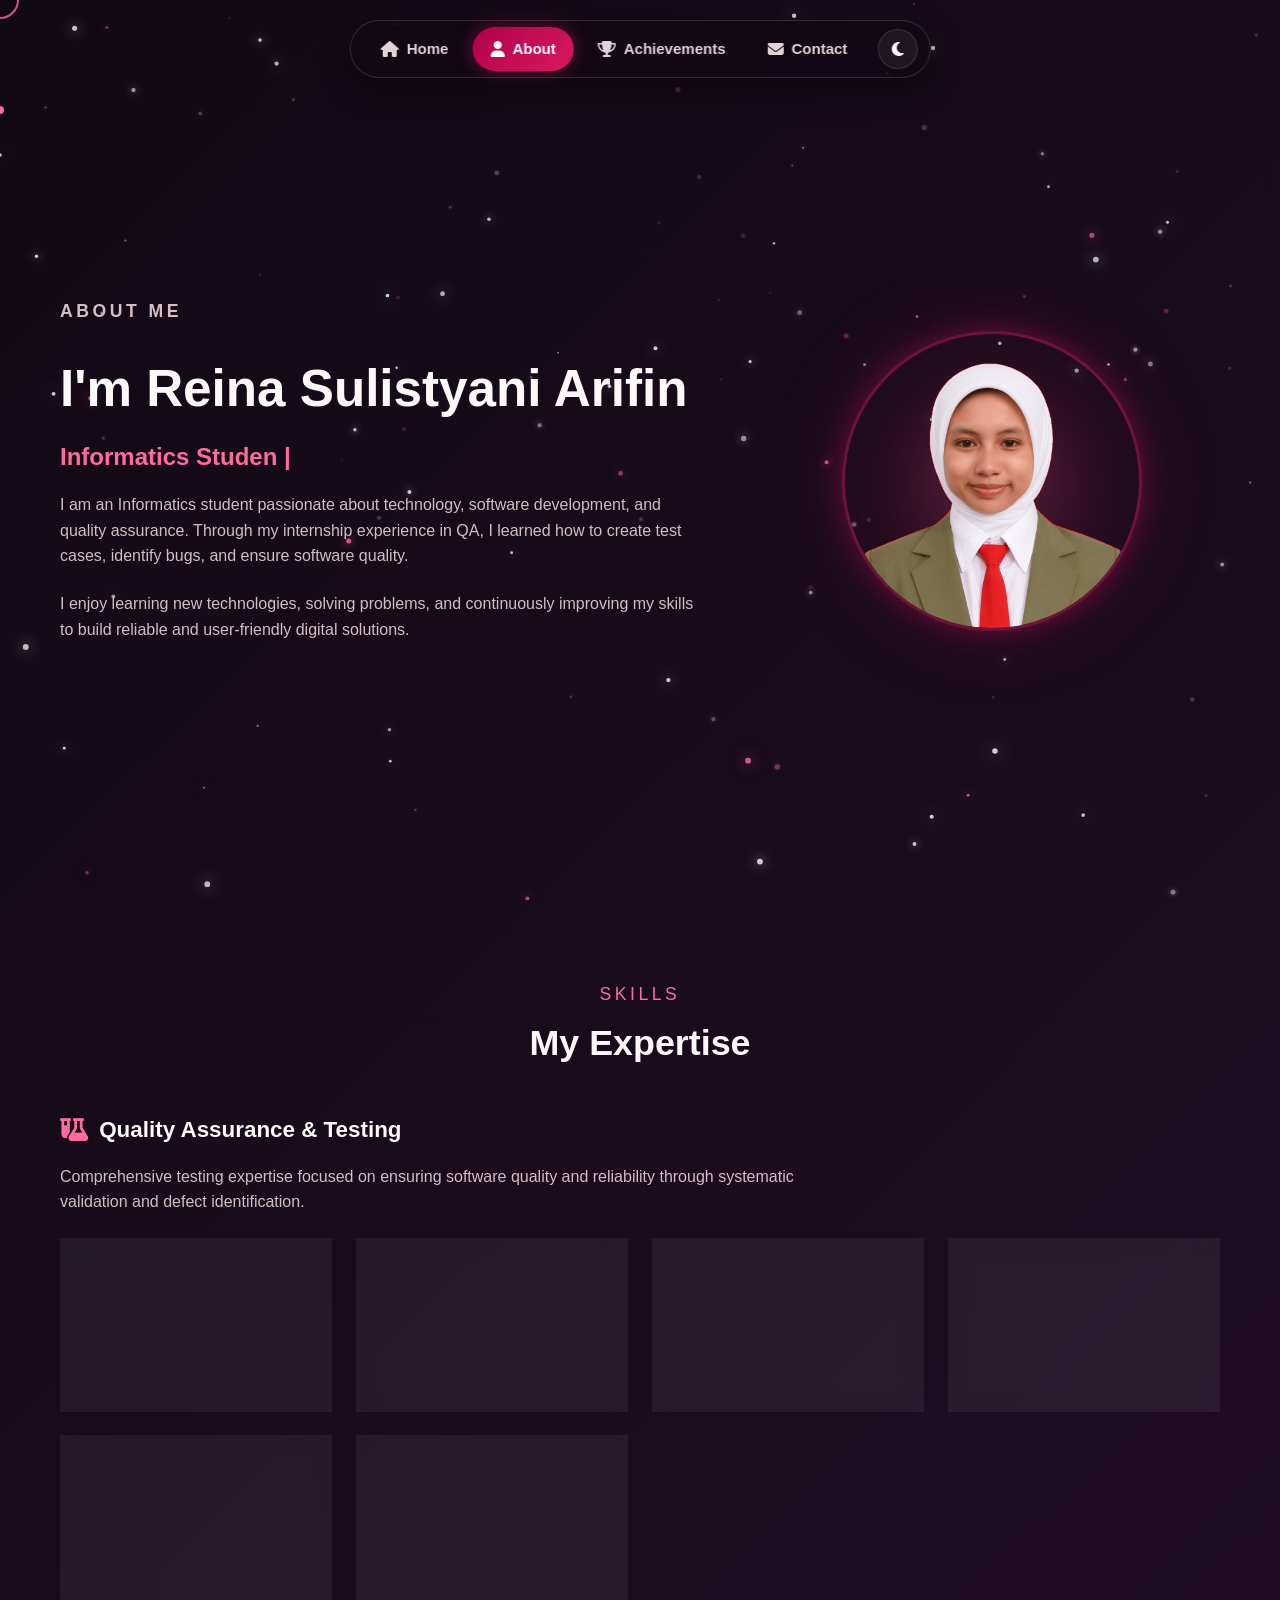
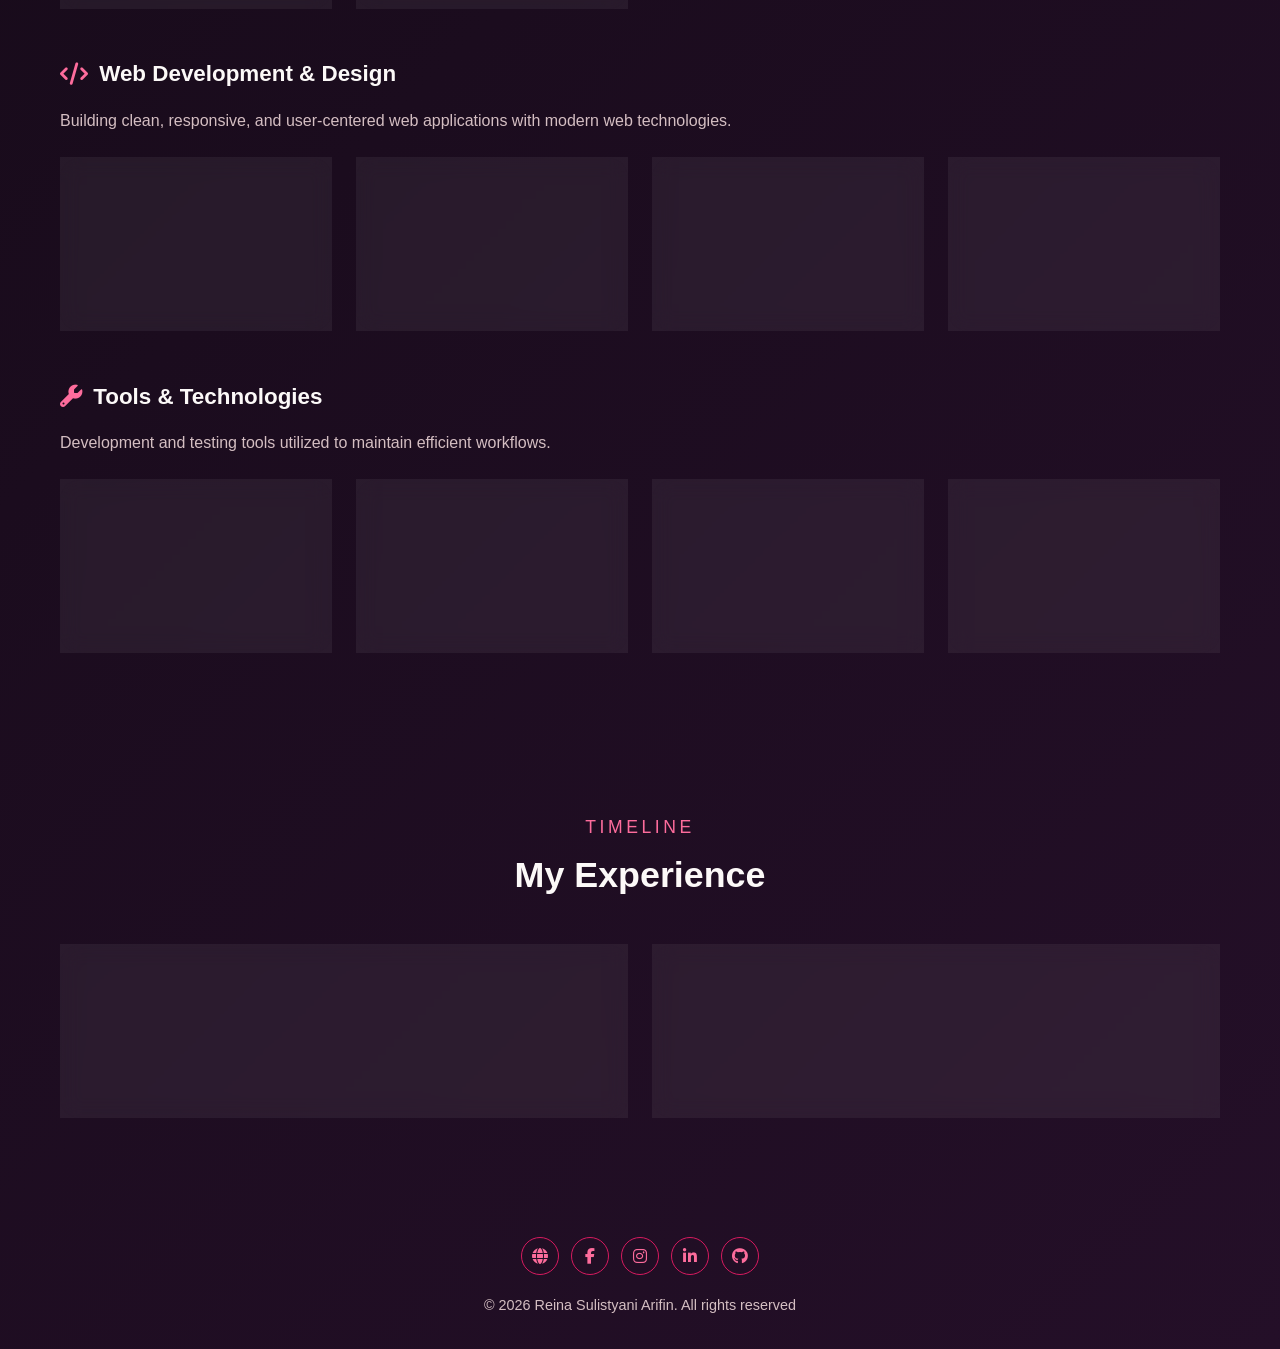
==== commit f9ae8af4: "fix(achievment): perbaikan data" ====
--- a/about.html
+++ b/about.html
@@ -179,7 +179,7 @@
                     <p>Quality Assurance Intern - Executed test cases, logged bugs, and collaborated with developers to ensure application quality.</p>
                 </article>
                 <article class="skill-card">
-                    <span class="achievement-year">2023 - Present</span>
+                    <span class="achievement-year">2025- Present</span>
                     <h3>Informatics Student</h3>
                     <p>Undergraduate Informatics Student - Learning core Computer Science concepts, software engineering, and web development.</p>
                 </article>
--- a/src/css/style.css
+++ b/src/css/style.css
@@ -507,6 +507,89 @@
     box-shadow: 0 15px 35px rgba(216, 27, 96, 0.2), 0 0 20px rgba(253, 108, 156, 0.25);
 }
 
+/* ==========================================================
+   ACHIEVEMENT CATEGORIES
+   ========================================================== */
+
+.achievement-category {
+    margin-bottom: 4rem;
+}
+
+.achievement-category:last-child {
+    margin-bottom: 0;
+}
+
+
+/* CATEGORY TITLE */
+
+.category-title {
+    display: flex;
+    align-items: center;
+    gap: 0.7rem;
+    margin-bottom: 1.5rem;
+}
+
+.category-title i {
+    color: var(--accent);
+    font-size: 1.2rem;
+}
+
+.category-title h3 {
+    margin: 0;
+    color: var(--text);
+    font-size: 1.4rem;
+    font-weight: 600;
+}
+
+
+/* ACHIEVEMENT CARD HEADER */
+
+.achievement-card .card-header {
+    display: flex;
+    align-items: flex-start;
+    justify-content: space-between;
+    gap: 1rem;
+}
+
+.achievement-card .card-header h3 {
+    margin: 0;
+    flex: 1;
+}
+
+.achievement-card .card-header > i {
+    color: var(--accent);
+    opacity: 0.5;
+    font-size: 0.9rem;
+    flex-shrink: 0;
+}
+
+
+/* ORGANIZER */
+
+.achievement-card .card-organizer {
+    margin-top: 0.8rem;
+    color: var(--text);
+    font-size: 0.95rem;
+    font-weight: 500;
+}
+
+
+/* DATE */
+
+.achievement-card .card-date {
+    margin-top: 0.25rem;
+    color: var(--muted);
+    font-size: 0.85rem;
+}
+
+
+/* DESCRIPTION */
+
+.achievement-card > p:last-child {
+    margin-top: 0.8rem;
+    line-height: 1.6;
+}
+
 .section-button {
     display: flex;
     justify-content: center;
@@ -773,4 +856,109 @@
     background: #d81b60;
     color: white;
     transition: .3s;
+}
+
+/* ==========================================================
+   SUCCESS POPUP MESSAGE
+   ========================================================== */
+   .popup {
+    position: fixed;
+    inset: 0;
+
+    display: flex;
+    justify-content: center;
+    align-items: center;
+
+    background: rgba(0, 0, 0, 0.65);
+    backdrop-filter: blur(8px);
+
+    opacity: 0;
+    visibility: hidden;
+
+    transition: all 0.3s ease;
+
+    z-index: 99999;
+}
+
+.popup.show {
+    opacity: 1;
+    visibility: visible;
+}
+
+.popup-content {
+    width: min(90%, 420px);
+
+    padding: 2rem;
+
+    text-align: center;
+
+    background: rgba(15, 23, 42, 0.95);
+
+    border: 1px solid rgba(255, 255, 255, 0.12);
+    border-radius: 20px;
+
+    box-shadow: 0 0 40px rgba(56, 189, 248, 0.15);
+
+    transform: scale(0.8);
+    transition: transform 0.3s ease;
+}
+
+.popup.show .popup-content {
+    transform: scale(1);
+}
+
+.popup-icon {
+    width: 65px;
+    height: 65px;
+
+    margin: 0 auto 1rem;
+
+    display: flex;
+    justify-content: center;
+    align-items: center;
+
+    border-radius: 50%;
+
+    background: rgba(34, 197, 94, 0.15);
+    border: 1px solid rgba(34, 197, 94, 0.4);
+
+    color: #22c55e;
+
+    font-size: 1.8rem;
+}
+
+.popup-content h3 {
+    margin-bottom: 0.7rem;
+
+    font-size: 1.5rem;
+
+    color: var(--text);
+}
+
+.popup-content p {
+    margin-bottom: 1.5rem;
+
+    color: var(--muted);
+
+    line-height: 1.6;
+}
+
+.popup-button {
+    padding: 0.7rem 1.5rem;
+
+    border: none;
+    border-radius: 10px;
+
+    background: var(--accent);
+    color: white;
+
+    font-weight: 600;
+
+    cursor: pointer;
+
+    transition: 0.3s ease;
+}
+
+.popup-button:hover {
+    transform: translateY(-2px);
 }
--- a/src/css/tablet.css
+++ b/src/css/tablet.css
@@ -57,4 +57,63 @@
         grid-template-columns: 1fr 1fr;
         gap: 2rem;
     }
+
+        /* =========================
+       CONTACT FORM
+    ========================= */
+
+    .contact-form {
+        width: 100%;
+    }
+
+    .form-group {
+        margin-bottom: 1rem;
+    }
+
+    .form-group input,
+    .form-group textarea {
+        width: 100%;
+        font-size: 0.95rem;
+    }
+
+    .form-group textarea {
+        min-height: 140px;
+    }
+
+    #contact-form .btn {
+        width: 100%;
+    }
+
+
+    /* =========================
+       SUCCESS POPUP
+    ========================= */
+
+    .popup {
+        padding: 1.5rem;
+    }
+
+    .popup-content {
+        width: min(85%, 420px);
+        padding: 1.8rem;
+    }
+
+    .popup-icon {
+        width: 60px;
+        height: 60px;
+        font-size: 1.6rem;
+    }
+
+    .popup-content h3 {
+        font-size: 1.4rem;
+    }
+
+    .popup-content p {
+        font-size: 0.95rem;
+        line-height: 1.5;
+    }
+
+    .popup-button {
+        padding: 0.7rem 1.5rem;
+    }
 }
--- a/src/css/mobile.css
+++ b/src/css/mobile.css
@@ -1,183 +1,4 @@
 /* ======================================================
-<<<<<<< HEAD
-   MOBILE RESPONSIVE
-   Screen <= 768px
-====================================================== */
-
-@media screen and (max-width: 768px) {
-
-    /* ===========================
-       RESET
-    =========================== */
-
-    html {
-        font-size: 14px;
-        scroll-behavior: smooth;
-    }
-
-    body {
-        overflow-x: hidden;
-        padding: 0;
-    }
-
-    body.loading {
-        overflow: hidden;
-        height: 100vh;
-        touch-action: none;
-    }
-
-    * {
-        cursor: auto !important;
-    }
-
-    img {
-        max-width: 100%;
-        height: auto;
-        display: block;
-    }
-
-    /* Hide custom cursor on touch devices */
-    .cursor-dot,
-    .cursor-outline,
-    .spark {
-        display: none !important;
-    }
-
-    /* Loading */
-    .loading-screen {
-        position: fixed;
-        inset: 0;
-        overflow: hidden;
-        touch-action: none;
-        z-index: 99999;
-    }
-
-
-    /* ===========================
-       NAVBAR
-    =========================== */
-
-    .navbar {
-        position: fixed;
-
-        top: 12px;
-        left: 50%;
-        transform: translateX(-50%);
-
-        width: fit-content;
-        max-width: calc(100% - 24px);
-
-        padding: 7px 9px;
-
-        display: flex;
-        justify-content: center;
-        align-items: center;
-
-        background: rgba(15, 23, 42, .78);
-        backdrop-filter: blur(18px);
-
-        border: 1px solid rgba(255, 255, 255, .08);
-        border-radius: 999px;
-
-        box-shadow:
-            0 10px 30px rgba(0, 0, 0, .25);
-
-        z-index: 9999;
-    }
-
-    .nav-links {
-        display: flex;
-        align-items: center;
-        gap: 4px;
-
-        flex-wrap: nowrap;
-    }
-
-    .nav-link {
-        width: 42px;
-        height: 42px;
-
-        display: flex;
-        justify-content: center;
-        align-items: center;
-
-        padding: 0;
-
-        flex-shrink: 0;
-
-        border-radius: 50%;
-
-        font-size: 15px;
-    }
-
-    .nav-link span {
-        display: none;
-    }
-
-    .nav-link i {
-        font-size: 15px;
-    }
-
-    /* Remove hover movement on mobile */
-
-    .nav-link:hover {
-        transform: none;
-    }
-
-
-    /* ===========================
-       HERO
-    =========================== */
-
-    .hero {
-        min-height: 100vh;
-
-        padding-top: 120px;
-        padding-bottom: 60px;
-    }
-
-    .hero-content {
-        width: min(100%, calc(100% - 32px));
-
-        display: flex;
-        flex-direction: column;
-
-        align-items: center;
-        justify-content: center;
-
-        text-align: center;
-
-        gap: 2rem;
-
-        margin: auto;
-    }
-
-    /* Profile image */
-
-    .hero-avatar {
-        order: 1;
-
-        width: 180px;
-        height: 180px;
-
-        margin: 0 auto;
-    }
-
-    .hero-avatar::before {
-        inset: -10px;
-    }
-
-    .hero-text {
-        order: 2;
-
-        width: 100%;
-        max-width: 100%;
-    }
-
-    .hero-text h1 {
-        font-size: 2.2rem;
-        line-height: 1.15;
-=======
    MOBILE & SMALL SCREENS (<= 768px)
    ====================================================== */
 @media screen and (max-width: 768px) {
@@ -247,85 +68,10 @@
     .hero-text h1 {
         font-size: 2rem;
         line-height: 1.25;
->>>>>>> 8735e5a68fb3e4e2d9af807d5cb7655310dacef8
     }
 
     .hero-text h2 {
         font-size: 1.1rem;
-<<<<<<< HEAD
-        margin-top: .6rem;
-    }
-
-    .hero-text p {
-        max-width: 520px;
-
-        margin: 1rem auto;
-
-        font-size: .95rem;
-        line-height: 1.8;
-    }
-
-
-    /* ===========================
-       HERO BUTTONS
-    =========================== */
-
-    .cta-buttons {
-        display: flex;
-
-        justify-content: center;
-        align-items: center;
-
-        flex-wrap: wrap;
-
-        gap: .8rem;
-
-        width: 100%;
-    }
-
-    .cta-buttons .btn {
-        width: auto;
-
-        min-width: 135px;
-        max-width: 170px;
-
-        padding: 12px 20px;
-
-        justify-content: center;
-    }
-
-
-    /* ===========================
-       SOCIAL ICONS
-    =========================== */
-
-    .social-icons {
-        display: flex;
-
-        justify-content: center;
-        align-items: center;
-
-        flex-wrap: wrap;
-
-        gap: .8rem;
-
-        margin-top: 1.5rem;
-    }
-
-
-    /* ===========================
-       SECTION
-    =========================== */
-
-    .section {
-        width: min(100%, calc(100% - 32px));
-
-        margin: auto;
-
-        padding: 70px 0;
-
-        scroll-margin-top: 90px;
-=======
         line-height: 1.3;
     }
 
@@ -355,264 +101,10 @@
 
     .section {
         padding: 45px 0;
->>>>>>> 8735e5a68fb3e4e2d9af807d5cb7655310dacef8
     }
 
     .section-title {
         text-align: center;
-<<<<<<< HEAD
-
-        margin-bottom: 2rem;
-    }
-
-    .section-title p {
-        font-size: .9rem;
-    }
-
-    .section-title h2 {
-        font-size: 1.8rem;
-    }
-
-
-    /* ===========================
-       ABOUT
-    =========================== */
-
-    .about-grid {
-        display: flex;
-
-        flex-direction: column;
-
-        align-items: center;
-
-        text-align: center;
-
-        gap: 2rem;
-    }
-
-    .avatar {
-        width: 180px;
-        height: 180px;
-
-        margin: auto;
-    }
-
-    .about-content {
-        width: 100%;
-    }
-
-    .about-content p {
-        font-size: .95rem;
-        line-height: 1.8;
-    }
-
-    .info-list {
-        width: 100%;
-
-        display: flex;
-        flex-direction: column;
-
-        gap: 1rem;
-
-        margin-top: 1.5rem;
-    }
-
-    .info-list li {
-        justify-content: center;
-    }
-
-
-    /* ===========================
-       SKILLS
-    =========================== */
-
-    .skill-grid {
-        display: grid;
-
-        grid-template-columns:
-            repeat(2, minmax(0, 1fr));
-
-        gap: 1rem;
-
-        align-items: stretch;
-    }
-
-    .skill-card {
-        padding: 1.2rem;
-
-        display: flex;
-
-        flex-direction: column;
-
-        justify-content: center;
-        align-items: center;
-
-        text-align: center;
-
-        border-radius: 18px;
-
-        min-height: 180px;
-    }
-
-    .skill-card i {
-        font-size: 2rem;
-
-        margin-bottom: .8rem;
-    }
-
-    .skill-card h3 {
-        font-size: 1rem;
-
-        margin-bottom: .4rem;
-    }
-
-    .skill-card p {
-        font-size: .85rem;
-
-        line-height: 1.6;
-    }
-
-
-    /* ===========================
-       ACHIEVEMENT
-    =========================== */
-
-    .achievement-grid {
-        display: grid;
-
-        grid-template-columns:
-            repeat(2, minmax(0, 1fr));
-
-        gap: 1rem;
-    }
-
-    .achievement-card {
-        padding: 1.2rem;
-
-        display: flex;
-
-        flex-direction: column;
-
-        border-radius: 18px;
-
-        min-height: 220px;
-    }
-
-    .achievement-year {
-        align-self: flex-start;
-
-        font-size: .75rem;
-
-        padding: .35rem .7rem;
-
-        margin-bottom: .8rem;
-    }
-
-    .achievement-card h3 {
-        font-size: 1rem;
-
-        margin-bottom: .6rem;
-    }
-
-    .achievement-card p {
-        font-size: .85rem;
-
-        line-height: 1.6;
-
-        flex: 1;
-    }
-
-    .certificate-btn {
-        margin-top: 1rem;
-
-        width: 100%;
-
-        justify-content: center;
-    }
-
-
-    /* ===========================
-       WORK
-    =========================== */
-
-    .work-grid {
-        display: grid;
-
-        grid-template-columns: 1fr;
-
-        gap: 1.3rem;
-    }
-
-    .work-card {
-        padding: 1.3rem;
-
-        border-radius: 18px;
-    }
-
-    .work-card img {
-        width: 100%;
-
-        border-radius: 14px;
-
-        object-fit: cover;
-    }
-
-    .work-card h3 {
-        margin-top: 1rem;
-
-        font-size: 1.1rem;
-    }
-
-    .work-card p {
-        margin-top: .6rem;
-
-        font-size: .9rem;
-
-        line-height: 1.7;
-    }
-
-    .work-links {
-        display: flex;
-
-        justify-content: center;
-
-        flex-wrap: wrap;
-
-        gap: .8rem;
-
-        margin-top: 1rem;
-    }
-
-    .work-links .btn {
-        min-width: 120px;
-    }
-
-
-    /* ===========================
-       CONTACT
-    =========================== */
-
-    .contact-container {
-        display: grid;
-
-        grid-template-columns: 1fr;
-
-        gap: 2rem;
-    }
-
-    .contact-intro {
-        text-align: center;
-
-        max-width: 100%;
-    }
-
-    .contact-intro p {
-        font-size: .95rem;
-
-        line-height: 1.8;
-    }
-
-=======
         margin-bottom: 1.8rem;
     }
 
@@ -639,277 +131,85 @@
     }
 
     .achievement-grid {
-        grid-template-columns: 1fr;
+        grid-template-columns: 2fr;
         gap: 1.2rem;
     }
 
     .achievement-card {
         padding: 1.5rem;
     }
+
+    /* =========================
+   ACHIEVEMENT CATEGORIES
+========================= */
+
+.achievement-category {
+    margin-bottom: 3rem;
+}
+
+.achievement-category:last-child {
+    margin-bottom: 0;
+}
+
+.category-title {
+    display: flex;
+    align-items: center;
+    gap: 0.6rem;
+    margin-bottom: 1rem;
+    text-align: left;
+}
+
+.category-title i {
+    font-size: 1rem;
+    color: var(--accent);
+    flex-shrink: 0;
+}
+
+.category-title h3 {
+    font-size: 1.15rem;
+    line-height: 1.3;
+    color: var(--text);
+}
+
+
+/* Achievement card content */
+
+.achievement-card .card-header {
+    gap: 0.6rem;
+}
+
+.achievement-card .card-header h3 {
+    font-size: 0.95rem;
+    line-height: 1.4;
+}
+
+.achievement-card .card-header > i {
+    font-size: 0.8rem;
+}
+
+.achievement-card .card-organizer {
+    font-size: 0.85rem;
+    line-height: 1.5;
+}
+
+.achievement-card .card-date {
+    font-size: 0.8rem;
+}
+
+.achievement-card > p:last-child {
+    font-size: 0.85rem;
+    line-height: 1.55;
+}
 
     .contact-container {
         grid-template-columns: 1fr;
         gap: 2rem;
     }
 
->>>>>>> 8735e5a68fb3e4e2d9af807d5cb7655310dacef8
     .contact-info {
         text-align: center;
     }
 
-<<<<<<< HEAD
-    .contact-info ul {
-        display: flex;
-
-        flex-direction: column;
-
-        gap: 1rem;
-    }
-
-    .contact-info li {
-        justify-content: center;
-    }
-
-    .contact-form {
-        width: 100%;
-    }
-
-    .form-group {
-        margin-bottom: 1rem;
-    }
-
-    .form-group input,
-    .form-group textarea {
-        width: 100%;
-
-        padding: .9rem 1rem;
-
-        font-size: .95rem;
-    }
-
-    .form-group textarea {
-        resize: vertical;
-
-        min-height: 140px;
-    }
-
-    .contact-form .btn {
-        display: flex;
-
-        margin: auto;
-
-        max-width: 220px;
-    }
-
-
-    /* ===========================
-       FOOTER
-    =========================== */
-
-    footer {
-        width: min(100%, calc(100% - 32px));
-
-        margin: auto;
-
-        padding: 3rem 0 2rem;
-
-        text-align: center;
-    }
-
-    footer p {
-        font-size: .85rem;
-
-        line-height: 1.8;
-    }
-
-    footer .social-icons {
-        justify-content: center;
-
-        margin-top: 1.5rem;
-    }
-
-
-    /* ===========================
-       TOUCH DEVICE
-    =========================== */
-
-    .nav-link:hover,
-    .btn:hover,
-    .skill-card:hover,
-    .achievement-card:hover,
-    .work-card:hover,
-    .hero-avatar:hover,
-    .avatar:hover,
-    .social-icons a:hover,
-    .certificate-btn:hover {
-        transform: none !important;
-
-        scale: 1 !important;
-
-        box-shadow: none !important;
-
-        filter: none !important;
-    }
-
-    .nav-link::before,
-    .nav-link::after,
-    .skill-card::before,
-    .achievement-card::before,
-    .work-card::before,
-    .hero-avatar::before {
-        animation: none !important;
-    }
-}
-
-
-/* ======================================================
-   SMALL PHONE
-   Screen <= 480px
-====================================================== */
-
-@media screen and (max-width: 480px) {
-
-    html {
-        font-size: 13px;
-    }
-
-
-    /* ===========================
-       NAVBAR
-    =========================== */
-
-    .navbar {
-        width: fit-content;
-
-        max-width: calc(100% - 16px);
-
-        padding: .55rem .65rem;
-    }
-
-    .nav-links {
-        gap: .25rem;
-    }
-
-    .nav-link {
-        width: 40px;
-        height: 40px;
-
-        font-size: .9rem;
-    }
-
-    .nav-link i {
-        font-size: 14px;
-    }
-
-
-    /* ===========================
-       HERO
-    =========================== */
-
-    .hero {
-        padding-top: 105px;
-    }
-
-    .hero-avatar {
-        width: 160px;
-        height: 160px;
-    }
-
-    .hero-avatar::before {
-        inset: -8px;
-    }
-
-    .hero-text h1 {
-        font-size: 1.9rem;
-    }
-
-    .hero-text h2 {
-        font-size: 1rem;
-    }
-
-    .hero-text p {
-        font-size: .9rem;
-    }
-
-
-    /* ===========================
-       BUTTON
-    =========================== */
-
-    .cta-buttons {
-        gap: .6rem;
-    }
-
-    .cta-buttons .btn {
-        min-width: 120px;
-
-        padding: 10px 16px;
-
-        font-size: .9rem;
-    }
-
-
-    /* ===========================
-       SECTION
-    =========================== */
-
-    .section {
-        padding: 55px 0;
-    }
-
-    .section-title h2 {
-        font-size: 1.6rem;
-    }
-
-
-    /* ===========================
-       ABOUT
-    =========================== */
-
-    .avatar {
-        width: 160px;
-        height: 160px;
-    }
-
-
-    /* ===========================
-       SKILLS & ACHIEVEMENTS
-    =========================== */
-
-    .skill-grid,
-    .achievement-grid {
-        grid-template-columns: repeat(2, 1fr);
-    }
-
-    .skill-card,
-    .achievement-card,
-    .work-card {
-        padding: 1rem;
-
-        min-height: auto;
-    }
-
-
-    /* ===========================
-       WORK
-    =========================== */
-
-    .work-links {
-        flex-direction: column;
-    }
-
-    .work-links .btn {
-        width: 100%;
-    }
-
-
-    /* ===========================
-       FOOTER
-    =========================== */
-
-    footer {
-        padding: 2rem 0;
-=======
     .info-item {
         text-align: left;
     }
@@ -974,6 +274,79 @@
         width: 32px;
         height: 34px;
         font-size: 13px;
->>>>>>> 8735e5a68fb3e4e2d9af807d5cb7655310dacef8
+    }
+
+        /* =========================
+       CONTACT FORM
+    ========================= */
+
+    .contact-form {
+        width: 100%;
+    }
+
+    .form-group {
+        margin-bottom: 1rem;
+    }
+
+    .form-group label {
+        font-size: 0.9rem;
+    }
+
+    .form-group input,
+    .form-group textarea {
+        width: 100%;
+        padding: 0.75rem 0.9rem;
+        font-size: 0.9rem;
+        box-sizing: border-box;
+    }
+
+    .form-group textarea {
+        min-height: 130px;
+    }
+
+    #contact-form .btn {
+        width: 100%;
+        padding: 0.8rem 1rem;
+        font-size: 0.9rem;
+    }
+
+
+    /* =========================
+       SUCCESS POPUP
+    ========================= */
+
+    .popup {
+        padding: 1rem;
+    }
+
+    .popup-content {
+        width: 100%;
+        max-width: 350px;
+        padding: 1.5rem 1.2rem;
+        border-radius: 18px;
+    }
+
+    .popup-icon {
+        width: 55px;
+        height: 55px;
+        margin-bottom: 0.8rem;
+        font-size: 1.4rem;
+    }
+
+    .popup-content h3 {
+        font-size: 1.25rem;
+        margin-bottom: 0.5rem;
+    }
+
+    .popup-content p {
+        font-size: 0.85rem;
+        line-height: 1.5;
+        margin-bottom: 1.2rem;
+    }
+
+    .popup-button {
+        width: 100%;
+        padding: 0.7rem;
+        font-size: 0.85rem;
     }
 }
